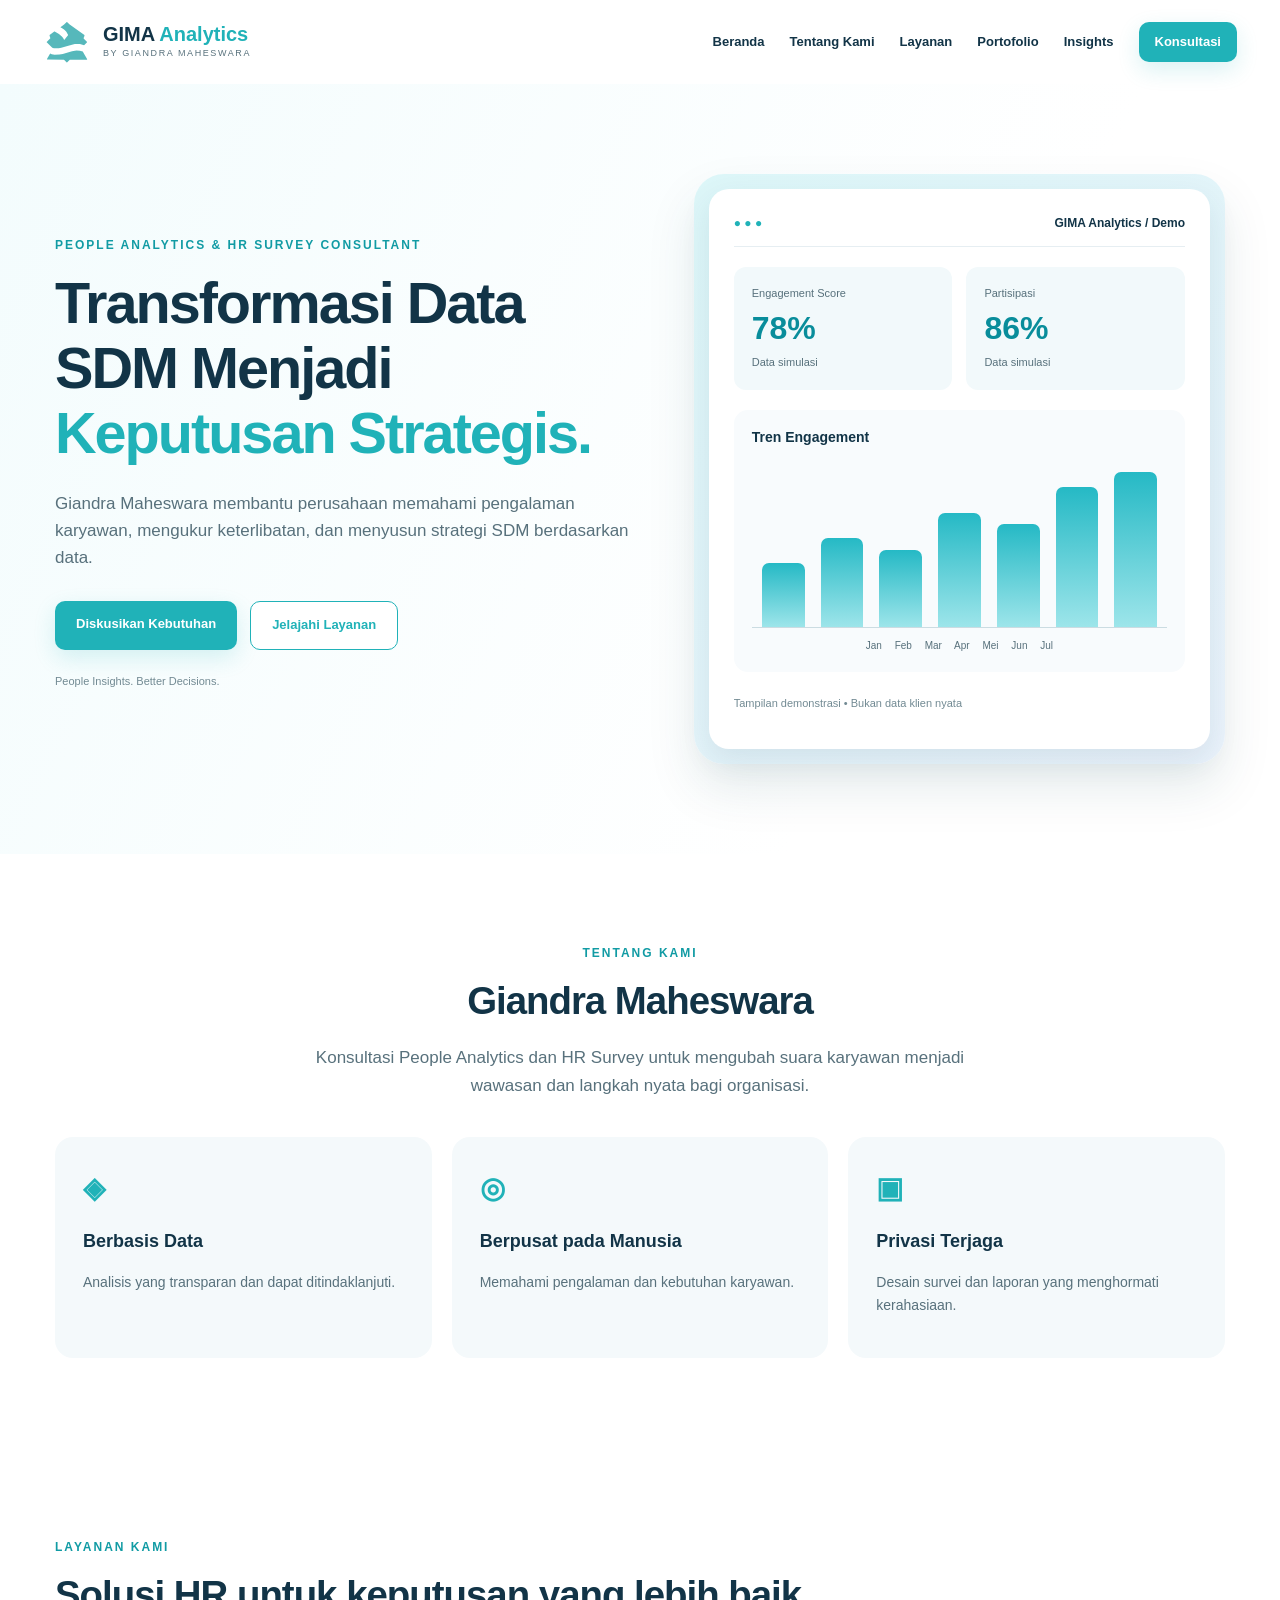
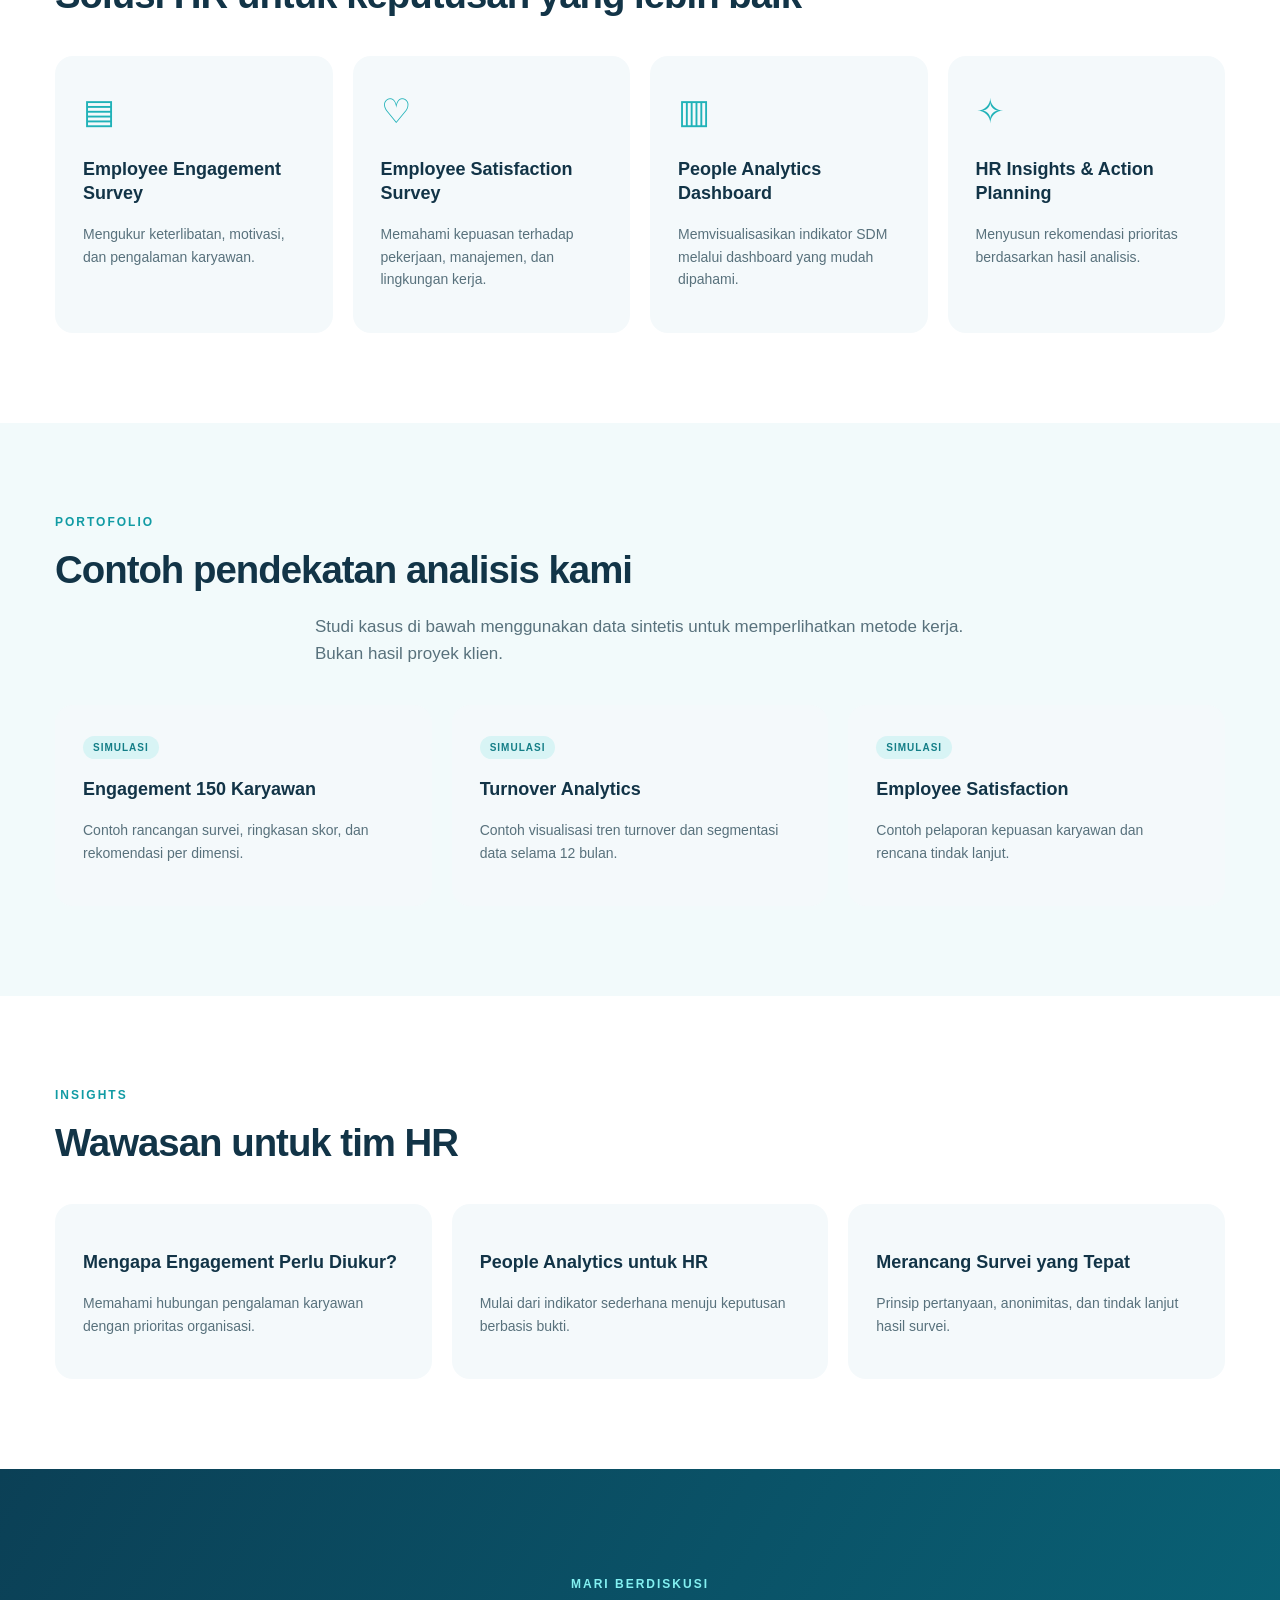
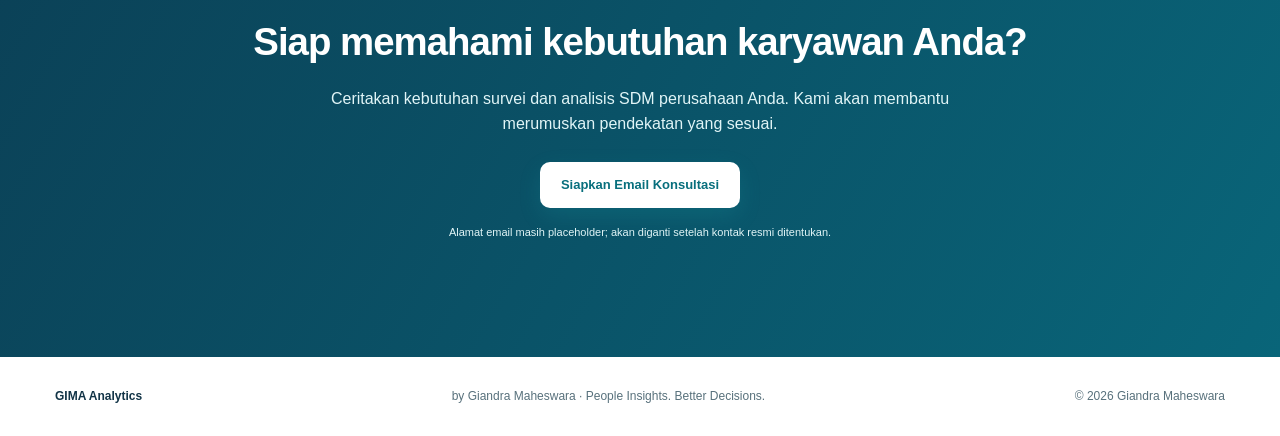
==== index.html @ c10a15b4 "feat: replace GM header placeholder with Giandra Maheswara logo" ====
<!doctype html><html lang="id"><head><meta charset="utf-8"><meta name="viewport" content="width=device-width,initial-scale=1"><meta name="description" content="GIMA Analytics by Giandra Maheswara — People Analytics dan HR Survey Consulting untuk keputusan SDM berbasis data."><title>GIMA Analytics | Giandra Maheswara</title><link rel="stylesheet" href="/styles.css"></head><body><header class="top"><a class="brand" href="#home"><img class="brand-logo" src="/assets/giandra-maheswara-logo.svg" alt="Logo Giandra Maheswara" width="48" height="48"><span><strong>GIMA <em>Analytics</em></strong><small>BY GIANDRA MAHESWARA</small></span></a><button id="menu" aria-label="Buka menu" aria-expanded="false">☰</button><nav id="nav"><a href="#home">Beranda</a><a href="#about">Tentang Kami</a><a href="#services">Layanan</a><a href="#portfolio">Portofolio</a><a href="#insights">Insights</a><a href="#contact" class="btn small">Konsultasi</a></nav></header><main><section class="hero section" id="home"><div><p class="eyebrow">PEOPLE ANALYTICS & HR SURVEY CONSULTANT</p><h1>Transformasi Data SDM Menjadi <span>Keputusan Strategis.</span></h1><p class="lead">Giandra Maheswara membantu perusahaan memahami pengalaman karyawan, mengukur keterlibatan, dan menyusun strategi SDM berdasarkan data.</p><div class="actions"><a class="btn" href="#contact">Diskusikan Kebutuhan</a><a class="btn outline" href="#services">Jelajahi Layanan</a></div><p class="micro">People Insights. Better Decisions.</p></div><div class="visual"><div class="window"><div class="windowtop">● ● ● <span>GIMA Analytics / Demo</span></div><div class="stats"><article><small>Engagement Score</small><strong>78%</strong><span>Data simulasi</span></article><article><small>Partisipasi</small><strong>86%</strong><span>Data simulasi</span></article></div><div class="chart"><h3>Tren Engagement</h3><div class="bars"><i style="height:38%"></i><i style="height:53%"></i><i style="height:46%"></i><i style="height:68%"></i><i style="height:61%"></i><i style="height:83%"></i><i style="height:92%"></i></div><div class="axis">Jan　 Feb　 Mar　 Apr　 Mei　 Jun　 Jul</div></div><p class="micro">Tampilan demonstrasi • Bukan data klien nyata</p></div></div></section><section class="section about" id="about"><p class="eyebrow">TENTANG KAMI</p><h2>Giandra Maheswara</h2><p class="intro">Konsultasi People Analytics dan HR Survey untuk mengubah suara karyawan menjadi wawasan dan langkah nyata bagi organisasi.</p><div class="features"><article><b>◈</b><h3>Berbasis Data</h3><p>Analisis yang transparan dan dapat ditindaklanjuti.</p></article><article><b>◎</b><h3>Berpusat pada Manusia</h3><p>Memahami pengalaman dan kebutuhan karyawan.</p></article><article><b>▣</b><h3>Privasi Terjaga</h3><p>Desain survei dan laporan yang menghormati kerahasiaan.</p></article></div></section><section class="section" id="services"><p class="eyebrow">LAYANAN KAMI</p><h2>Solusi HR untuk keputusan yang lebih baik</h2><div class="cards"><article><div class="glyph">▤</div><h3>Employee Engagement Survey</h3><p>Mengukur keterlibatan, motivasi, dan pengalaman karyawan.</p></article><article><div class="glyph">♡</div><h3>Employee Satisfaction Survey</h3><p>Memahami kepuasan terhadap pekerjaan, manajemen, dan lingkungan kerja.</p></article><article><div class="glyph">▥</div><h3>People Analytics Dashboard</h3><p>Memvisualisasikan indikator SDM melalui dashboard yang mudah dipahami.</p></article><article><div class="glyph">✧</div><h3>HR Insights & Action Planning</h3><p>Menyusun rekomendasi prioritas berdasarkan hasil analisis.</p></article></div></section><section class="section shaded" id="portfolio"><p class="eyebrow">PORTOFOLIO</p><h2>Contoh pendekatan analisis kami</h2><p class="intro">Studi kasus di bawah menggunakan data sintetis untuk memperlihatkan metode kerja. Bukan hasil proyek klien.</p><div class="cards three"><article><span class="pill">SIMULASI</span><h3>Engagement 150 Karyawan</h3><p>Contoh rancangan survei, ringkasan skor, dan rekomendasi per dimensi.</p></article><article><span class="pill">SIMULASI</span><h3>Turnover Analytics</h3><p>Contoh visualisasi tren turnover dan segmentasi data selama 12 bulan.</p></article><article><span class="pill">SIMULASI</span><h3>Employee Satisfaction</h3><p>Contoh pelaporan kepuasan karyawan dan rencana tindak lanjut.</p></article></div></section><section class="section" id="insights"><p class="eyebrow">INSIGHTS</p><h2>Wawasan untuk tim HR</h2><div class="cards three"><article><h3>Mengapa Engagement Perlu Diukur?</h3><p>Memahami hubungan pengalaman karyawan dengan prioritas organisasi.</p></article><article><h3>People Analytics untuk HR</h3><p>Mulai dari indikator sederhana menuju keputusan berbasis bukti.</p></article><article><h3>Merancang Survei yang Tepat</h3><p>Prinsip pertanyaan, anonimitas, dan tindak lanjut hasil survei.</p></article></div></section><section class="section cta" id="contact"><p class="eyebrow">MARI BERDISKUSI</p><h2>Siap memahami kebutuhan karyawan Anda?</h2><p>Ceritakan kebutuhan survei dan analisis SDM perusahaan Anda. Kami akan membantu merumuskan pendekatan yang sesuai.</p><a class="btn light" href="mailto:hello@example.com?subject=Konsultasi%20GIMA%20Analytics">Siapkan Email Konsultasi</a><p class="micro">Alamat email masih placeholder; akan diganti setelah kontak resmi ditentukan.</p></section></main><footer><strong>GIMA Analytics</strong><span>by Giandra Maheswara · People Insights. Better Decisions.</span><span>© <span id="year"></span> Giandra Maheswara</span></footer><script src="/script.js"></script></body></html>
---- styles.css ----
:root{--ink:#123447;--teal:#20b2b8;--dark:#0c3e54;--muted:#58717c;--bg:#f1fafb}*{box-sizing:border-box}html{scroll-behavior:smooth}body{margin:0;font-family:Inter,Arial,sans-serif;color:var(--ink);background:white;line-height:1.6}a{color:inherit;text-decoration:none}.top{height:84px;max-width:1250px;margin:auto;padding:0 28px;display:flex;align-items:center;justify-content:space-between;gap:25px}.brand{display:flex;align-items:center;gap:12px}.mark{width:48px;height:48px;background:var(--teal);color:white;display:grid;place-items:center;border-radius:13px;font-weight:900}.brand strong{display:block;font-size:20px;line-height:1.15}.brand em{color:var(--teal);font-style:normal}.brand small{display:block;font-size:9px;letter-spacing:1.6px;color:var(--muted)}nav{display:flex;align-items:center;gap:25px;font-size:13px;font-weight:600}nav a:hover{color:var(--teal)}#menu{display:none;background:none;border:0;font-size:25px}.btn{display:inline-block;background:var(--teal);color:white;border-radius:10px;padding:13px 21px;font-size:13px;font-weight:700;box-shadow:0 8px 22px #20b2b82a}.btn:hover{background:#138f97;color:white}.btn.small{padding:10px 16px}.btn.outline{background:white;color:var(--teal);border:1px solid var(--teal);box-shadow:none}.section{padding:90px max(28px,calc((100vw - 1170px)/2));scroll-margin-top:35px}.hero{background:linear-gradient(115deg,#f3fcfd,#fff 70%);display:grid;grid-template-columns:1.08fr 1fr;gap:65px;align-items:center;min-height:620px}.eyebrow{font-size:12px;font-weight:800;letter-spacing:2px;color:#119ba4;margin:0 0 15px}h1{font-size:clamp(38px,4.5vw,62px);line-height:1.13;letter-spacing:-2px;margin:0 0 24px}h1 span{color:var(--teal)}.lead,.intro{font-size:17px;color:var(--muted);max-width:650px}.actions{display:flex;gap:13px;flex-wrap:wrap;margin-top:30px}.micro{font-size:11px;color:#728a93;margin-top:23px}.visual{padding:15px;background:linear-gradient(140deg,#dcf6f8,#eaf2fb);border-radius:30px;box-shadow:0 25px 50px #0a42521a}.window{padding:25px;border-radius:20px;background:white;box-shadow:0 12px 30px #16495819}.windowtop{font-size:12px;color:var(--teal);border-bottom:1px solid #e6eef2;padding-bottom:13px}.windowtop span{color:var(--ink);float:right;font-weight:700}.stats{display:grid;grid-template-columns:1fr 1fr;gap:14px;margin:20px 0}.stats article{background:#f2f9fb;border-radius:12px;padding:18px}.stats small,.stats span{display:block;color:var(--muted);font-size:11px}.stats strong{display:block;font-size:32px;color:#098d9b}.chart{background:#f8fbfd;padding:18px;border-radius:14px}.chart h3{font-size:14px;margin:0}.bars{height:170px;display:flex;align-items:end;gap:16px;border-bottom:1px solid #cbdce2;margin-top:12px;padding:0 10px}.bars i{flex:1;background:linear-gradient(#25b9c5,#9de5ea);border-radius:7px 7px 0 0}.axis{font-size:10px;text-align:center;color:var(--muted);margin-top:10px}h2{font-size:clamp(29px,3vw,40px);line-height:1.2;letter-spacing:-1px;margin:0 0 20px}.about{text-align:center}.about .intro,.shaded .intro{margin:0 auto 35px}.features,.cards{display:grid;grid-template-columns:repeat(4,1fr);gap:20px;margin-top:38px}.features{grid-template-columns:repeat(3,1fr)}.features article,.cards article{background:#f4f9fb;padding:28px;border-radius:18px;text-align:left}.features b{font-size:29px;color:var(--teal)}h3{font-size:18px;line-height:1.35}.features p,.cards p{color:var(--muted);font-size:14px}.glyph{font-size:34px;color:var(--teal)}.shaded{background:#f2fafb}.three{grid-template-columns:repeat(3,1fr)}.pill{font-size:10px;letter-spacing:1px;font-weight:800;background:#d8f4f5;color:#147e87;border-radius:20px;padding:6px 10px}.cta{background:linear-gradient(120deg,#0b4056,#096579);color:white;text-align:center}.cta .eyebrow{color:#83f1f2}.cta p{max-width:640px;margin:16px auto 25px;color:#e1f5f7}.cta .btn.light{background:white;color:#086f7d}.cta .micro{font-size:11px}footer{display:flex;justify-content:space-between;gap:20px;flex-wrap:wrap;padding:30px max(28px,calc((100vw - 1170px)/2));font-size:12px;color:var(--muted)}footer strong{color:var(--ink)}@media(max-width:950px){.hero{grid-template-columns:1fr;gap:35px}.cards{grid-template-columns:repeat(2,1fr)}nav{gap:12px}.section{padding:65px 28px}}@media(max-width:700px){.top{height:72px;padding:0 18px}#menu{display:block}nav{display:none;position:absolute;z-index:10;top:72px;left:0;right:0;background:white;box-shadow:0 20px 30px #12344722;padding:25px;flex-direction:column;align-items:stretch}nav.open{display:flex}.hero{padding-top:50px}.features,.cards,.three{grid-template-columns:1fr}.section{padding:58px 22px}.window{padding:15px}.bars{gap:7px}h1{letter-spacing:-1px}.brand strong{font-size:17px}footer{padding:25px}}
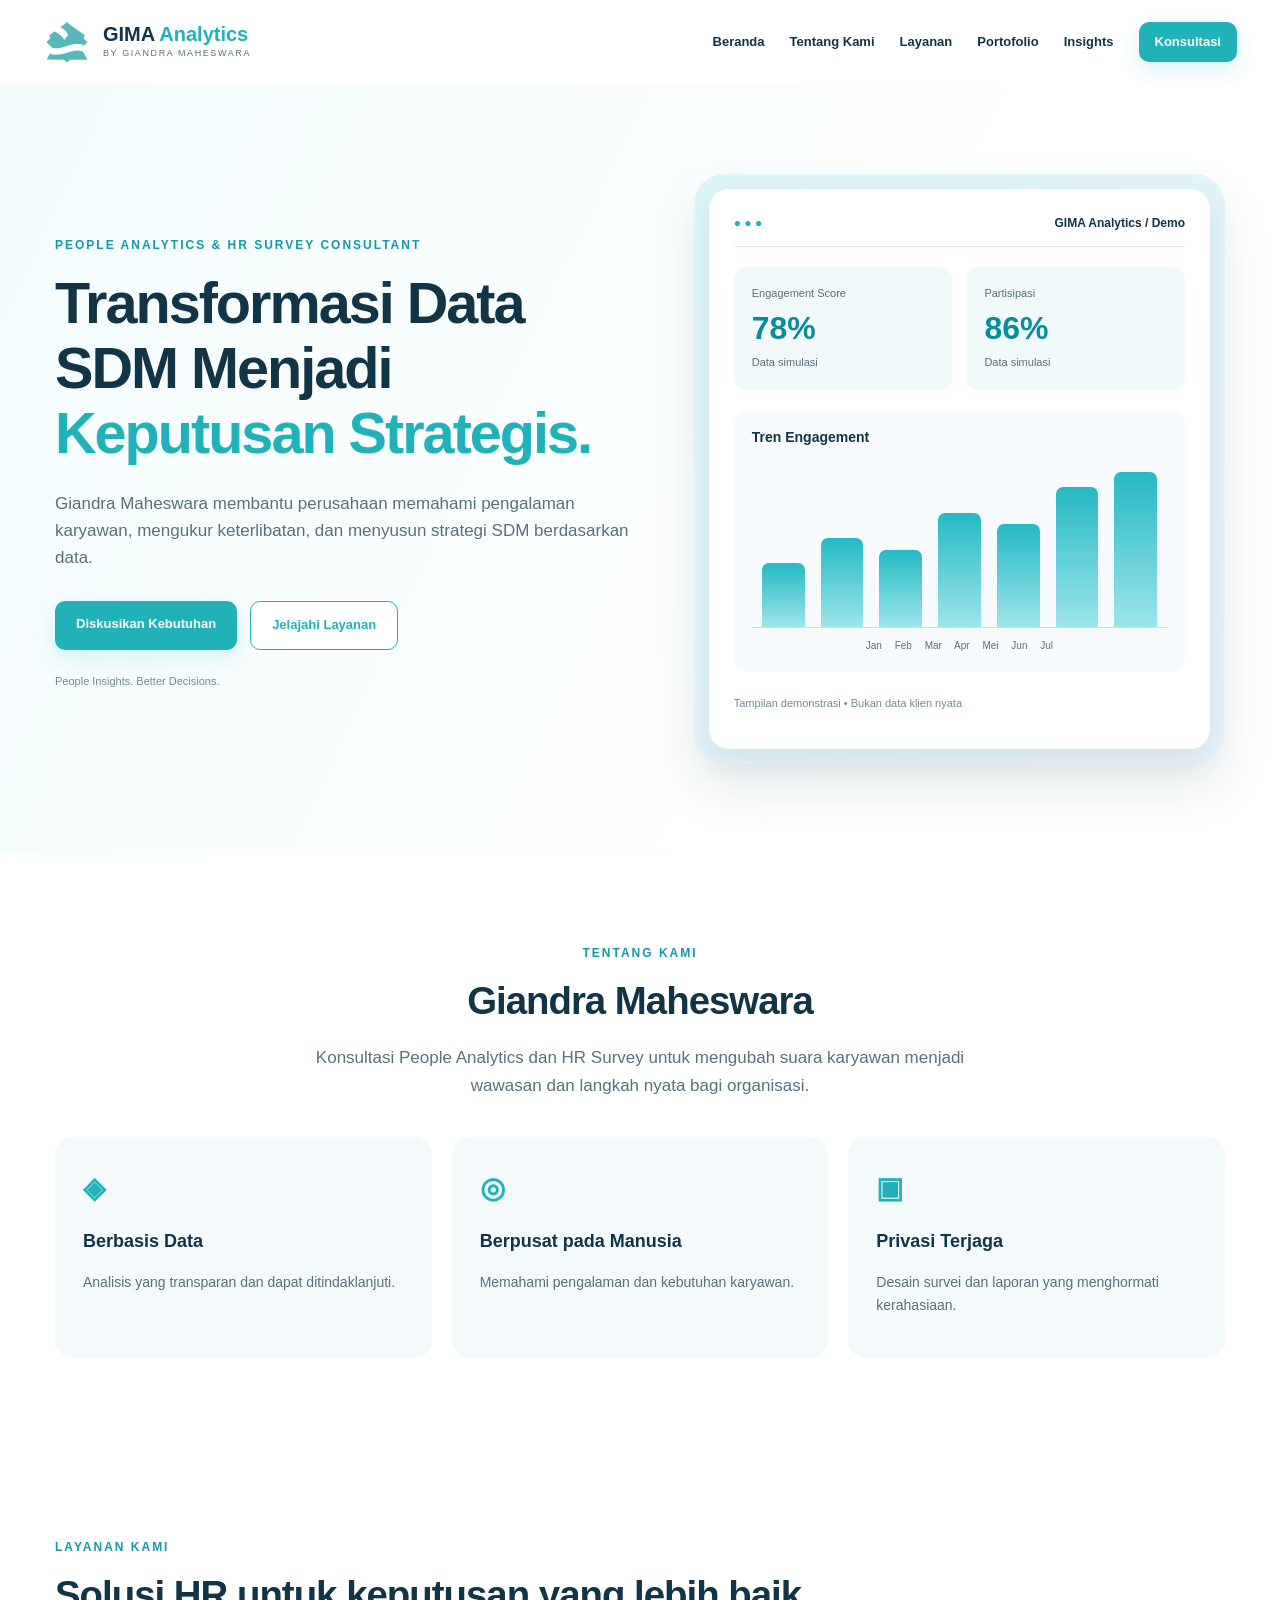
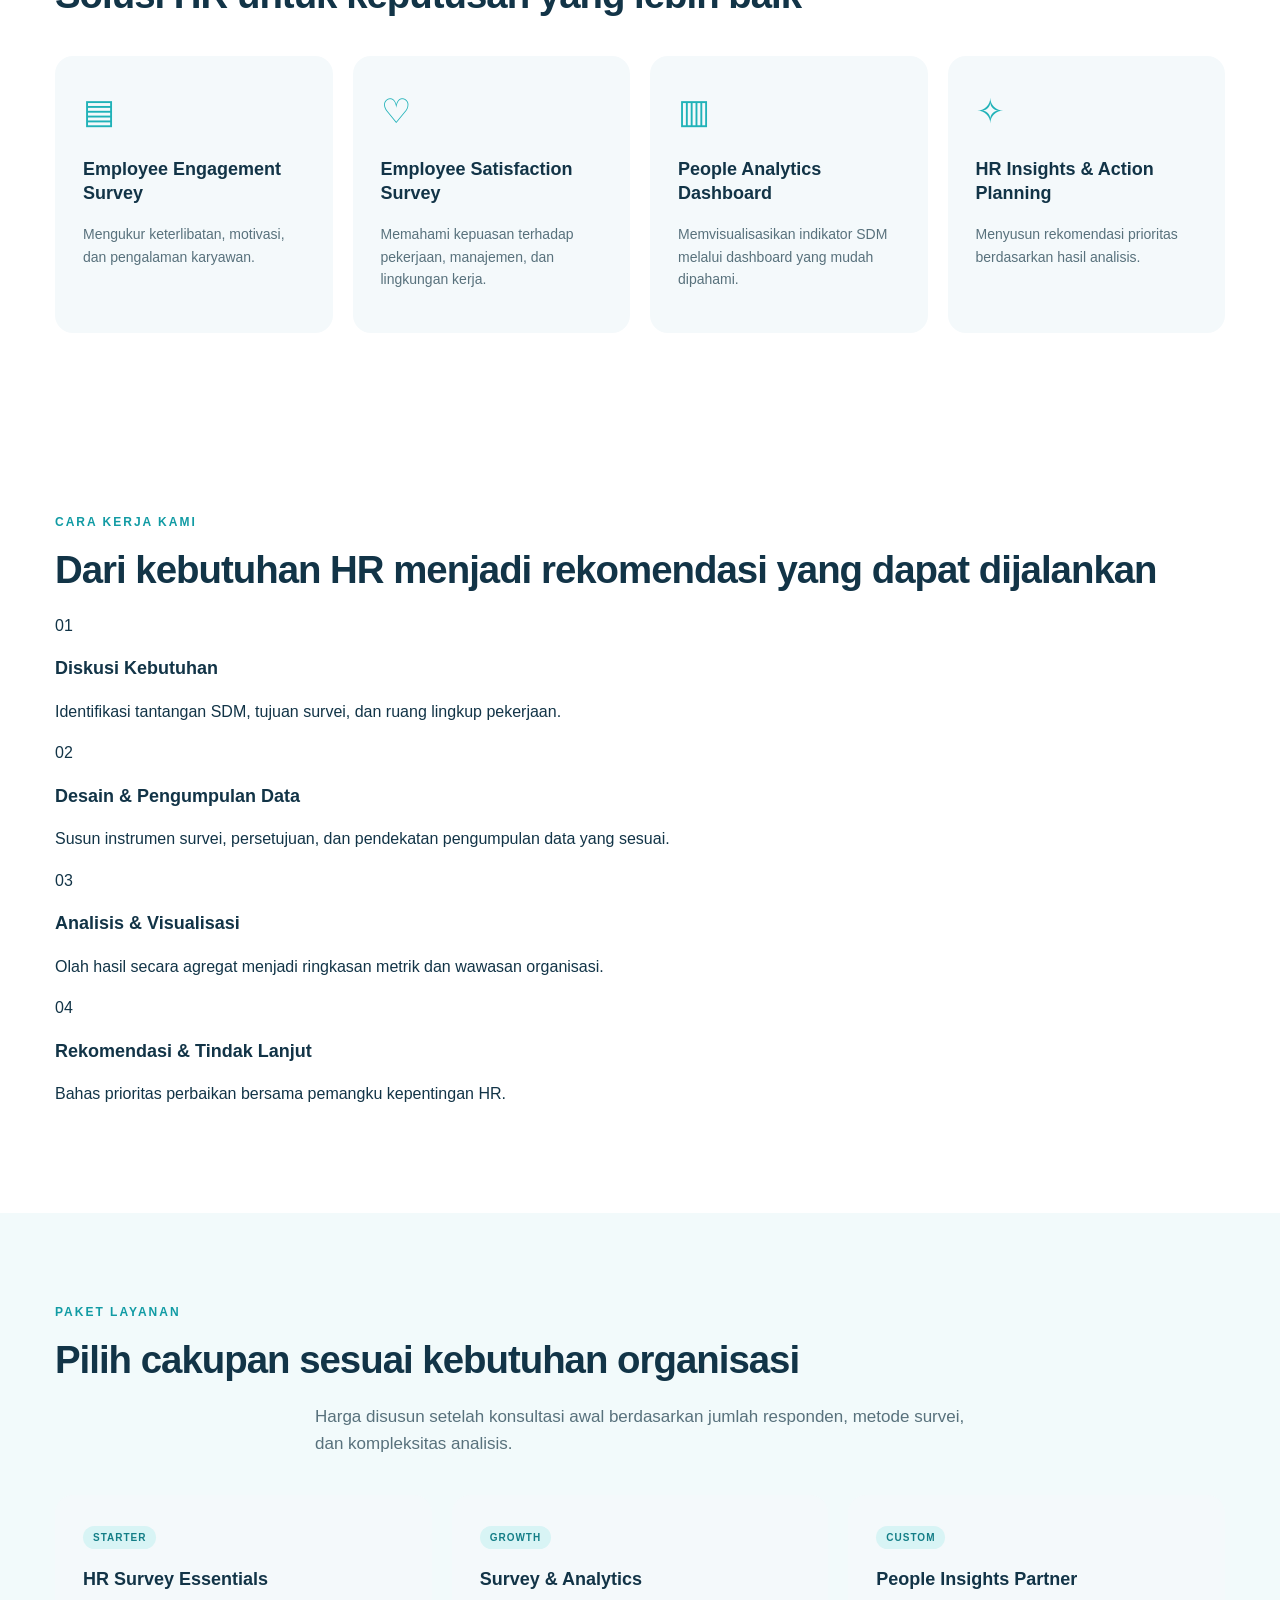
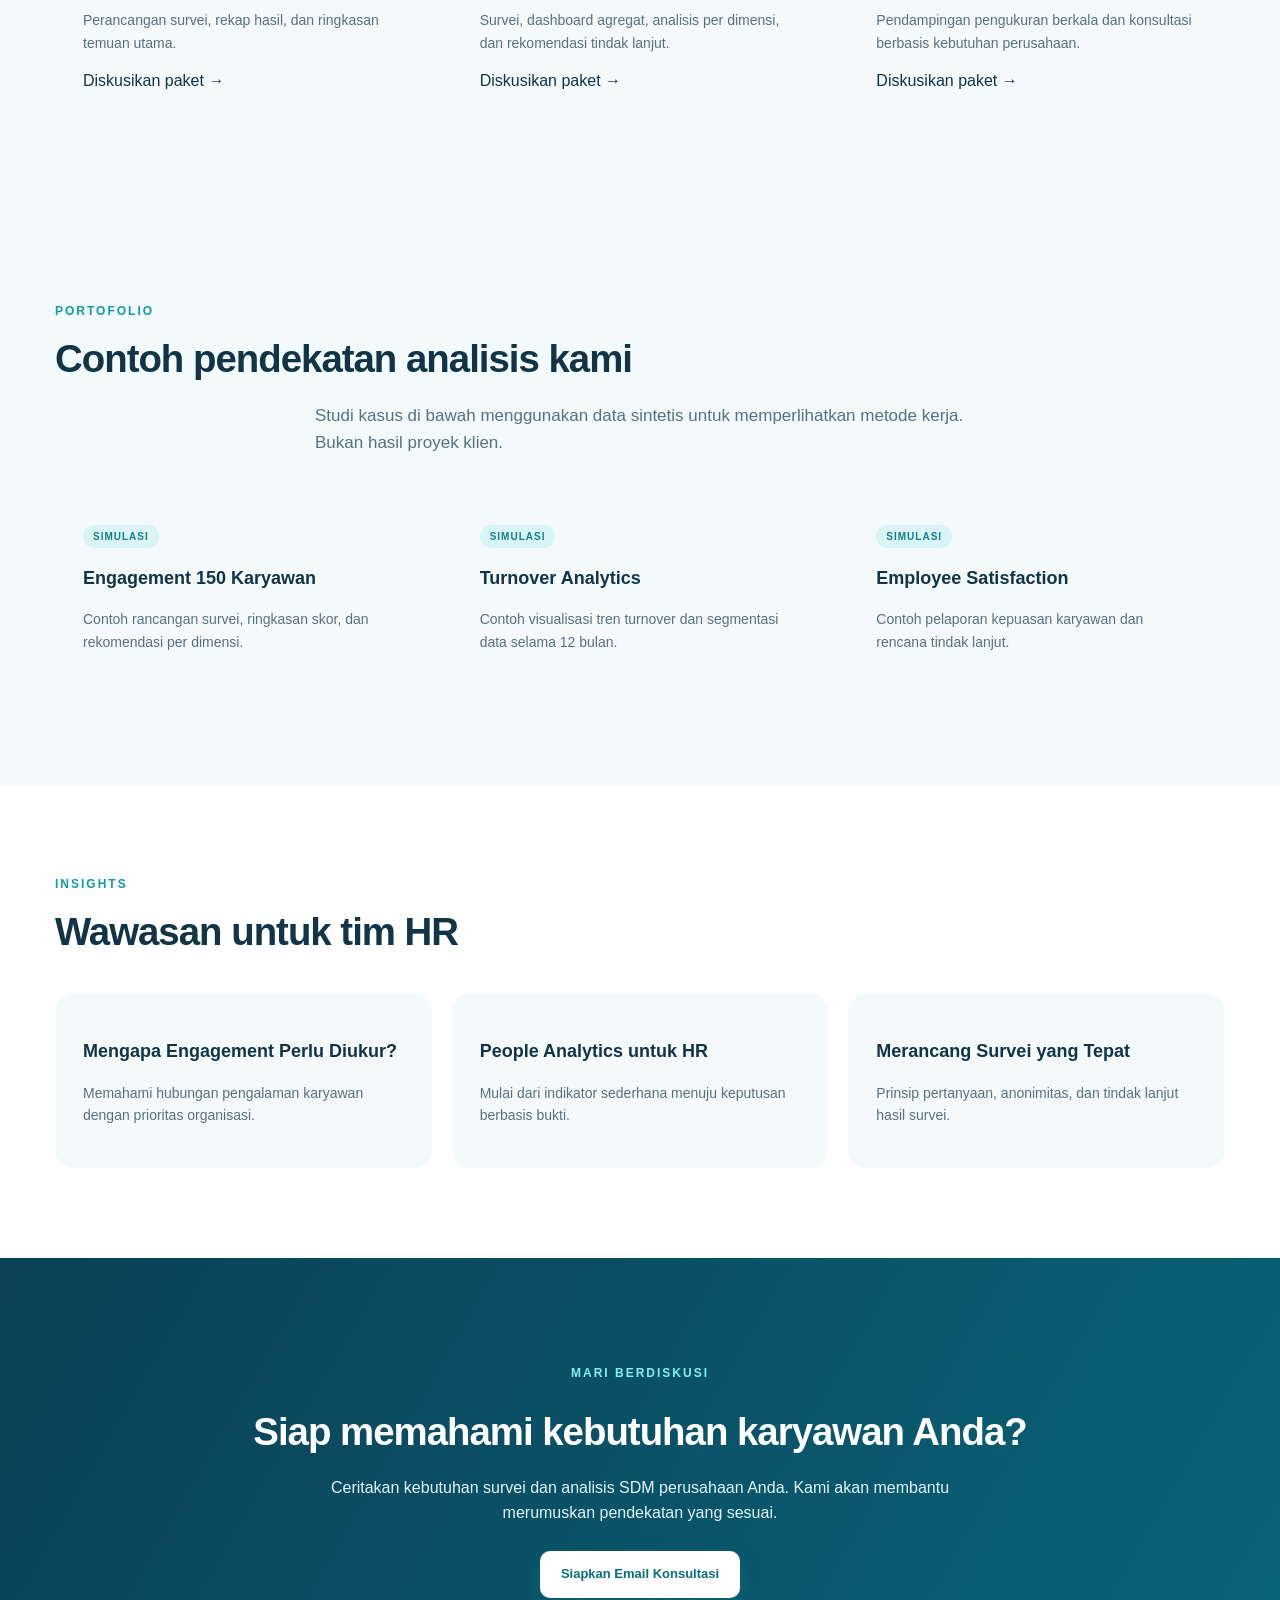
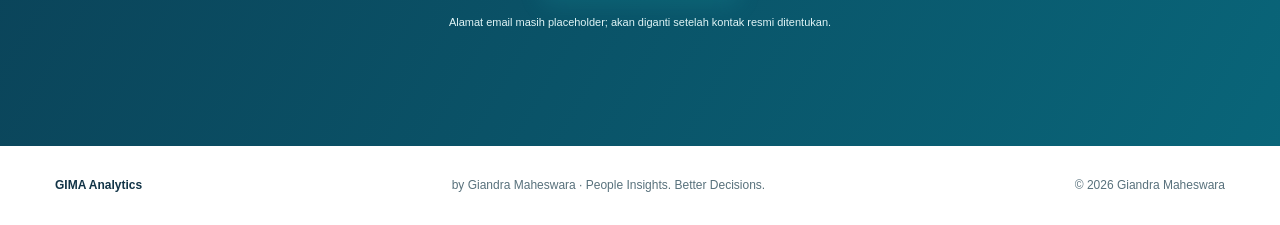
==== commit c023b935: "feat: add consulting workflow and service packages for phase 2 preview" ====
--- a/index.html
+++ b/index.html
@@ -1 +1 @@
-<!doctype html><html lang="id"><head><meta charset="utf-8"><meta name="viewport" content="width=device-width,initial-scale=1"><meta name="description" content="GIMA Analytics by Giandra Maheswara — People Analytics dan HR Survey Consulting untuk keputusan SDM berbasis data."><title>GIMA Analytics | Giandra Maheswara</title><link rel="stylesheet" href="/styles.css"></head><body><header class="top"><a class="brand" href="#home"><img class="brand-logo" src="/assets/giandra-maheswara-logo.svg" alt="Logo Giandra Maheswara" width="48" height="48"><span><strong>GIMA <em>Analytics</em></strong><small>BY GIANDRA MAHESWARA</small></span></a><button id="menu" aria-label="Buka menu" aria-expanded="false">☰</button><nav id="nav"><a href="#home">Beranda</a><a href="#about">Tentang Kami</a><a href="#services">Layanan</a><a href="#portfolio">Portofolio</a><a href="#insights">Insights</a><a href="#contact" class="btn small">Konsultasi</a></nav></header><main><section class="hero section" id="home"><div><p class="eyebrow">PEOPLE ANALYTICS & HR SURVEY CONSULTANT</p><h1>Transformasi Data SDM Menjadi <span>Keputusan Strategis.</span></h1><p class="lead">Giandra Maheswara membantu perusahaan memahami pengalaman karyawan, mengukur keterlibatan, dan menyusun strategi SDM berdasarkan data.</p><div class="actions"><a class="btn" href="#contact">Diskusikan Kebutuhan</a><a class="btn outline" href="#services">Jelajahi Layanan</a></div><p class="micro">People Insights. Better Decisions.</p></div><div class="visual"><div class="window"><div class="windowtop">● ● ● <span>GIMA Analytics / Demo</span></div><div class="stats"><article><small>Engagement Score</small><strong>78%</strong><span>Data simulasi</span></article><article><small>Partisipasi</small><strong>86%</strong><span>Data simulasi</span></article></div><div class="chart"><h3>Tren Engagement</h3><div class="bars"><i style="height:38%"></i><i style="height:53%"></i><i style="height:46%"></i><i style="height:68%"></i><i style="height:61%"></i><i style="height:83%"></i><i style="height:92%"></i></div><div class="axis">Jan　 Feb　 Mar　 Apr　 Mei　 Jun　 Jul</div></div><p class="micro">Tampilan demonstrasi • Bukan data klien nyata</p></div></div></section><section class="section about" id="about"><p class="eyebrow">TENTANG KAMI</p><h2>Giandra Maheswara</h2><p class="intro">Konsultasi People Analytics dan HR Survey untuk mengubah suara karyawan menjadi wawasan dan langkah nyata bagi organisasi.</p><div class="features"><article><b>◈</b><h3>Berbasis Data</h3><p>Analisis yang transparan dan dapat ditindaklanjuti.</p></article><article><b>◎</b><h3>Berpusat pada Manusia</h3><p>Memahami pengalaman dan kebutuhan karyawan.</p></article><article><b>▣</b><h3>Privasi Terjaga</h3><p>Desain survei dan laporan yang menghormati kerahasiaan.</p></article></div></section><section class="section" id="services"><p class="eyebrow">LAYANAN KAMI</p><h2>Solusi HR untuk keputusan yang lebih baik</h2><div class="cards"><article><div class="glyph">▤</div><h3>Employee Engagement Survey</h3><p>Mengukur keterlibatan, motivasi, dan pengalaman karyawan.</p></article><article><div class="glyph">♡</div><h3>Employee Satisfaction Survey</h3><p>Memahami kepuasan terhadap pekerjaan, manajemen, dan lingkungan kerja.</p></article><article><div class="glyph">▥</div><h3>People Analytics Dashboard</h3><p>Memvisualisasikan indikator SDM melalui dashboard yang mudah dipahami.</p></article><article><div class="glyph">✧</div><h3>HR Insights & Action Planning</h3><p>Menyusun rekomendasi prioritas berdasarkan hasil analisis.</p></article></div></section><section class="section shaded" id="portfolio"><p class="eyebrow">PORTOFOLIO</p><h2>Contoh pendekatan analisis kami</h2><p class="intro">Studi kasus di bawah menggunakan data sintetis untuk memperlihatkan metode kerja. Bukan hasil proyek klien.</p><div class="cards three"><article><span class="pill">SIMULASI</span><h3>Engagement 150 Karyawan</h3><p>Contoh rancangan survei, ringkasan skor, dan rekomendasi per dimensi.</p></article><article><span class="pill">SIMULASI</span><h3>Turnover Analytics</h3><p>Contoh visualisasi tren turnover dan segmentasi data selama 12 bulan.</p></article><article><span class="pill">SIMULASI</span><h3>Employee Satisfaction</h3><p>Contoh pelaporan kepuasan karyawan dan rencana tindak lanjut.</p></article></div></section><section class="section" id="insights"><p class="eyebrow">INSIGHTS</p><h2>Wawasan untuk tim HR</h2><div class="cards three"><article><h3>Mengapa Engagement Perlu Diukur?</h3><p>Memahami hubungan pengalaman karyawan dengan prioritas organisasi.</p></article><article><h3>People Analytics untuk HR</h3><p>Mulai dari indikator sederhana menuju keputusan berbasis bukti.</p></article><article><h3>Merancang Survei yang Tepat</h3><p>Prinsip pertanyaan, anonimitas, dan tindak lanjut hasil survei.</p></article></div></section><section class="section cta" id="contact"><p class="eyebrow">MARI BERDISKUSI</p><h2>Siap memahami kebutuhan karyawan Anda?</h2><p>Ceritakan kebutuhan survei dan analisis SDM perusahaan Anda. Kami akan membantu merumuskan pendekatan yang sesuai.</p><a class="btn light" href="mailto:hello@example.com?subject=Konsultasi%20GIMA%20Analytics">Siapkan Email Konsultasi</a><p class="micro">Alamat email masih placeholder; akan diganti setelah kontak resmi ditentukan.</p></section></main><footer><strong>GIMA Analytics</strong><span>by Giandra Maheswara · People Insights. Better Decisions.</span><span>© <span id="year"></span> Giandra Maheswara</span></footer><script src="/script.js"></script></body></html>+<!doctype html><html lang="id"><head><meta charset="utf-8"><meta name="viewport" content="width=device-width,initial-scale=1"><meta name="description" content="GIMA Analytics by Giandra Maheswara — People Analytics dan HR Survey Consulting untuk keputusan SDM berbasis data."><title>GIMA Analytics | Giandra Maheswara</title><link rel="stylesheet" href="/styles.css"></head><body><header class="top"><a class="brand" href="#home"><img class="brand-logo" src="/assets/giandra-maheswara-logo.svg" alt="Logo Giandra Maheswara" width="48" height="48"><span><strong>GIMA <em>Analytics</em></strong><small>BY GIANDRA MAHESWARA</small></span></a><button id="menu" aria-label="Buka menu" aria-expanded="false">☰</button><nav id="nav"><a href="#home">Beranda</a><a href="#about">Tentang Kami</a><a href="#services">Layanan</a><a href="#portfolio">Portofolio</a><a href="#insights">Insights</a><a href="#contact" class="btn small">Konsultasi</a></nav></header><main><section class="hero section" id="home"><div><p class="eyebrow">PEOPLE ANALYTICS & HR SURVEY CONSULTANT</p><h1>Transformasi Data SDM Menjadi <span>Keputusan Strategis.</span></h1><p class="lead">Giandra Maheswara membantu perusahaan memahami pengalaman karyawan, mengukur keterlibatan, dan menyusun strategi SDM berdasarkan data.</p><div class="actions"><a class="btn" href="#contact">Diskusikan Kebutuhan</a><a class="btn outline" href="#services">Jelajahi Layanan</a></div><p class="micro">People Insights. Better Decisions.</p></div><div class="visual"><div class="window"><div class="windowtop">● ● ● <span>GIMA Analytics / Demo</span></div><div class="stats"><article><small>Engagement Score</small><strong>78%</strong><span>Data simulasi</span></article><article><small>Partisipasi</small><strong>86%</strong><span>Data simulasi</span></article></div><div class="chart"><h3>Tren Engagement</h3><div class="bars"><i style="height:38%"></i><i style="height:53%"></i><i style="height:46%"></i><i style="height:68%"></i><i style="height:61%"></i><i style="height:83%"></i><i style="height:92%"></i></div><div class="axis">Jan　 Feb　 Mar　 Apr　 Mei　 Jun　 Jul</div></div><p class="micro">Tampilan demonstrasi • Bukan data klien nyata</p></div></div></section><section class="section about" id="about"><p class="eyebrow">TENTANG KAMI</p><h2>Giandra Maheswara</h2><p class="intro">Konsultasi People Analytics dan HR Survey untuk mengubah suara karyawan menjadi wawasan dan langkah nyata bagi organisasi.</p><div class="features"><article><b>◈</b><h3>Berbasis Data</h3><p>Analisis yang transparan dan dapat ditindaklanjuti.</p></article><article><b>◎</b><h3>Berpusat pada Manusia</h3><p>Memahami pengalaman dan kebutuhan karyawan.</p></article><article><b>▣</b><h3>Privasi Terjaga</h3><p>Desain survei dan laporan yang menghormati kerahasiaan.</p></article></div></section><section class="section" id="services"><p class="eyebrow">LAYANAN KAMI</p><h2>Solusi HR untuk keputusan yang lebih baik</h2><div class="cards"><article><div class="glyph">▤</div><h3>Employee Engagement Survey</h3><p>Mengukur keterlibatan, motivasi, dan pengalaman karyawan.</p></article><article><div class="glyph">♡</div><h3>Employee Satisfaction Survey</h3><p>Memahami kepuasan terhadap pekerjaan, manajemen, dan lingkungan kerja.</p></article><article><div class="glyph">▥</div><h3>People Analytics Dashboard</h3><p>Memvisualisasikan indikator SDM melalui dashboard yang mudah dipahami.</p></article><article><div class="glyph">✧</div><h3>HR Insights & Action Planning</h3><p>Menyusun rekomendasi prioritas berdasarkan hasil analisis.</p></article></div></section><section class="section process" id="process"><p class="eyebrow">CARA KERJA KAMI</p><h2>Dari kebutuhan HR menjadi rekomendasi yang dapat dijalankan</h2><div class="process-grid"><article><span>01</span><h3>Diskusi Kebutuhan</h3><p>Identifikasi tantangan SDM, tujuan survei, dan ruang lingkup pekerjaan.</p></article><article><span>02</span><h3>Desain & Pengumpulan Data</h3><p>Susun instrumen survei, persetujuan, dan pendekatan pengumpulan data yang sesuai.</p></article><article><span>03</span><h3>Analisis & Visualisasi</h3><p>Olah hasil secara agregat menjadi ringkasan metrik dan wawasan organisasi.</p></article><article><span>04</span><h3>Rekomendasi & Tindak Lanjut</h3><p>Bahas prioritas perbaikan bersama pemangku kepentingan HR.</p></article></div></section><section class="section shaded" id="packages"><p class="eyebrow">PAKET LAYANAN</p><h2>Pilih cakupan sesuai kebutuhan organisasi</h2><p class="intro">Harga disusun setelah konsultasi awal berdasarkan jumlah responden, metode survei, dan kompleksitas analisis.</p><div class="cards three"><article><span class="pill">STARTER</span><h3>HR Survey Essentials</h3><p>Perancangan survei, rekap hasil, dan ringkasan temuan utama.</p><a class="text-link" href="#contact">Diskusikan paket →</a></article><article><span class="pill">GROWTH</span><h3>Survey & Analytics</h3><p>Survei, dashboard agregat, analisis per dimensi, dan rekomendasi tindak lanjut.</p><a class="text-link" href="#contact">Diskusikan paket →</a></article><article><span class="pill">CUSTOM</span><h3>People Insights Partner</h3><p>Pendampingan pengukuran berkala dan konsultasi berbasis kebutuhan perusahaan.</p><a class="text-link" href="#contact">Diskusikan paket →</a></article></div></section><section class="section shaded" id="portfolio"><p class="eyebrow">PORTOFOLIO</p><h2>Contoh pendekatan analisis kami</h2><p class="intro">Studi kasus di bawah menggunakan data sintetis untuk memperlihatkan metode kerja. Bukan hasil proyek klien.</p><div class="cards three"><article><span class="pill">SIMULASI</span><h3>Engagement 150 Karyawan</h3><p>Contoh rancangan survei, ringkasan skor, dan rekomendasi per dimensi.</p></article><article><span class="pill">SIMULASI</span><h3>Turnover Analytics</h3><p>Contoh visualisasi tren turnover dan segmentasi data selama 12 bulan.</p></article><article><span class="pill">SIMULASI</span><h3>Employee Satisfaction</h3><p>Contoh pelaporan kepuasan karyawan dan rencana tindak lanjut.</p></article></div></section><section class="section" id="insights"><p class="eyebrow">INSIGHTS</p><h2>Wawasan untuk tim HR</h2><div class="cards three"><article><h3>Mengapa Engagement Perlu Diukur?</h3><p>Memahami hubungan pengalaman karyawan dengan prioritas organisasi.</p></article><article><h3>People Analytics untuk HR</h3><p>Mulai dari indikator sederhana menuju keputusan berbasis bukti.</p></article><article><h3>Merancang Survei yang Tepat</h3><p>Prinsip pertanyaan, anonimitas, dan tindak lanjut hasil survei.</p></article></div></section><section class="section cta" id="contact"><p class="eyebrow">MARI BERDISKUSI</p><h2>Siap memahami kebutuhan karyawan Anda?</h2><p>Ceritakan kebutuhan survei dan analisis SDM perusahaan Anda. Kami akan membantu merumuskan pendekatan yang sesuai.</p><a class="btn light" href="mailto:hello@example.com?subject=Konsultasi%20GIMA%20Analytics">Siapkan Email Konsultasi</a><p class="micro">Alamat email masih placeholder; akan diganti setelah kontak resmi ditentukan.</p></section></main><footer><strong>GIMA Analytics</strong><span>by Giandra Maheswara · People Insights. Better Decisions.</span><span>© <span id="year"></span> Giandra Maheswara</span></footer><script src="/script.js"></script></body></html>
--- a/styles.css
+++ b/styles.css
@@ -1 +1,4 @@
-:root{--ink:#123447;--teal:#20b2b8;--dark:#0c3e54;--muted:#58717c;--bg:#f1fafb}*{box-sizing:border-box}html{scroll-behavior:smooth}body{margin:0;font-family:Inter,Arial,sans-serif;color:var(--ink);background:white;line-height:1.6}a{color:inherit;text-decoration:none}.top{height:84px;max-width:1250px;margin:auto;padding:0 28px;display:flex;align-items:center;justify-content:space-between;gap:25px}.brand{display:flex;align-items:center;gap:12px}.mark{width:48px;height:48px;background:var(--teal);color:white;display:grid;place-items:center;border-radius:13px;font-weight:900}.brand strong{display:block;font-size:20px;line-height:1.15}.brand em{color:var(--teal);font-style:normal}.brand small{display:block;font-size:9px;letter-spacing:1.6px;color:var(--muted)}nav{display:flex;align-items:center;gap:25px;font-size:13px;font-weight:600}nav a:hover{color:var(--teal)}#menu{display:none;background:none;border:0;font-size:25px}.btn{display:inline-block;background:var(--teal);color:white;border-radius:10px;padding:13px 21px;font-size:13px;font-weight:700;box-shadow:0 8px 22px #20b2b82a}.btn:hover{background:#138f97;color:white}.btn.small{padding:10px 16px}.btn.outline{background:white;color:var(--teal);border:1px solid var(--teal);box-shadow:none}.section{padding:90px max(28px,calc((100vw - 1170px)/2));scroll-margin-top:35px}.hero{background:linear-gradient(115deg,#f3fcfd,#fff 70%);display:grid;grid-template-columns:1.08fr 1fr;gap:65px;align-items:center;min-height:620px}.eyebrow{font-size:12px;font-weight:800;letter-spacing:2px;color:#119ba4;margin:0 0 15px}h1{font-size:clamp(38px,4.5vw,62px);line-height:1.13;letter-spacing:-2px;margin:0 0 24px}h1 span{color:var(--teal)}.lead,.intro{font-size:17px;color:var(--muted);max-width:650px}.actions{display:flex;gap:13px;flex-wrap:wrap;margin-top:30px}.micro{font-size:11px;color:#728a93;margin-top:23px}.visual{padding:15px;background:linear-gradient(140deg,#dcf6f8,#eaf2fb);border-radius:30px;box-shadow:0 25px 50px #0a42521a}.window{padding:25px;border-radius:20px;background:white;box-shadow:0 12px 30px #16495819}.windowtop{font-size:12px;color:var(--teal);border-bottom:1px solid #e6eef2;padding-bottom:13px}.windowtop span{color:var(--ink);float:right;font-weight:700}.stats{display:grid;grid-template-columns:1fr 1fr;gap:14px;margin:20px 0}.stats article{background:#f2f9fb;border-radius:12px;padding:18px}.stats small,.stats span{display:block;color:var(--muted);font-size:11px}.stats strong{display:block;font-size:32px;color:#098d9b}.chart{background:#f8fbfd;padding:18px;border-radius:14px}.chart h3{font-size:14px;margin:0}.bars{height:170px;display:flex;align-items:end;gap:16px;border-bottom:1px solid #cbdce2;margin-top:12px;padding:0 10px}.bars i{flex:1;background:linear-gradient(#25b9c5,#9de5ea);border-radius:7px 7px 0 0}.axis{font-size:10px;text-align:center;color:var(--muted);margin-top:10px}h2{font-size:clamp(29px,3vw,40px);line-height:1.2;letter-spacing:-1px;margin:0 0 20px}.about{text-align:center}.about .intro,.shaded .intro{margin:0 auto 35px}.features,.cards{display:grid;grid-template-columns:repeat(4,1fr);gap:20px;margin-top:38px}.features{grid-template-columns:repeat(3,1fr)}.features article,.cards article{background:#f4f9fb;padding:28px;border-radius:18px;text-align:left}.features b{font-size:29px;color:var(--teal)}h3{font-size:18px;line-height:1.35}.features p,.cards p{color:var(--muted);font-size:14px}.glyph{font-size:34px;color:var(--teal)}.shaded{background:#f2fafb}.three{grid-template-columns:repeat(3,1fr)}.pill{font-size:10px;letter-spacing:1px;font-weight:800;background:#d8f4f5;color:#147e87;border-radius:20px;padding:6px 10px}.cta{background:linear-gradient(120deg,#0b4056,#096579);color:white;text-align:center}.cta .eyebrow{color:#83f1f2}.cta p{max-width:640px;margin:16px auto 25px;color:#e1f5f7}.cta .btn.light{background:white;color:#086f7d}.cta .micro{font-size:11px}footer{display:flex;justify-content:space-between;gap:20px;flex-wrap:wrap;padding:30px max(28px,calc((100vw - 1170px)/2));font-size:12px;color:var(--muted)}footer strong{color:var(--ink)}@media(max-width:950px){.hero{grid-template-columns:1fr;gap:35px}.cards{grid-template-columns:repeat(2,1fr)}nav{gap:12px}.section{padding:65px 28px}}@media(max-width:700px){.top{height:72px;padding:0 18px}#menu{display:block}nav{display:none;position:absolute;z-index:10;top:72px;left:0;right:0;background:white;box-shadow:0 20px 30px #12344722;padding:25px;flex-direction:column;align-items:stretch}nav.open{display:flex}.hero{padding-top:50px}.features,.cards,.three{grid-template-columns:1fr}.section{padding:58px 22px}.window{padding:15px}.bars{gap:7px}h1{letter-spacing:-1px}.brand strong{font-size:17px}footer{padding:25px}}+:root{--ink:#123447;--teal:#20b2b8;--dark:#0c3e54;--muted:#58717c;--bg:#f1fafb}*{box-sizing:border-box}html{scroll-behavior:smooth}body{margin:0;font-family:Inter,Arial,sans-serif;color:var(--ink);background:white;line-height:1.6}a{color:inherit;text-decoration:none}.top{height:84px;max-width:1250px;margin:auto;padding:0 28px;display:flex;align-items:center;justify-content:space-between;gap:25px}.brand{display:flex;align-items:center;gap:12px}.mark{width:48px;height:48px;background:var(--teal);color:white;display:grid;place-items:center;border-radius:13px;font-weight:900}.brand strong{display:block;font-size:20px;line-height:1.15}.brand em{color:var(--teal);font-style:normal}.brand small{display:block;font-size:9px;letter-spacing:1.6px;color:var(--muted)}nav{display:flex;align-items:center;gap:25px;font-size:13px;font-weight:600}nav a:hover{color:var(--teal)}#menu{display:none;background:none;border:0;font-size:25px}.btn{display:inline-block;background:var(--teal);color:white;border-radius:10px;padding:13px 21px;font-size:13px;font-weight:700;box-shadow:0 8px 22px #20b2b82a}.btn:hover{background:#138f97;color:white}.btn.small{padding:10px 16px}.btn.outline{background:white;color:var(--teal);border:1px solid var(--teal);box-shadow:none}.section{padding:90px max(28px,calc((100vw - 1170px)/2));scroll-margin-top:35px}.hero{background:linear-gradient(115deg,#f3fcfd,#fff 70%);display:grid;grid-template-columns:1.08fr 1fr;gap:65px;align-items:center;min-height:620px}.eyebrow{font-size:12px;font-weight:800;letter-spacing:2px;color:#119ba4;margin:0 0 15px}h1{font-size:clamp(38px,4.5vw,62px);line-height:1.13;letter-spacing:-2px;margin:0 0 24px}h1 span{color:var(--teal)}.lead,.intro{font-size:17px;color:var(--muted);max-width:650px}.actions{display:flex;gap:13px;flex-wrap:wrap;margin-top:30px}.micro{font-size:11px;color:#728a93;margin-top:23px}.visual{padding:15px;background:linear-gradient(140deg,#dcf6f8,#eaf2fb);border-radius:30px;box-shadow:0 25px 50px #0a42521a}.window{padding:25px;border-radius:20px;background:white;box-shadow:0 12px 30px #16495819}.windowtop{font-size:12px;color:var(--teal);border-bottom:1px solid #e6eef2;padding-bottom:13px}.windowtop span{color:var(--ink);float:right;font-weight:700}.stats{display:grid;grid-template-columns:1fr 1fr;gap:14px;margin:20px 0}.stats article{background:#f2f9fb;border-radius:12px;padding:18px}.stats small,.stats span{display:block;color:var(--muted);font-size:11px}.stats strong{display:block;font-size:32px;color:#098d9b}.chart{background:#f8fbfd;padding:18px;border-radius:14px}.chart h3{font-size:14px;margin:0}.bars{height:170px;display:flex;align-items:end;gap:16px;border-bottom:1px solid #cbdce2;margin-top:12px;padding:0 10px}.bars i{flex:1;background:linear-gradient(#25b9c5,#9de5ea);border-radius:7px 7px 0 0}.axis{font-size:10px;text-align:center;color:var(--muted);margin-top:10px}h2{font-size:clamp(29px,3vw,40px);line-height:1.2;letter-spacing:-1px;margin:0 0 20px}.about{text-align:center}.about .intro,.shaded .intro{margin:0 auto 35px}.features,.cards{display:grid;grid-template-columns:repeat(4,1fr);gap:20px;margin-top:38px}.features{grid-template-columns:repeat(3,1fr)}.features article,.cards article{background:#f4f9fb;padding:28px;border-radius:18px;text-align:left}.features b{font-size:29px;color:var(--teal)}h3{font-size:18px;line-height:1.35}.features p,.cards p{color:var(--muted);font-size:14px}.glyph{font-size:34px;color:var(--teal)}.shaded{background:#f2fafb}.three{grid-template-columns:repeat(3,1fr)}.pill{font-size:10px;letter-spacing:1px;font-weight:800;background:#d8f4f5;color:#147e87;border-radius:20px;padding:6px 10px}.cta{background:linear-gradient(120deg,#0b4056,#096579);color:white;text-align:center}.cta .eyebrow{color:#83f1f2}.cta p{max-width:640px;margin:16px auto 25px;color:#e1f5f7}.cta .btn.light{background:white;color:#086f7d}.cta .micro{font-size:11px}footer{display:flex;justify-content:space-between;gap:20px;flex-wrap:wrap;padding:30px max(28px,calc((100vw - 1170px)/2));font-size:12px;color:var(--muted)}footer strong{color:var(--ink)}@media(max-width:950px){.hero{grid-template-columns:1fr;gap:35px}.cards{grid-template-columns:repeat(2,1fr)}nav{gap:12px}.section{padding:65px 28px}}@media(max-width:700px){.top{height:72px;padding:0 18px}#menu{display:block}nav{display:none;position:absolute;z-index:10;top:72px;left:0;right:0;background:white;box-shadow:0 20px 30px #12344722;padding:25px;flex-direction:column;align-items:stretch}nav.open{display:flex}.hero{padding-top:50px}.features,.cards,.three{grid-template-columns:1fr}.section{padding:58px 22px}.window{padding:15px}.bars{gap:7px}h1{letter-spacing:-1px}.brand strong{font-size:17px}footer{padding:25px}}
+/* Brand symbol from the supplied Giandra Maheswara logo */
+.brand-logo{display:block;width:48px;height:48px;object-fit:contain;flex-shrink:0}
+@media(max-width:700px){.brand-logo{width:43px;height:43px}}
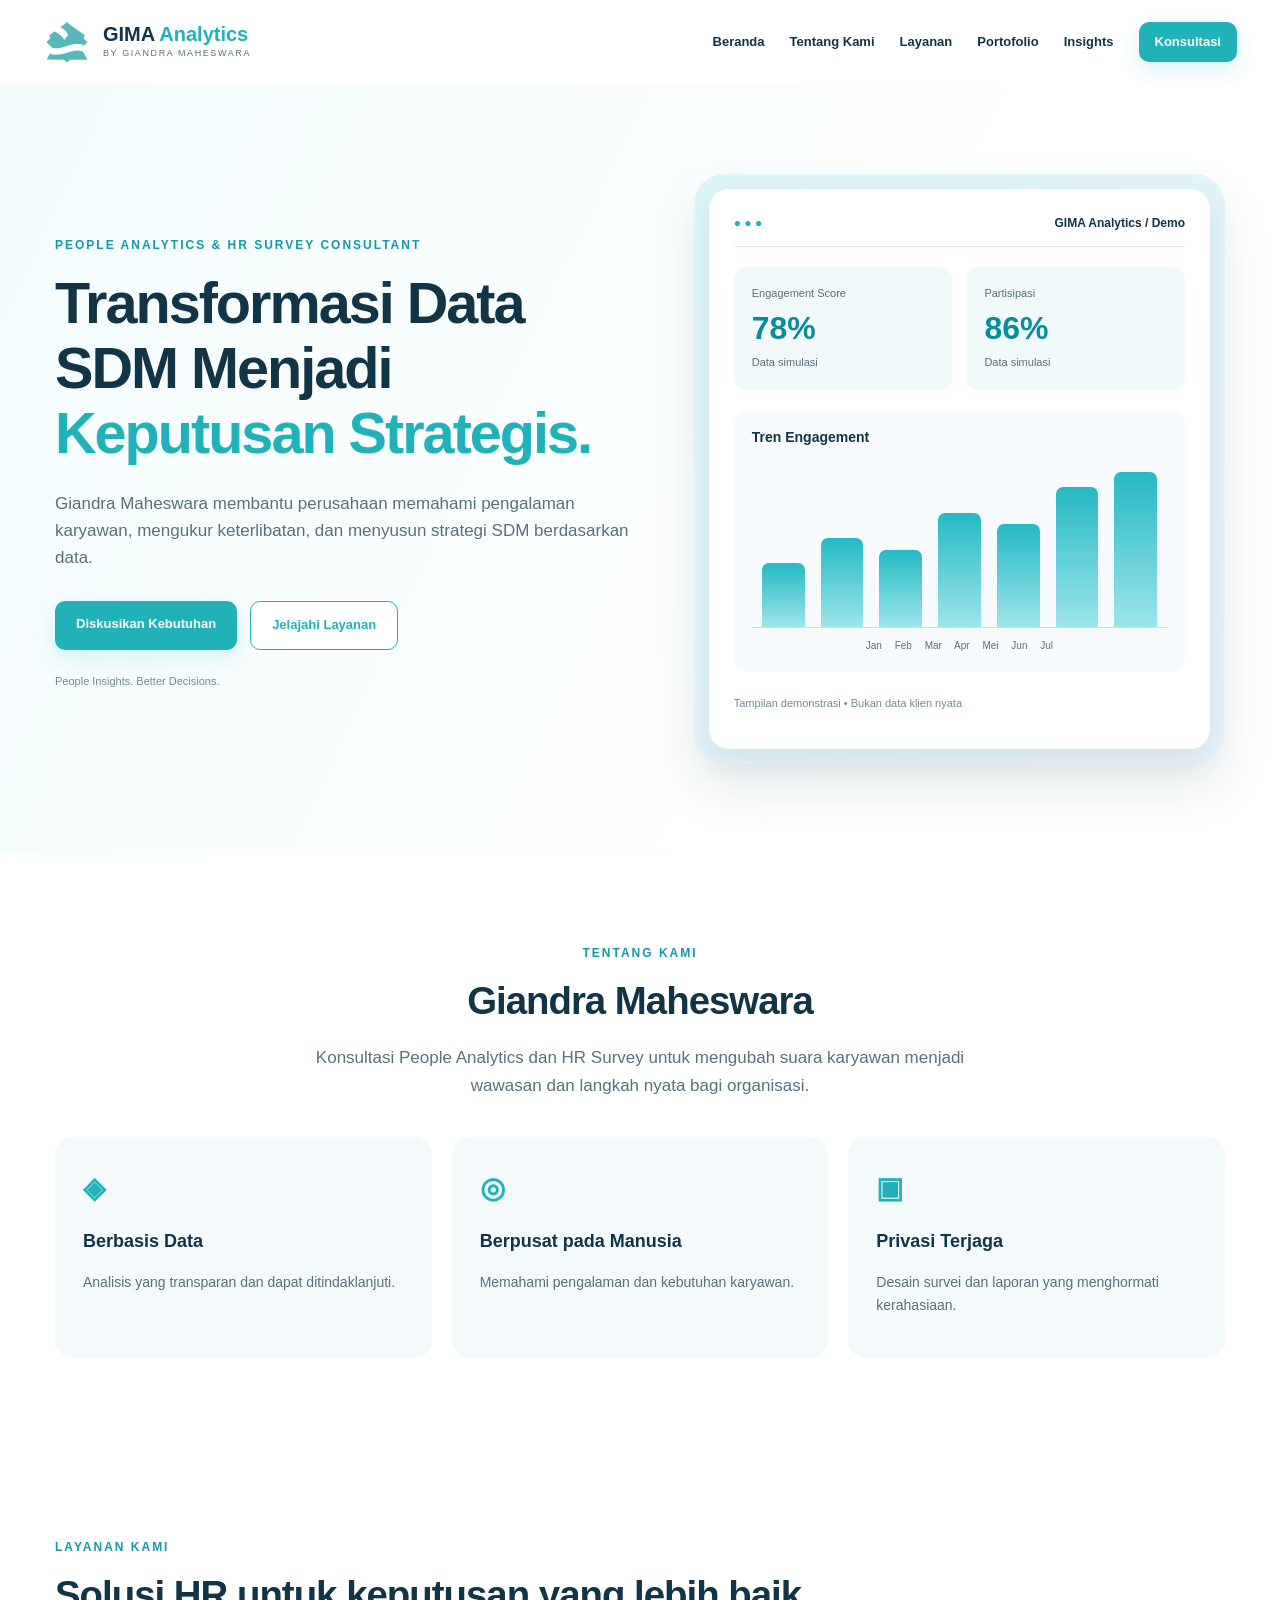
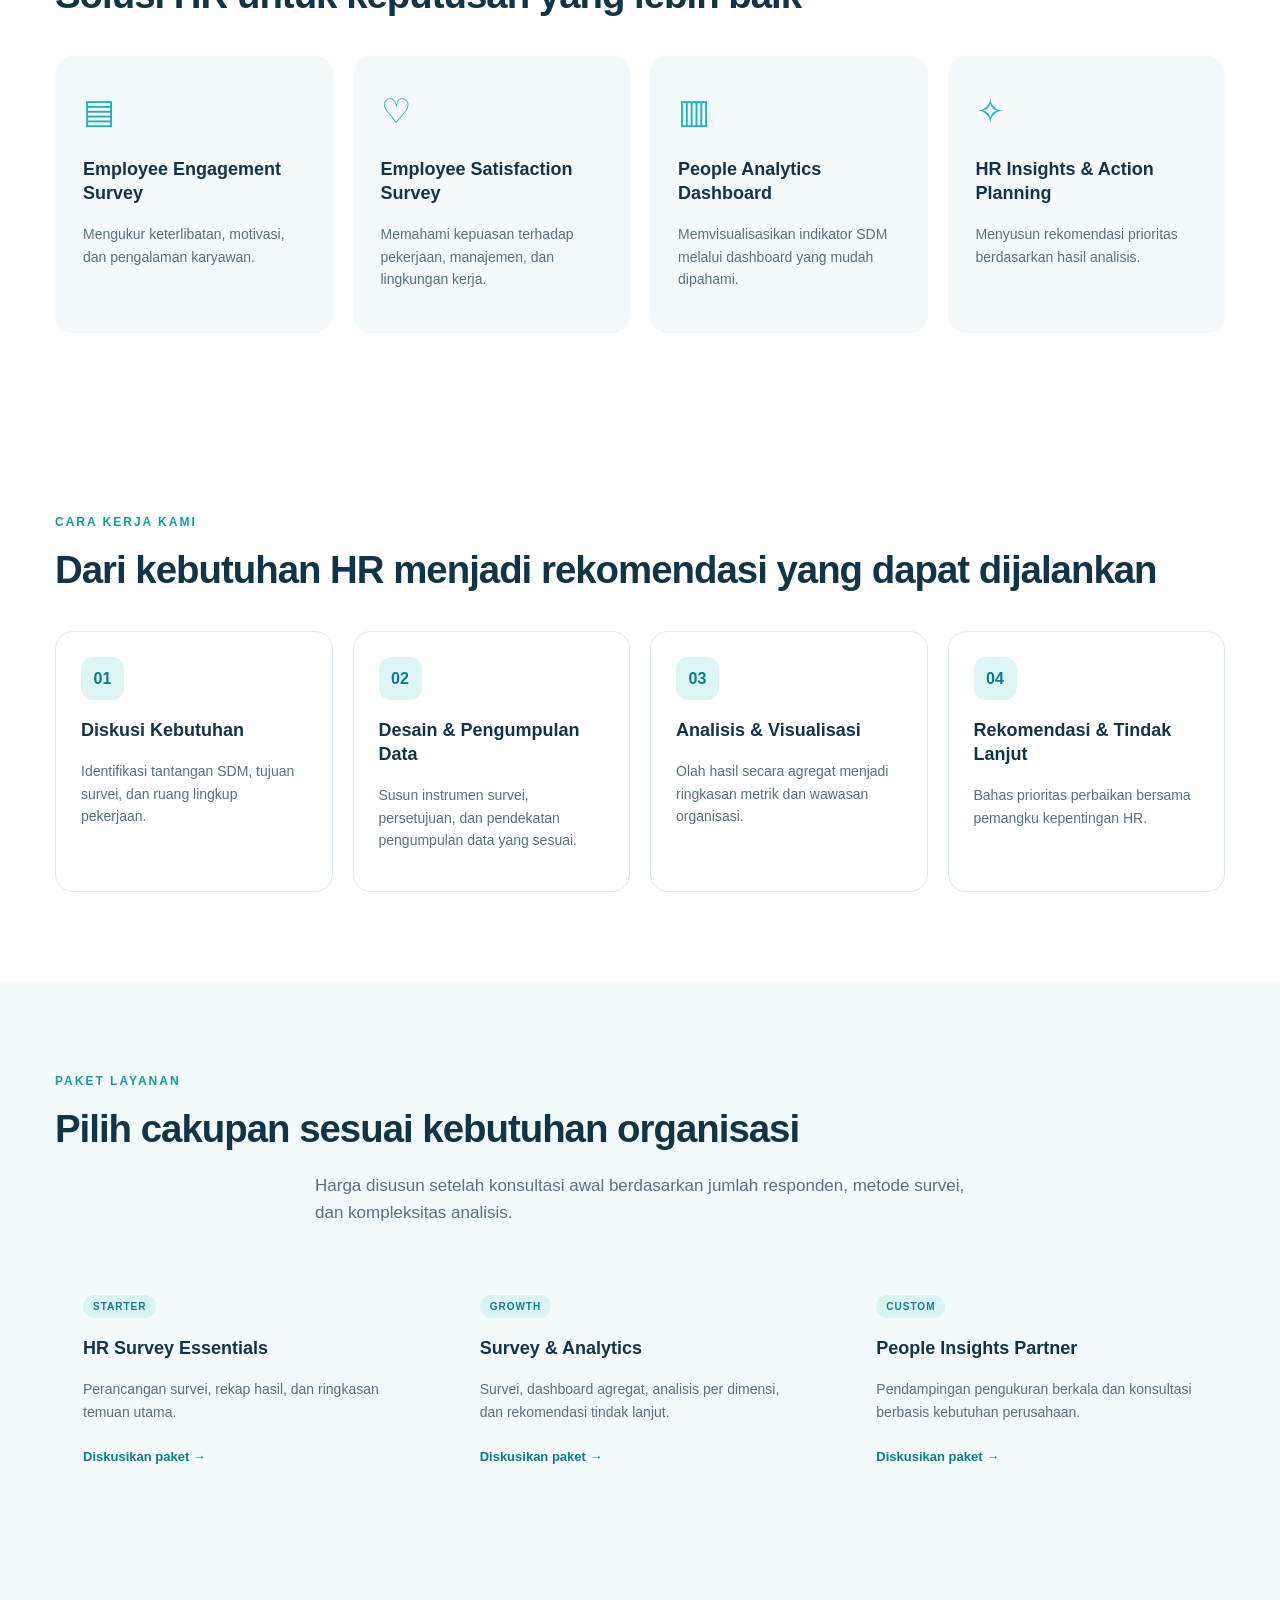
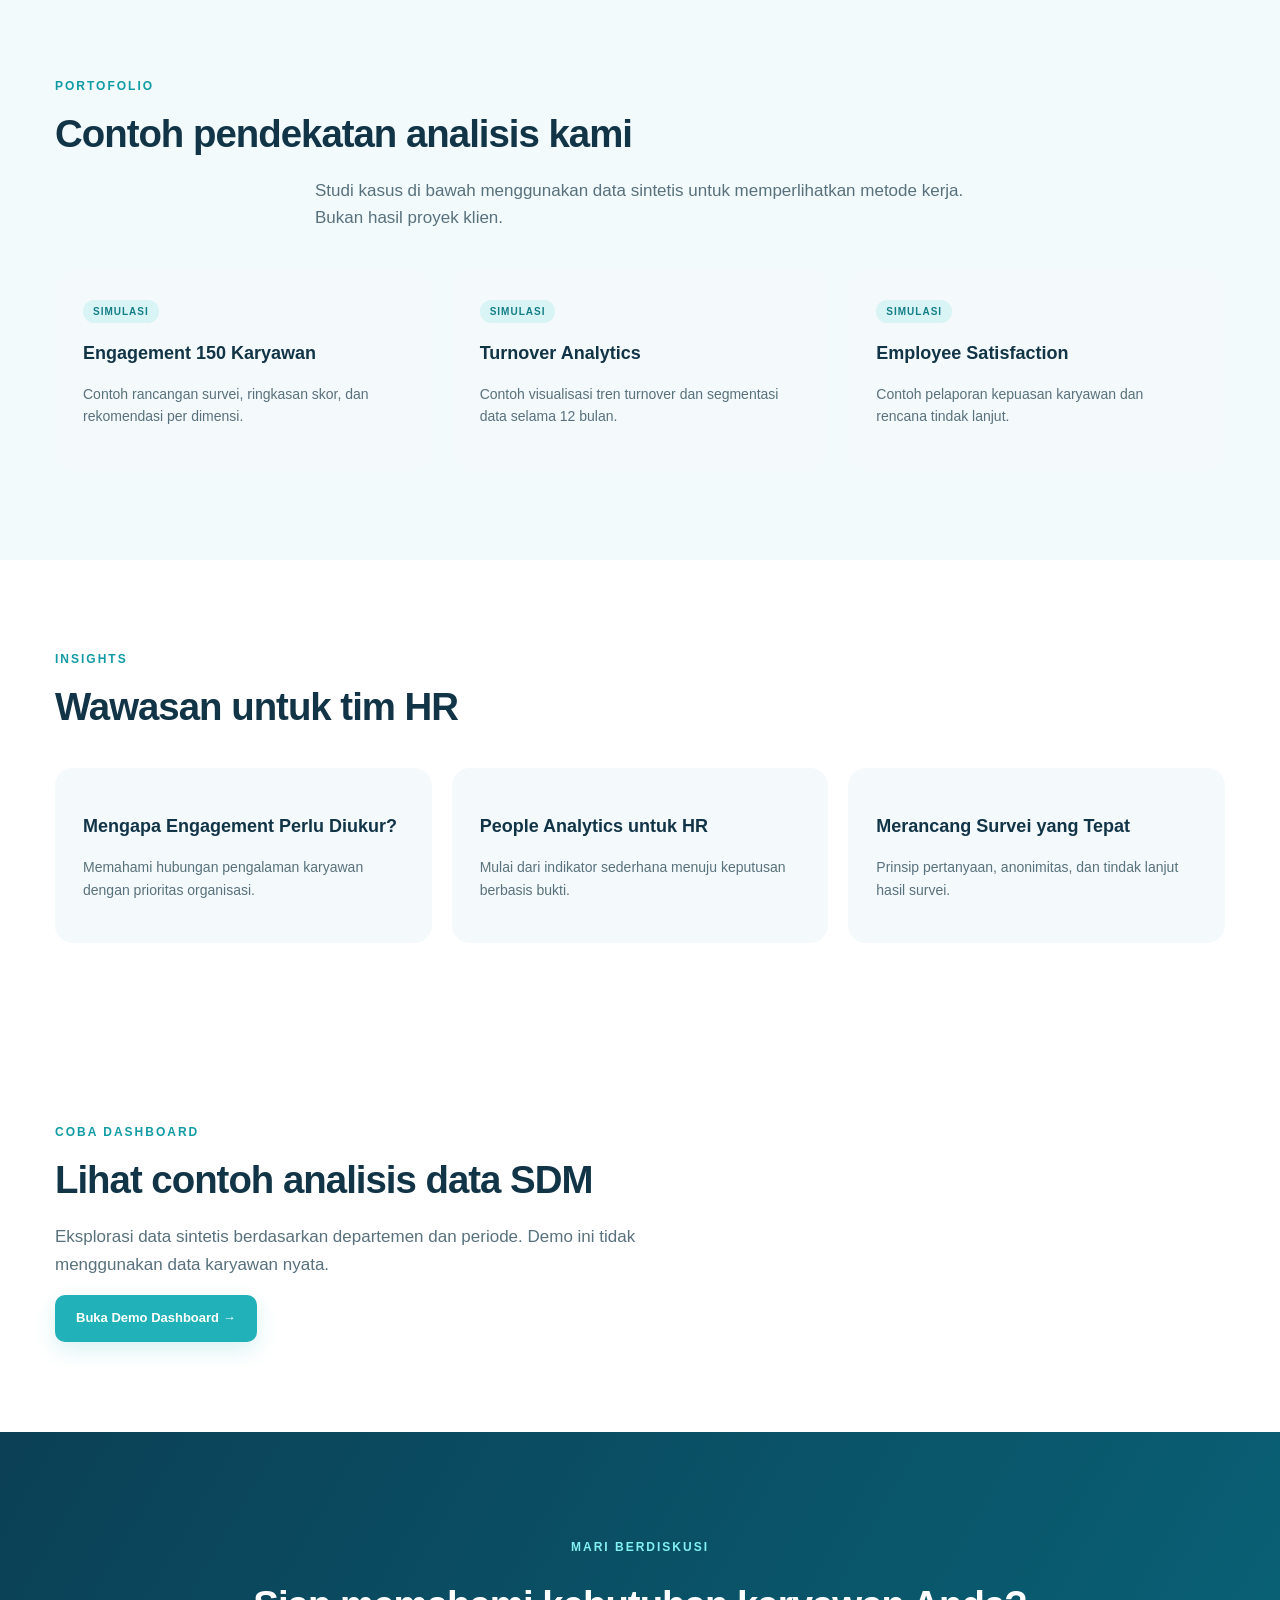
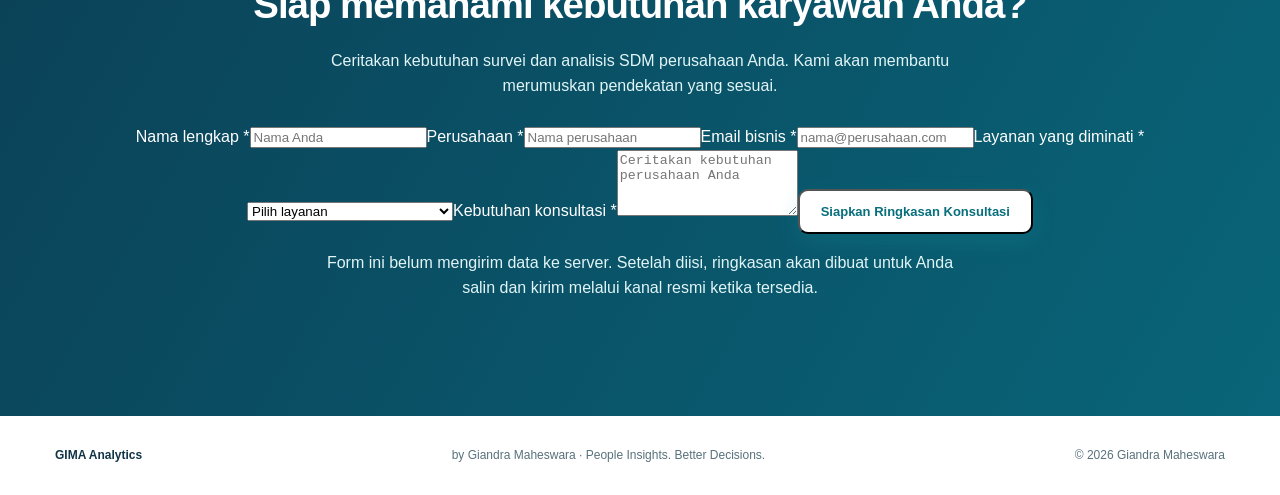
==== commit b30b8833: "feat: add consultation intake draft and dashboard demo entry" ====
--- a/index.html
+++ b/index.html
@@ -1 +1 @@
-<!doctype html><html lang="id"><head><meta charset="utf-8"><meta name="viewport" content="width=device-width,initial-scale=1"><meta name="description" content="GIMA Analytics by Giandra Maheswara — People Analytics dan HR Survey Consulting untuk keputusan SDM berbasis data."><title>GIMA Analytics | Giandra Maheswara</title><link rel="stylesheet" href="/styles.css"></head><body><header class="top"><a class="brand" href="#home"><img class="brand-logo" src="/assets/giandra-maheswara-logo.svg" alt="Logo Giandra Maheswara" width="48" height="48"><span><strong>GIMA <em>Analytics</em></strong><small>BY GIANDRA MAHESWARA</small></span></a><button id="menu" aria-label="Buka menu" aria-expanded="false">☰</button><nav id="nav"><a href="#home">Beranda</a><a href="#about">Tentang Kami</a><a href="#services">Layanan</a><a href="#portfolio">Portofolio</a><a href="#insights">Insights</a><a href="#contact" class="btn small">Konsultasi</a></nav></header><main><section class="hero section" id="home"><div><p class="eyebrow">PEOPLE ANALYTICS & HR SURVEY CONSULTANT</p><h1>Transformasi Data SDM Menjadi <span>Keputusan Strategis.</span></h1><p class="lead">Giandra Maheswara membantu perusahaan memahami pengalaman karyawan, mengukur keterlibatan, dan menyusun strategi SDM berdasarkan data.</p><div class="actions"><a class="btn" href="#contact">Diskusikan Kebutuhan</a><a class="btn outline" href="#services">Jelajahi Layanan</a></div><p class="micro">People Insights. Better Decisions.</p></div><div class="visual"><div class="window"><div class="windowtop">● ● ● <span>GIMA Analytics / Demo</span></div><div class="stats"><article><small>Engagement Score</small><strong>78%</strong><span>Data simulasi</span></article><article><small>Partisipasi</small><strong>86%</strong><span>Data simulasi</span></article></div><div class="chart"><h3>Tren Engagement</h3><div class="bars"><i style="height:38%"></i><i style="height:53%"></i><i style="height:46%"></i><i style="height:68%"></i><i style="height:61%"></i><i style="height:83%"></i><i style="height:92%"></i></div><div class="axis">Jan　 Feb　 Mar　 Apr　 Mei　 Jun　 Jul</div></div><p class="micro">Tampilan demonstrasi • Bukan data klien nyata</p></div></div></section><section class="section about" id="about"><p class="eyebrow">TENTANG KAMI</p><h2>Giandra Maheswara</h2><p class="intro">Konsultasi People Analytics dan HR Survey untuk mengubah suara karyawan menjadi wawasan dan langkah nyata bagi organisasi.</p><div class="features"><article><b>◈</b><h3>Berbasis Data</h3><p>Analisis yang transparan dan dapat ditindaklanjuti.</p></article><article><b>◎</b><h3>Berpusat pada Manusia</h3><p>Memahami pengalaman dan kebutuhan karyawan.</p></article><article><b>▣</b><h3>Privasi Terjaga</h3><p>Desain survei dan laporan yang menghormati kerahasiaan.</p></article></div></section><section class="section" id="services"><p class="eyebrow">LAYANAN KAMI</p><h2>Solusi HR untuk keputusan yang lebih baik</h2><div class="cards"><article><div class="glyph">▤</div><h3>Employee Engagement Survey</h3><p>Mengukur keterlibatan, motivasi, dan pengalaman karyawan.</p></article><article><div class="glyph">♡</div><h3>Employee Satisfaction Survey</h3><p>Memahami kepuasan terhadap pekerjaan, manajemen, dan lingkungan kerja.</p></article><article><div class="glyph">▥</div><h3>People Analytics Dashboard</h3><p>Memvisualisasikan indikator SDM melalui dashboard yang mudah dipahami.</p></article><article><div class="glyph">✧</div><h3>HR Insights & Action Planning</h3><p>Menyusun rekomendasi prioritas berdasarkan hasil analisis.</p></article></div></section><section class="section process" id="process"><p class="eyebrow">CARA KERJA KAMI</p><h2>Dari kebutuhan HR menjadi rekomendasi yang dapat dijalankan</h2><div class="process-grid"><article><span>01</span><h3>Diskusi Kebutuhan</h3><p>Identifikasi tantangan SDM, tujuan survei, dan ruang lingkup pekerjaan.</p></article><article><span>02</span><h3>Desain & Pengumpulan Data</h3><p>Susun instrumen survei, persetujuan, dan pendekatan pengumpulan data yang sesuai.</p></article><article><span>03</span><h3>Analisis & Visualisasi</h3><p>Olah hasil secara agregat menjadi ringkasan metrik dan wawasan organisasi.</p></article><article><span>04</span><h3>Rekomendasi & Tindak Lanjut</h3><p>Bahas prioritas perbaikan bersama pemangku kepentingan HR.</p></article></div></section><section class="section shaded" id="packages"><p class="eyebrow">PAKET LAYANAN</p><h2>Pilih cakupan sesuai kebutuhan organisasi</h2><p class="intro">Harga disusun setelah konsultasi awal berdasarkan jumlah responden, metode survei, dan kompleksitas analisis.</p><div class="cards three"><article><span class="pill">STARTER</span><h3>HR Survey Essentials</h3><p>Perancangan survei, rekap hasil, dan ringkasan temuan utama.</p><a class="text-link" href="#contact">Diskusikan paket →</a></article><article><span class="pill">GROWTH</span><h3>Survey & Analytics</h3><p>Survei, dashboard agregat, analisis per dimensi, dan rekomendasi tindak lanjut.</p><a class="text-link" href="#contact">Diskusikan paket →</a></article><article><span class="pill">CUSTOM</span><h3>People Insights Partner</h3><p>Pendampingan pengukuran berkala dan konsultasi berbasis kebutuhan perusahaan.</p><a class="text-link" href="#contact">Diskusikan paket →</a></article></div></section><section class="section shaded" id="portfolio"><p class="eyebrow">PORTOFOLIO</p><h2>Contoh pendekatan analisis kami</h2><p class="intro">Studi kasus di bawah menggunakan data sintetis untuk memperlihatkan metode kerja. Bukan hasil proyek klien.</p><div class="cards three"><article><span class="pill">SIMULASI</span><h3>Engagement 150 Karyawan</h3><p>Contoh rancangan survei, ringkasan skor, dan rekomendasi per dimensi.</p></article><article><span class="pill">SIMULASI</span><h3>Turnover Analytics</h3><p>Contoh visualisasi tren turnover dan segmentasi data selama 12 bulan.</p></article><article><span class="pill">SIMULASI</span><h3>Employee Satisfaction</h3><p>Contoh pelaporan kepuasan karyawan dan rencana tindak lanjut.</p></article></div></section><section class="section" id="insights"><p class="eyebrow">INSIGHTS</p><h2>Wawasan untuk tim HR</h2><div class="cards three"><article><h3>Mengapa Engagement Perlu Diukur?</h3><p>Memahami hubungan pengalaman karyawan dengan prioritas organisasi.</p></article><article><h3>People Analytics untuk HR</h3><p>Mulai dari indikator sederhana menuju keputusan berbasis bukti.</p></article><article><h3>Merancang Survei yang Tepat</h3><p>Prinsip pertanyaan, anonimitas, dan tindak lanjut hasil survei.</p></article></div></section><section class="section cta" id="contact"><p class="eyebrow">MARI BERDISKUSI</p><h2>Siap memahami kebutuhan karyawan Anda?</h2><p>Ceritakan kebutuhan survei dan analisis SDM perusahaan Anda. Kami akan membantu merumuskan pendekatan yang sesuai.</p><a class="btn light" href="mailto:hello@example.com?subject=Konsultasi%20GIMA%20Analytics">Siapkan Email Konsultasi</a><p class="micro">Alamat email masih placeholder; akan diganti setelah kontak resmi ditentukan.</p></section></main><footer><strong>GIMA Analytics</strong><span>by Giandra Maheswara · People Insights. Better Decisions.</span><span>© <span id="year"></span> Giandra Maheswara</span></footer><script src="/script.js"></script></body></html>+<!doctype html><html lang="id"><head><meta charset="utf-8"><meta name="viewport" content="width=device-width,initial-scale=1"><meta name="description" content="GIMA Analytics by Giandra Maheswara — People Analytics dan HR Survey Consulting untuk keputusan SDM berbasis data."><title>GIMA Analytics | Giandra Maheswara</title><link rel="stylesheet" href="/styles.css"></head><body><header class="top"><a class="brand" href="#home"><img class="brand-logo" src="/assets/giandra-maheswara-logo.svg" alt="Logo Giandra Maheswara" width="48" height="48"><span><strong>GIMA <em>Analytics</em></strong><small>BY GIANDRA MAHESWARA</small></span></a><button id="menu" aria-label="Buka menu" aria-expanded="false">☰</button><nav id="nav"><a href="#home">Beranda</a><a href="#about">Tentang Kami</a><a href="#services">Layanan</a><a href="#portfolio">Portofolio</a><a href="#insights">Insights</a><a href="#contact" class="btn small">Konsultasi</a></nav></header><main><section class="hero section" id="home"><div><p class="eyebrow">PEOPLE ANALYTICS & HR SURVEY CONSULTANT</p><h1>Transformasi Data SDM Menjadi <span>Keputusan Strategis.</span></h1><p class="lead">Giandra Maheswara membantu perusahaan memahami pengalaman karyawan, mengukur keterlibatan, dan menyusun strategi SDM berdasarkan data.</p><div class="actions"><a class="btn" href="#contact">Diskusikan Kebutuhan</a><a class="btn outline" href="#services">Jelajahi Layanan</a></div><p class="micro">People Insights. Better Decisions.</p></div><div class="visual"><div class="window"><div class="windowtop">● ● ● <span>GIMA Analytics / Demo</span></div><div class="stats"><article><small>Engagement Score</small><strong>78%</strong><span>Data simulasi</span></article><article><small>Partisipasi</small><strong>86%</strong><span>Data simulasi</span></article></div><div class="chart"><h3>Tren Engagement</h3><div class="bars"><i style="height:38%"></i><i style="height:53%"></i><i style="height:46%"></i><i style="height:68%"></i><i style="height:61%"></i><i style="height:83%"></i><i style="height:92%"></i></div><div class="axis">Jan　 Feb　 Mar　 Apr　 Mei　 Jun　 Jul</div></div><p class="micro">Tampilan demonstrasi • Bukan data klien nyata</p></div></div></section><section class="section about" id="about"><p class="eyebrow">TENTANG KAMI</p><h2>Giandra Maheswara</h2><p class="intro">Konsultasi People Analytics dan HR Survey untuk mengubah suara karyawan menjadi wawasan dan langkah nyata bagi organisasi.</p><div class="features"><article><b>◈</b><h3>Berbasis Data</h3><p>Analisis yang transparan dan dapat ditindaklanjuti.</p></article><article><b>◎</b><h3>Berpusat pada Manusia</h3><p>Memahami pengalaman dan kebutuhan karyawan.</p></article><article><b>▣</b><h3>Privasi Terjaga</h3><p>Desain survei dan laporan yang menghormati kerahasiaan.</p></article></div></section><section class="section" id="services"><p class="eyebrow">LAYANAN KAMI</p><h2>Solusi HR untuk keputusan yang lebih baik</h2><div class="cards"><article><div class="glyph">▤</div><h3>Employee Engagement Survey</h3><p>Mengukur keterlibatan, motivasi, dan pengalaman karyawan.</p></article><article><div class="glyph">♡</div><h3>Employee Satisfaction Survey</h3><p>Memahami kepuasan terhadap pekerjaan, manajemen, dan lingkungan kerja.</p></article><article><div class="glyph">▥</div><h3>People Analytics Dashboard</h3><p>Memvisualisasikan indikator SDM melalui dashboard yang mudah dipahami.</p></article><article><div class="glyph">✧</div><h3>HR Insights & Action Planning</h3><p>Menyusun rekomendasi prioritas berdasarkan hasil analisis.</p></article></div></section><section class="section process" id="process"><p class="eyebrow">CARA KERJA KAMI</p><h2>Dari kebutuhan HR menjadi rekomendasi yang dapat dijalankan</h2><div class="process-grid"><article><span>01</span><h3>Diskusi Kebutuhan</h3><p>Identifikasi tantangan SDM, tujuan survei, dan ruang lingkup pekerjaan.</p></article><article><span>02</span><h3>Desain & Pengumpulan Data</h3><p>Susun instrumen survei, persetujuan, dan pendekatan pengumpulan data yang sesuai.</p></article><article><span>03</span><h3>Analisis & Visualisasi</h3><p>Olah hasil secara agregat menjadi ringkasan metrik dan wawasan organisasi.</p></article><article><span>04</span><h3>Rekomendasi & Tindak Lanjut</h3><p>Bahas prioritas perbaikan bersama pemangku kepentingan HR.</p></article></div></section><section class="section shaded" id="packages"><p class="eyebrow">PAKET LAYANAN</p><h2>Pilih cakupan sesuai kebutuhan organisasi</h2><p class="intro">Harga disusun setelah konsultasi awal berdasarkan jumlah responden, metode survei, dan kompleksitas analisis.</p><div class="cards three"><article><span class="pill">STARTER</span><h3>HR Survey Essentials</h3><p>Perancangan survei, rekap hasil, dan ringkasan temuan utama.</p><a class="text-link" href="#contact">Diskusikan paket →</a></article><article><span class="pill">GROWTH</span><h3>Survey & Analytics</h3><p>Survei, dashboard agregat, analisis per dimensi, dan rekomendasi tindak lanjut.</p><a class="text-link" href="#contact">Diskusikan paket →</a></article><article><span class="pill">CUSTOM</span><h3>People Insights Partner</h3><p>Pendampingan pengukuran berkala dan konsultasi berbasis kebutuhan perusahaan.</p><a class="text-link" href="#contact">Diskusikan paket →</a></article></div></section><section class="section shaded" id="portfolio"><p class="eyebrow">PORTOFOLIO</p><h2>Contoh pendekatan analisis kami</h2><p class="intro">Studi kasus di bawah menggunakan data sintetis untuk memperlihatkan metode kerja. Bukan hasil proyek klien.</p><div class="cards three"><article><span class="pill">SIMULASI</span><h3>Engagement 150 Karyawan</h3><p>Contoh rancangan survei, ringkasan skor, dan rekomendasi per dimensi.</p></article><article><span class="pill">SIMULASI</span><h3>Turnover Analytics</h3><p>Contoh visualisasi tren turnover dan segmentasi data selama 12 bulan.</p></article><article><span class="pill">SIMULASI</span><h3>Employee Satisfaction</h3><p>Contoh pelaporan kepuasan karyawan dan rencana tindak lanjut.</p></article></div></section><section class="section" id="insights"><p class="eyebrow">INSIGHTS</p><h2>Wawasan untuk tim HR</h2><div class="cards three"><article><h3>Mengapa Engagement Perlu Diukur?</h3><p>Memahami hubungan pengalaman karyawan dengan prioritas organisasi.</p></article><article><h3>People Analytics untuk HR</h3><p>Mulai dari indikator sederhana menuju keputusan berbasis bukti.</p></article><article><h3>Merancang Survei yang Tepat</h3><p>Prinsip pertanyaan, anonimitas, dan tindak lanjut hasil survei.</p></article></div></section><section class="section demo-teaser"><p class="eyebrow">COBA DASHBOARD</p><h2>Lihat contoh analisis data SDM</h2><p class="intro">Eksplorasi data sintetis berdasarkan departemen dan periode. Demo ini tidak menggunakan data karyawan nyata.</p><a class="btn" href="/dashboard">Buka Demo Dashboard →</a></section><section class="section cta" id="contact"><p class="eyebrow">MARI BERDISKUSI</p><h2>Siap memahami kebutuhan karyawan Anda?</h2><p>Ceritakan kebutuhan survei dan analisis SDM perusahaan Anda. Kami akan membantu merumuskan pendekatan yang sesuai.</p><form id="consultation-form" class="consultation-form"><label for="contact-name">Nama lengkap *</label><input id="contact-name" name="name" autocomplete="name" required maxlength="100" placeholder="Nama Anda"><label for="contact-company">Perusahaan *</label><input id="contact-company" name="company" required maxlength="120" placeholder="Nama perusahaan"><label for="contact-email">Email bisnis *</label><input id="contact-email" name="email" type="email" autocomplete="email" required maxlength="180" placeholder="nama@perusahaan.com"><label for="contact-service">Layanan yang diminati *</label><select id="contact-service" name="service" required><option value="">Pilih layanan</option><option>Employee Engagement Survey</option><option>Employee Satisfaction Survey</option><option>People Analytics Dashboard</option><option>HR Insights & Action Planning</option></select><label for="contact-message">Kebutuhan konsultasi *</label><textarea id="contact-message" name="message" required maxlength="2000" rows="4" placeholder="Ceritakan kebutuhan perusahaan Anda"></textarea><button class="btn light" type="submit">Siapkan Ringkasan Konsultasi</button><p class="form-note" id="form-status" role="status" aria-live="polite">Form ini belum mengirim data ke server. Setelah diisi, ringkasan akan dibuat untuk Anda salin dan kirim melalui kanal resmi ketika tersedia.</p><div id="form-result" hidden><label for="consultation-summary">Ringkasan siap disalin</label><textarea id="consultation-summary" rows="8" readonly></textarea><button class="btn outline" id="copy-summary" type="button">Salin Ringkasan</button></div></form></section></main><footer><strong>GIMA Analytics</strong><span>by Giandra Maheswara · People Insights. Better Decisions.</span><span>© <span id="year"></span> Giandra Maheswara</span></footer><script src="/script.js"></script></body></html>
--- a/styles.css
+++ b/styles.css
@@ -2,3 +2,6 @@
 /* Brand symbol from the supplied Giandra Maheswara logo */
 .brand-logo{display:block;width:48px;height:48px;object-fit:contain;flex-shrink:0}
 @media(max-width:700px){.brand-logo{width:43px;height:43px}}
+
+/* Phase 2: consulting process and packages */
+.process{background:#fff}.process-grid{display:grid;grid-template-columns:repeat(4,minmax(0,1fr));gap:20px;margin-top:38px}.process-grid article{padding:25px;border:1px solid #dcebef;border-radius:18px;background:#fff}.process-grid span{display:inline-grid;place-items:center;width:43px;height:43px;border-radius:12px;background:#def5f6;color:#087d87;font-weight:800}.process-grid p{font-size:14px;color:var(--muted)}.text-link{display:inline-block;margin-top:10px;color:#087f88;font-weight:700;font-size:13px}.text-link:hover{text-decoration:underline}@media(max-width:950px){.process-grid{grid-template-columns:repeat(2,minmax(0,1fr))}}@media(max-width:700px){.process-grid{grid-template-columns:1fr}}
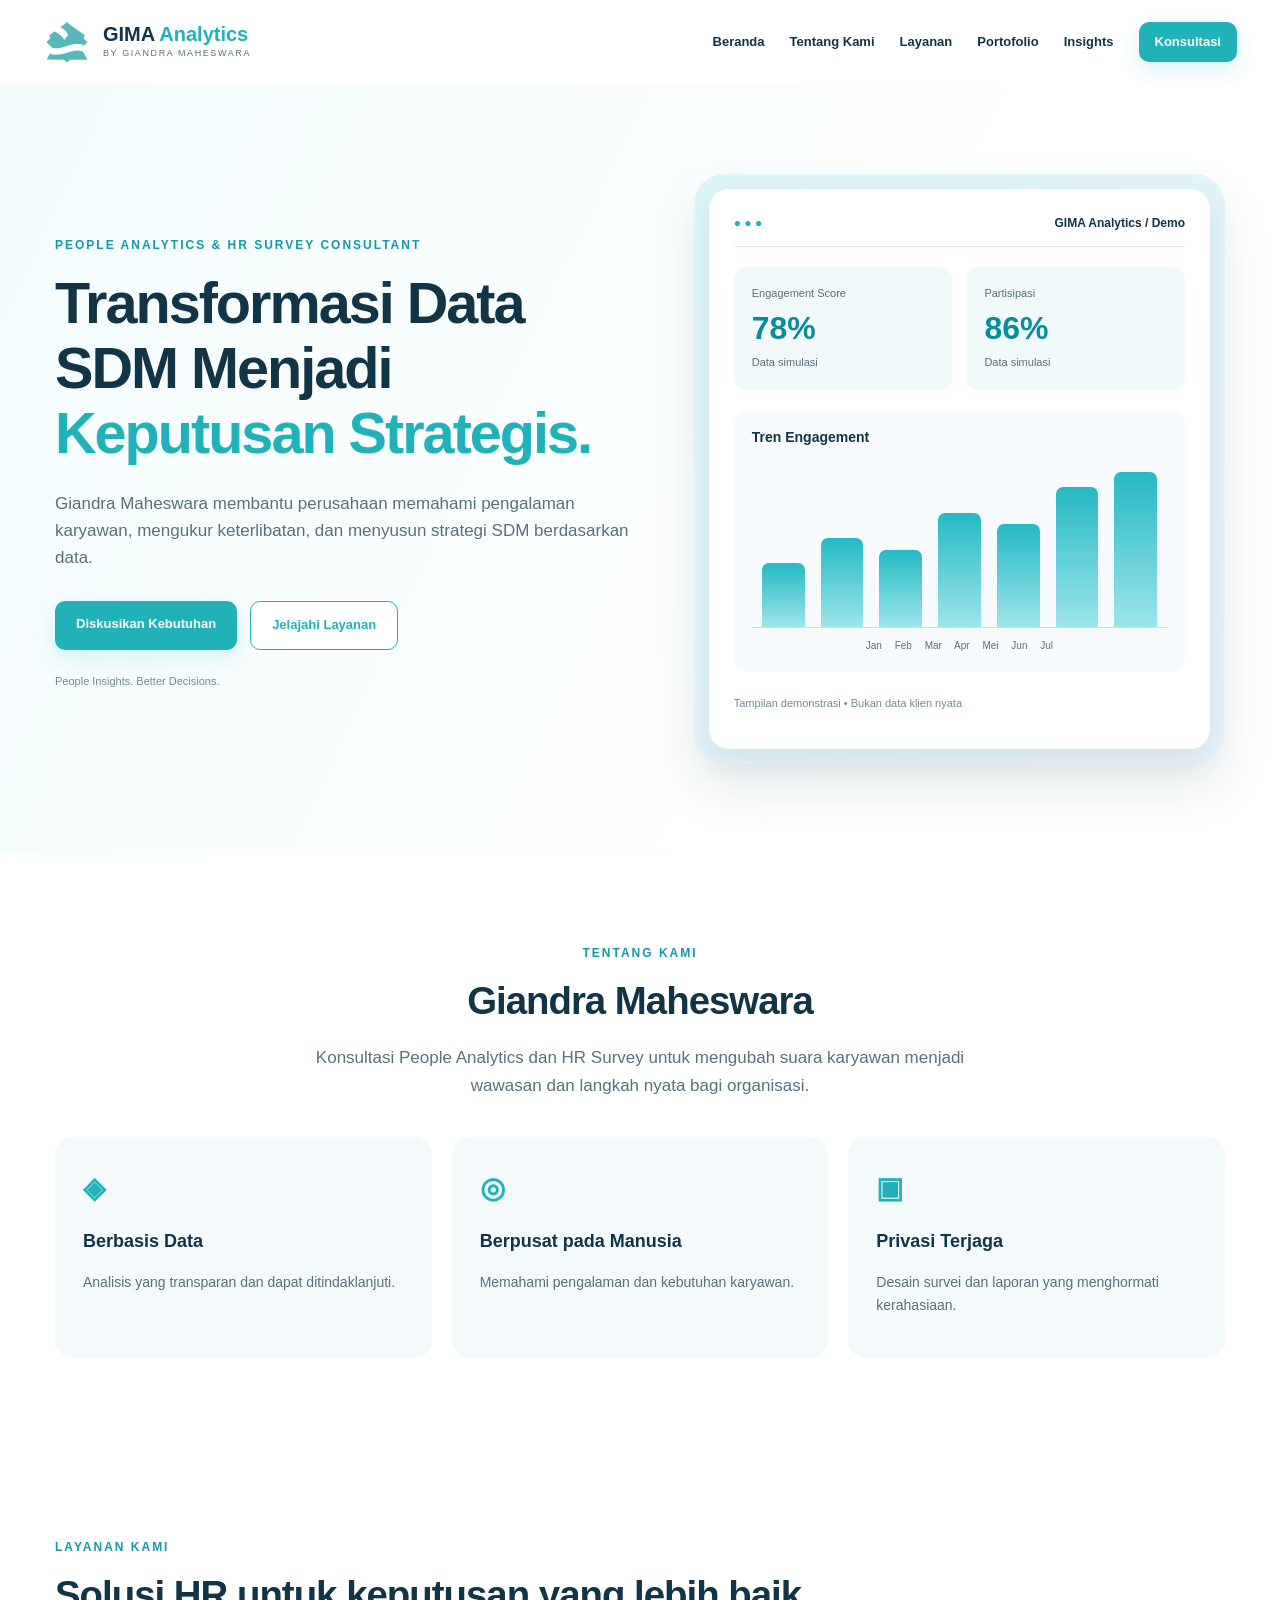
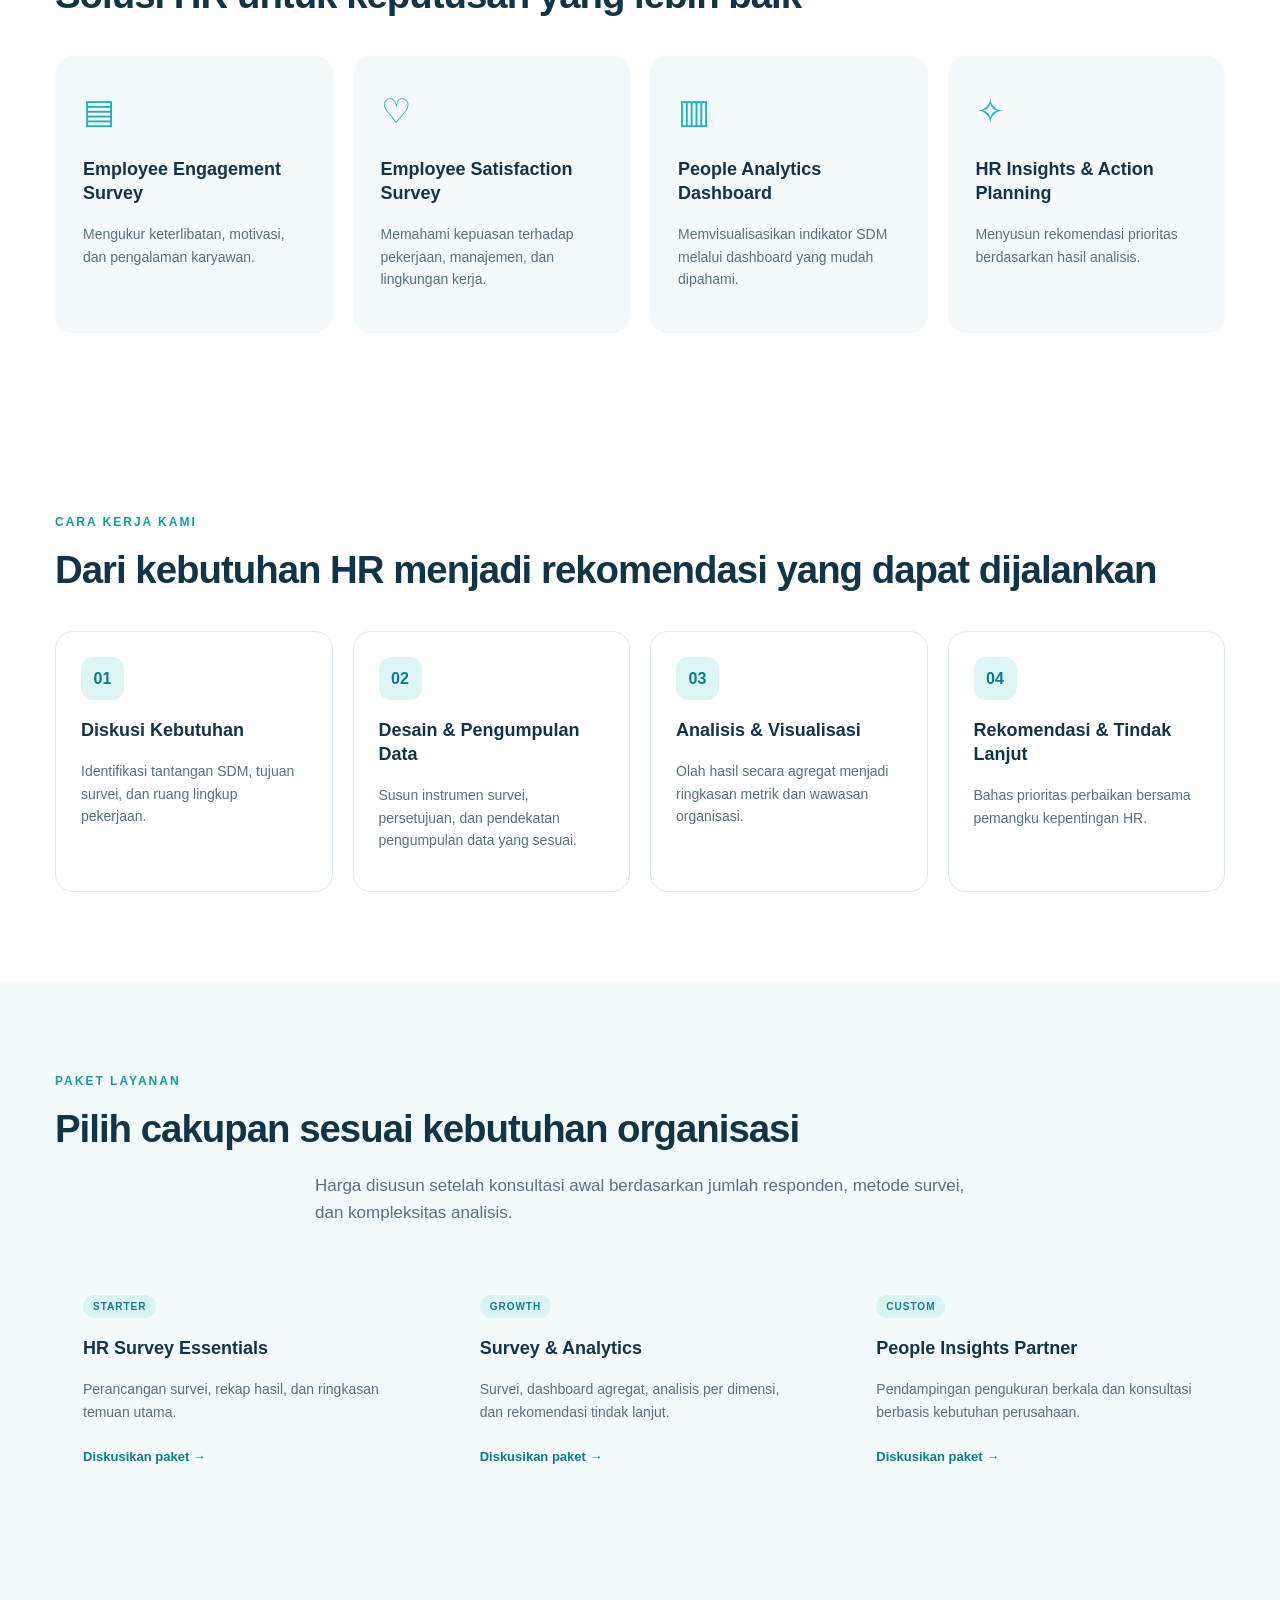
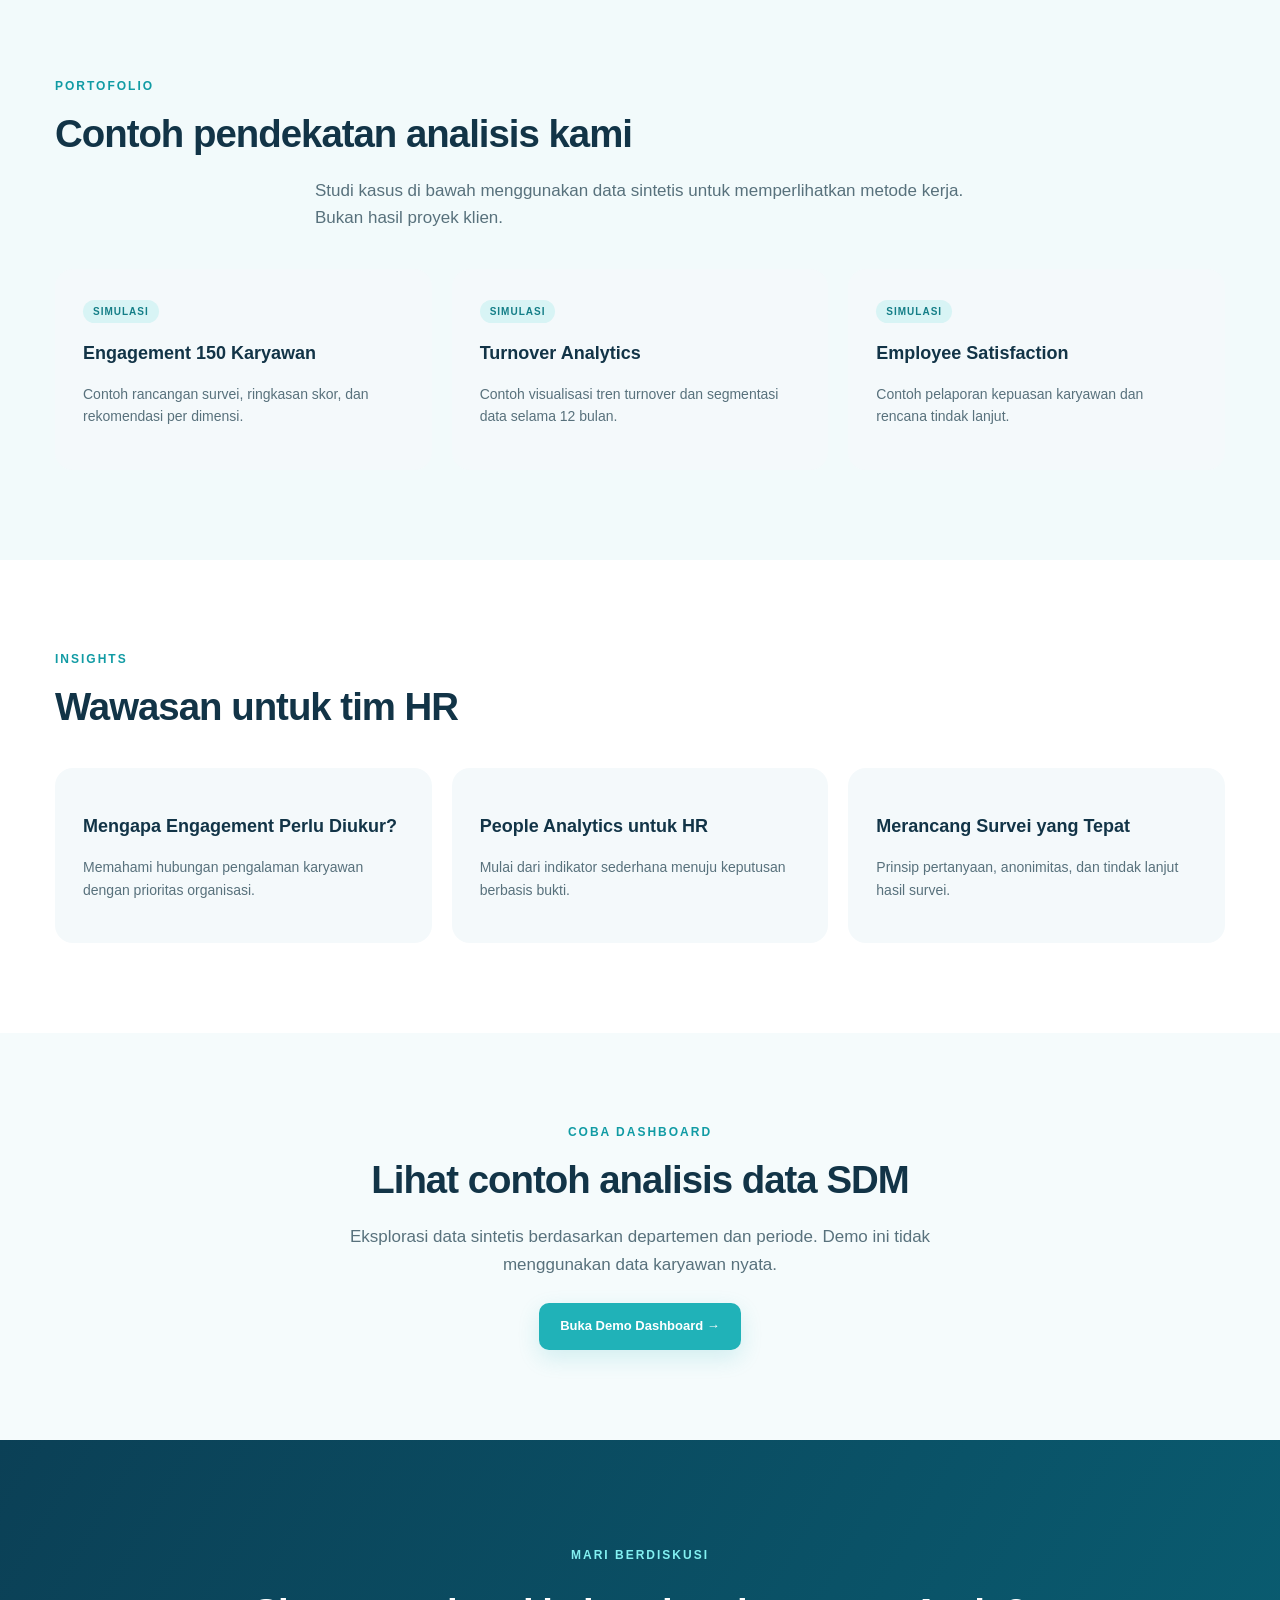
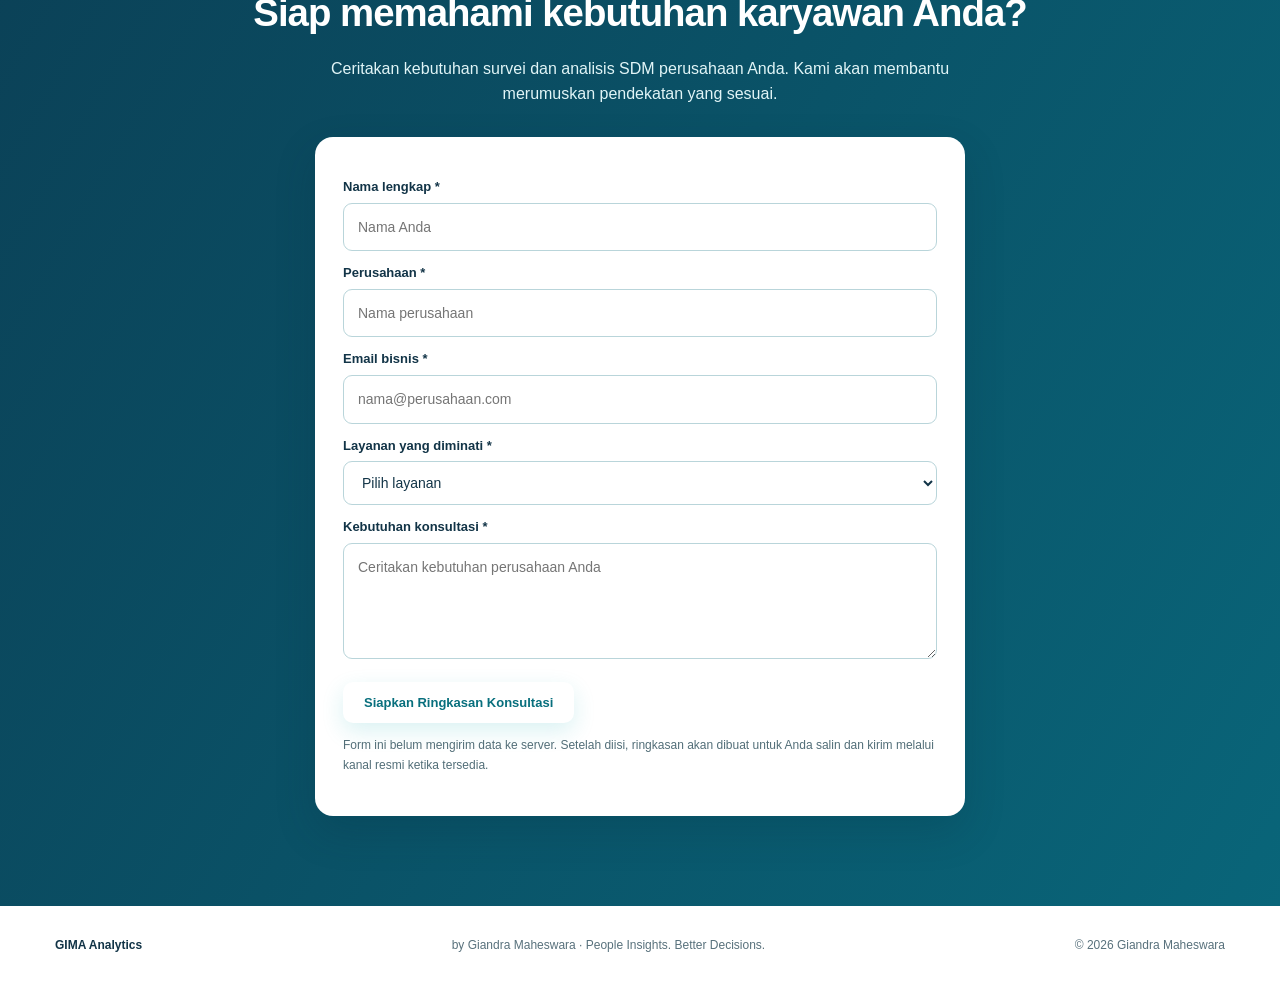
==== commit e01a5f0c: "refactor: load organized CSS and JavaScript assets" ====
--- a/index.html
+++ b/index.html
@@ -1 +1 @@
-<!doctype html><html lang="id"><head><meta charset="utf-8"><meta name="viewport" content="width=device-width,initial-scale=1"><meta name="description" content="GIMA Analytics by Giandra Maheswara — People Analytics dan HR Survey Consulting untuk keputusan SDM berbasis data."><title>GIMA Analytics | Giandra Maheswara</title><link rel="stylesheet" href="/styles.css"></head><body><header class="top"><a class="brand" href="#home"><img class="brand-logo" src="/assets/giandra-maheswara-logo.svg" alt="Logo Giandra Maheswara" width="48" height="48"><span><strong>GIMA <em>Analytics</em></strong><small>BY GIANDRA MAHESWARA</small></span></a><button id="menu" aria-label="Buka menu" aria-expanded="false">☰</button><nav id="nav"><a href="#home">Beranda</a><a href="#about">Tentang Kami</a><a href="#services">Layanan</a><a href="#portfolio">Portofolio</a><a href="#insights">Insights</a><a href="#contact" class="btn small">Konsultasi</a></nav></header><main><section class="hero section" id="home"><div><p class="eyebrow">PEOPLE ANALYTICS & HR SURVEY CONSULTANT</p><h1>Transformasi Data SDM Menjadi <span>Keputusan Strategis.</span></h1><p class="lead">Giandra Maheswara membantu perusahaan memahami pengalaman karyawan, mengukur keterlibatan, dan menyusun strategi SDM berdasarkan data.</p><div class="actions"><a class="btn" href="#contact">Diskusikan Kebutuhan</a><a class="btn outline" href="#services">Jelajahi Layanan</a></div><p class="micro">People Insights. Better Decisions.</p></div><div class="visual"><div class="window"><div class="windowtop">● ● ● <span>GIMA Analytics / Demo</span></div><div class="stats"><article><small>Engagement Score</small><strong>78%</strong><span>Data simulasi</span></article><article><small>Partisipasi</small><strong>86%</strong><span>Data simulasi</span></article></div><div class="chart"><h3>Tren Engagement</h3><div class="bars"><i style="height:38%"></i><i style="height:53%"></i><i style="height:46%"></i><i style="height:68%"></i><i style="height:61%"></i><i style="height:83%"></i><i style="height:92%"></i></div><div class="axis">Jan　 Feb　 Mar　 Apr　 Mei　 Jun　 Jul</div></div><p class="micro">Tampilan demonstrasi • Bukan data klien nyata</p></div></div></section><section class="section about" id="about"><p class="eyebrow">TENTANG KAMI</p><h2>Giandra Maheswara</h2><p class="intro">Konsultasi People Analytics dan HR Survey untuk mengubah suara karyawan menjadi wawasan dan langkah nyata bagi organisasi.</p><div class="features"><article><b>◈</b><h3>Berbasis Data</h3><p>Analisis yang transparan dan dapat ditindaklanjuti.</p></article><article><b>◎</b><h3>Berpusat pada Manusia</h3><p>Memahami pengalaman dan kebutuhan karyawan.</p></article><article><b>▣</b><h3>Privasi Terjaga</h3><p>Desain survei dan laporan yang menghormati kerahasiaan.</p></article></div></section><section class="section" id="services"><p class="eyebrow">LAYANAN KAMI</p><h2>Solusi HR untuk keputusan yang lebih baik</h2><div class="cards"><article><div class="glyph">▤</div><h3>Employee Engagement Survey</h3><p>Mengukur keterlibatan, motivasi, dan pengalaman karyawan.</p></article><article><div class="glyph">♡</div><h3>Employee Satisfaction Survey</h3><p>Memahami kepuasan terhadap pekerjaan, manajemen, dan lingkungan kerja.</p></article><article><div class="glyph">▥</div><h3>People Analytics Dashboard</h3><p>Memvisualisasikan indikator SDM melalui dashboard yang mudah dipahami.</p></article><article><div class="glyph">✧</div><h3>HR Insights & Action Planning</h3><p>Menyusun rekomendasi prioritas berdasarkan hasil analisis.</p></article></div></section><section class="section process" id="process"><p class="eyebrow">CARA KERJA KAMI</p><h2>Dari kebutuhan HR menjadi rekomendasi yang dapat dijalankan</h2><div class="process-grid"><article><span>01</span><h3>Diskusi Kebutuhan</h3><p>Identifikasi tantangan SDM, tujuan survei, dan ruang lingkup pekerjaan.</p></article><article><span>02</span><h3>Desain & Pengumpulan Data</h3><p>Susun instrumen survei, persetujuan, dan pendekatan pengumpulan data yang sesuai.</p></article><article><span>03</span><h3>Analisis & Visualisasi</h3><p>Olah hasil secara agregat menjadi ringkasan metrik dan wawasan organisasi.</p></article><article><span>04</span><h3>Rekomendasi & Tindak Lanjut</h3><p>Bahas prioritas perbaikan bersama pemangku kepentingan HR.</p></article></div></section><section class="section shaded" id="packages"><p class="eyebrow">PAKET LAYANAN</p><h2>Pilih cakupan sesuai kebutuhan organisasi</h2><p class="intro">Harga disusun setelah konsultasi awal berdasarkan jumlah responden, metode survei, dan kompleksitas analisis.</p><div class="cards three"><article><span class="pill">STARTER</span><h3>HR Survey Essentials</h3><p>Perancangan survei, rekap hasil, dan ringkasan temuan utama.</p><a class="text-link" href="#contact">Diskusikan paket →</a></article><article><span class="pill">GROWTH</span><h3>Survey & Analytics</h3><p>Survei, dashboard agregat, analisis per dimensi, dan rekomendasi tindak lanjut.</p><a class="text-link" href="#contact">Diskusikan paket →</a></article><article><span class="pill">CUSTOM</span><h3>People Insights Partner</h3><p>Pendampingan pengukuran berkala dan konsultasi berbasis kebutuhan perusahaan.</p><a class="text-link" href="#contact">Diskusikan paket →</a></article></div></section><section class="section shaded" id="portfolio"><p class="eyebrow">PORTOFOLIO</p><h2>Contoh pendekatan analisis kami</h2><p class="intro">Studi kasus di bawah menggunakan data sintetis untuk memperlihatkan metode kerja. Bukan hasil proyek klien.</p><div class="cards three"><article><span class="pill">SIMULASI</span><h3>Engagement 150 Karyawan</h3><p>Contoh rancangan survei, ringkasan skor, dan rekomendasi per dimensi.</p></article><article><span class="pill">SIMULASI</span><h3>Turnover Analytics</h3><p>Contoh visualisasi tren turnover dan segmentasi data selama 12 bulan.</p></article><article><span class="pill">SIMULASI</span><h3>Employee Satisfaction</h3><p>Contoh pelaporan kepuasan karyawan dan rencana tindak lanjut.</p></article></div></section><section class="section" id="insights"><p class="eyebrow">INSIGHTS</p><h2>Wawasan untuk tim HR</h2><div class="cards three"><article><h3>Mengapa Engagement Perlu Diukur?</h3><p>Memahami hubungan pengalaman karyawan dengan prioritas organisasi.</p></article><article><h3>People Analytics untuk HR</h3><p>Mulai dari indikator sederhana menuju keputusan berbasis bukti.</p></article><article><h3>Merancang Survei yang Tepat</h3><p>Prinsip pertanyaan, anonimitas, dan tindak lanjut hasil survei.</p></article></div></section><section class="section demo-teaser"><p class="eyebrow">COBA DASHBOARD</p><h2>Lihat contoh analisis data SDM</h2><p class="intro">Eksplorasi data sintetis berdasarkan departemen dan periode. Demo ini tidak menggunakan data karyawan nyata.</p><a class="btn" href="/dashboard">Buka Demo Dashboard →</a></section><section class="section cta" id="contact"><p class="eyebrow">MARI BERDISKUSI</p><h2>Siap memahami kebutuhan karyawan Anda?</h2><p>Ceritakan kebutuhan survei dan analisis SDM perusahaan Anda. Kami akan membantu merumuskan pendekatan yang sesuai.</p><form id="consultation-form" class="consultation-form"><label for="contact-name">Nama lengkap *</label><input id="contact-name" name="name" autocomplete="name" required maxlength="100" placeholder="Nama Anda"><label for="contact-company">Perusahaan *</label><input id="contact-company" name="company" required maxlength="120" placeholder="Nama perusahaan"><label for="contact-email">Email bisnis *</label><input id="contact-email" name="email" type="email" autocomplete="email" required maxlength="180" placeholder="nama@perusahaan.com"><label for="contact-service">Layanan yang diminati *</label><select id="contact-service" name="service" required><option value="">Pilih layanan</option><option>Employee Engagement Survey</option><option>Employee Satisfaction Survey</option><option>People Analytics Dashboard</option><option>HR Insights & Action Planning</option></select><label for="contact-message">Kebutuhan konsultasi *</label><textarea id="contact-message" name="message" required maxlength="2000" rows="4" placeholder="Ceritakan kebutuhan perusahaan Anda"></textarea><button class="btn light" type="submit">Siapkan Ringkasan Konsultasi</button><p class="form-note" id="form-status" role="status" aria-live="polite">Form ini belum mengirim data ke server. Setelah diisi, ringkasan akan dibuat untuk Anda salin dan kirim melalui kanal resmi ketika tersedia.</p><div id="form-result" hidden><label for="consultation-summary">Ringkasan siap disalin</label><textarea id="consultation-summary" rows="8" readonly></textarea><button class="btn outline" id="copy-summary" type="button">Salin Ringkasan</button></div></form></section></main><footer><strong>GIMA Analytics</strong><span>by Giandra Maheswara · People Insights. Better Decisions.</span><span>© <span id="year"></span> Giandra Maheswara</span></footer><script src="/script.js"></script></body></html>+<!doctype html><html lang="id"><head><meta charset="utf-8"><meta name="viewport" content="width=device-width,initial-scale=1"><meta name="description" content="GIMA Analytics by Giandra Maheswara — People Analytics dan HR Survey Consulting untuk keputusan SDM berbasis data."><title>GIMA Analytics | Giandra Maheswara</title><link rel="stylesheet" href="/assets/css/base.css"><link rel="stylesheet" href="/assets/css/sections.css"><link rel="stylesheet" href="/assets/css/contact.css"></head><body><header class="top"><a class="brand" href="#home"><img class="brand-logo" src="/assets/giandra-maheswara-logo.svg" alt="Logo Giandra Maheswara" width="48" height="48"><span><strong>GIMA <em>Analytics</em></strong><small>BY GIANDRA MAHESWARA</small></span></a><button id="menu" aria-label="Buka menu" aria-expanded="false">☰</button><nav id="nav"><a href="#home">Beranda</a><a href="#about">Tentang Kami</a><a href="#services">Layanan</a><a href="#portfolio">Portofolio</a><a href="#insights">Insights</a><a href="#contact" class="btn small">Konsultasi</a></nav></header><main><section class="hero section" id="home"><div><p class="eyebrow">PEOPLE ANALYTICS & HR SURVEY CONSULTANT</p><h1>Transformasi Data SDM Menjadi <span>Keputusan Strategis.</span></h1><p class="lead">Giandra Maheswara membantu perusahaan memahami pengalaman karyawan, mengukur keterlibatan, dan menyusun strategi SDM berdasarkan data.</p><div class="actions"><a class="btn" href="#contact">Diskusikan Kebutuhan</a><a class="btn outline" href="#services">Jelajahi Layanan</a></div><p class="micro">People Insights. Better Decisions.</p></div><div class="visual"><div class="window"><div class="windowtop">● ● ● <span>GIMA Analytics / Demo</span></div><div class="stats"><article><small>Engagement Score</small><strong>78%</strong><span>Data simulasi</span></article><article><small>Partisipasi</small><strong>86%</strong><span>Data simulasi</span></article></div><div class="chart"><h3>Tren Engagement</h3><div class="bars"><i style="height:38%"></i><i style="height:53%"></i><i style="height:46%"></i><i style="height:68%"></i><i style="height:61%"></i><i style="height:83%"></i><i style="height:92%"></i></div><div class="axis">Jan　 Feb　 Mar　 Apr　 Mei　 Jun　 Jul</div></div><p class="micro">Tampilan demonstrasi • Bukan data klien nyata</p></div></div></section><section class="section about" id="about"><p class="eyebrow">TENTANG KAMI</p><h2>Giandra Maheswara</h2><p class="intro">Konsultasi People Analytics dan HR Survey untuk mengubah suara karyawan menjadi wawasan dan langkah nyata bagi organisasi.</p><div class="features"><article><b>◈</b><h3>Berbasis Data</h3><p>Analisis yang transparan dan dapat ditindaklanjuti.</p></article><article><b>◎</b><h3>Berpusat pada Manusia</h3><p>Memahami pengalaman dan kebutuhan karyawan.</p></article><article><b>▣</b><h3>Privasi Terjaga</h3><p>Desain survei dan laporan yang menghormati kerahasiaan.</p></article></div></section><section class="section" id="services"><p class="eyebrow">LAYANAN KAMI</p><h2>Solusi HR untuk keputusan yang lebih baik</h2><div class="cards"><article><div class="glyph">▤</div><h3>Employee Engagement Survey</h3><p>Mengukur keterlibatan, motivasi, dan pengalaman karyawan.</p></article><article><div class="glyph">♡</div><h3>Employee Satisfaction Survey</h3><p>Memahami kepuasan terhadap pekerjaan, manajemen, dan lingkungan kerja.</p></article><article><div class="glyph">▥</div><h3>People Analytics Dashboard</h3><p>Memvisualisasikan indikator SDM melalui dashboard yang mudah dipahami.</p></article><article><div class="glyph">✧</div><h3>HR Insights & Action Planning</h3><p>Menyusun rekomendasi prioritas berdasarkan hasil analisis.</p></article></div></section><section class="section process" id="process"><p class="eyebrow">CARA KERJA KAMI</p><h2>Dari kebutuhan HR menjadi rekomendasi yang dapat dijalankan</h2><div class="process-grid"><article><span>01</span><h3>Diskusi Kebutuhan</h3><p>Identifikasi tantangan SDM, tujuan survei, dan ruang lingkup pekerjaan.</p></article><article><span>02</span><h3>Desain & Pengumpulan Data</h3><p>Susun instrumen survei, persetujuan, dan pendekatan pengumpulan data yang sesuai.</p></article><article><span>03</span><h3>Analisis & Visualisasi</h3><p>Olah hasil secara agregat menjadi ringkasan metrik dan wawasan organisasi.</p></article><article><span>04</span><h3>Rekomendasi & Tindak Lanjut</h3><p>Bahas prioritas perbaikan bersama pemangku kepentingan HR.</p></article></div></section><section class="section shaded" id="packages"><p class="eyebrow">PAKET LAYANAN</p><h2>Pilih cakupan sesuai kebutuhan organisasi</h2><p class="intro">Harga disusun setelah konsultasi awal berdasarkan jumlah responden, metode survei, dan kompleksitas analisis.</p><div class="cards three"><article><span class="pill">STARTER</span><h3>HR Survey Essentials</h3><p>Perancangan survei, rekap hasil, dan ringkasan temuan utama.</p><a class="text-link" href="#contact">Diskusikan paket →</a></article><article><span class="pill">GROWTH</span><h3>Survey & Analytics</h3><p>Survei, dashboard agregat, analisis per dimensi, dan rekomendasi tindak lanjut.</p><a class="text-link" href="#contact">Diskusikan paket →</a></article><article><span class="pill">CUSTOM</span><h3>People Insights Partner</h3><p>Pendampingan pengukuran berkala dan konsultasi berbasis kebutuhan perusahaan.</p><a class="text-link" href="#contact">Diskusikan paket →</a></article></div></section><section class="section shaded" id="portfolio"><p class="eyebrow">PORTOFOLIO</p><h2>Contoh pendekatan analisis kami</h2><p class="intro">Studi kasus di bawah menggunakan data sintetis untuk memperlihatkan metode kerja. Bukan hasil proyek klien.</p><div class="cards three"><article><span class="pill">SIMULASI</span><h3>Engagement 150 Karyawan</h3><p>Contoh rancangan survei, ringkasan skor, dan rekomendasi per dimensi.</p></article><article><span class="pill">SIMULASI</span><h3>Turnover Analytics</h3><p>Contoh visualisasi tren turnover dan segmentasi data selama 12 bulan.</p></article><article><span class="pill">SIMULASI</span><h3>Employee Satisfaction</h3><p>Contoh pelaporan kepuasan karyawan dan rencana tindak lanjut.</p></article></div></section><section class="section" id="insights"><p class="eyebrow">INSIGHTS</p><h2>Wawasan untuk tim HR</h2><div class="cards three"><article><h3>Mengapa Engagement Perlu Diukur?</h3><p>Memahami hubungan pengalaman karyawan dengan prioritas organisasi.</p></article><article><h3>People Analytics untuk HR</h3><p>Mulai dari indikator sederhana menuju keputusan berbasis bukti.</p></article><article><h3>Merancang Survei yang Tepat</h3><p>Prinsip pertanyaan, anonimitas, dan tindak lanjut hasil survei.</p></article></div></section><section class="section demo-teaser"><p class="eyebrow">COBA DASHBOARD</p><h2>Lihat contoh analisis data SDM</h2><p class="intro">Eksplorasi data sintetis berdasarkan departemen dan periode. Demo ini tidak menggunakan data karyawan nyata.</p><a class="btn" href="/dashboard">Buka Demo Dashboard →</a></section><section class="section cta" id="contact"><p class="eyebrow">MARI BERDISKUSI</p><h2>Siap memahami kebutuhan karyawan Anda?</h2><p>Ceritakan kebutuhan survei dan analisis SDM perusahaan Anda. Kami akan membantu merumuskan pendekatan yang sesuai.</p><form id="consultation-form" class="consultation-form"><label for="contact-name">Nama lengkap *</label><input id="contact-name" name="name" autocomplete="name" required maxlength="100" placeholder="Nama Anda"><label for="contact-company">Perusahaan *</label><input id="contact-company" name="company" required maxlength="120" placeholder="Nama perusahaan"><label for="contact-email">Email bisnis *</label><input id="contact-email" name="email" type="email" autocomplete="email" required maxlength="180" placeholder="nama@perusahaan.com"><label for="contact-service">Layanan yang diminati *</label><select id="contact-service" name="service" required><option value="">Pilih layanan</option><option>Employee Engagement Survey</option><option>Employee Satisfaction Survey</option><option>People Analytics Dashboard</option><option>HR Insights & Action Planning</option></select><label for="contact-message">Kebutuhan konsultasi *</label><textarea id="contact-message" name="message" required maxlength="2000" rows="4" placeholder="Ceritakan kebutuhan perusahaan Anda"></textarea><button class="btn light" type="submit">Siapkan Ringkasan Konsultasi</button><p class="form-note" id="form-status" role="status" aria-live="polite">Form ini belum mengirim data ke server. Setelah diisi, ringkasan akan dibuat untuk Anda salin dan kirim melalui kanal resmi ketika tersedia.</p><div id="form-result" hidden><label for="consultation-summary">Ringkasan siap disalin</label><textarea id="consultation-summary" rows="8" readonly></textarea><button class="btn outline" id="copy-summary" type="button">Salin Ringkasan</button></div></form></section></main><footer><strong>GIMA Analytics</strong><span>by Giandra Maheswara · People Insights. Better Decisions.</span><span>© <span id="year"></span> Giandra Maheswara</span></footer><script src="/assets/js/navigation.js" defer></script><script src="/assets/js/consultation.js" defer></script></body></html>
--- a/assets/css/base.css
+++ b/assets/css/base.css
@@ -0,0 +1,5 @@
+:root{--ink:#123447;--teal:#20b2b8;--dark:#0c3e54;--muted:#58717c;--bg:#f1fafb}*{box-sizing:border-box}html{scroll-behavior:smooth}body{margin:0;font-family:Inter,Arial,sans-serif;color:var(--ink);background:white;line-height:1.6}a{color:inherit;text-decoration:none}.top{height:84px;max-width:1250px;margin:auto;padding:0 28px;display:flex;align-items:center;justify-content:space-between;gap:25px}.brand{display:flex;align-items:center;gap:12px}.mark{width:48px;height:48px;background:var(--teal);color:white;display:grid;place-items:center;border-radius:13px;font-weight:900}.brand strong{display:block;font-size:20px;line-height:1.15}.brand em{color:var(--teal);font-style:normal}.brand small{display:block;font-size:9px;letter-spacing:1.6px;color:var(--muted)}nav{display:flex;align-items:center;gap:25px;font-size:13px;font-weight:600}nav a:hover{color:var(--teal)}#menu{display:none;background:none;border:0;font-size:25px}.btn{display:inline-block;background:var(--teal);color:white;border-radius:10px;padding:13px 21px;font-size:13px;font-weight:700;box-shadow:0 8px 22px #20b2b82a}.btn:hover{background:#138f97;color:white}.btn.small{padding:10px 16px}.btn.outline{background:white;color:var(--teal);border:1px solid var(--teal);box-shadow:none}.section{padding:90px max(28px,calc((100vw - 1170px)/2));scroll-margin-top:35px}.hero{background:linear-gradient(115deg,#f3fcfd,#fff 70%);display:grid;grid-template-columns:1.08fr 1fr;gap:65px;align-items:center;min-height:620px}.eyebrow{font-size:12px;font-weight:800;letter-spacing:2px;color:#119ba4;margin:0 0 15px}h1{font-size:clamp(38px,4.5vw,62px);line-height:1.13;letter-spacing:-2px;margin:0 0 24px}h1 span{color:var(--teal)}.lead,.intro{font-size:17px;color:var(--muted);max-width:650px}.actions{display:flex;gap:13px;flex-wrap:wrap;margin-top:30px}.micro{font-size:11px;color:#728a93;margin-top:23px}.visual{padding:15px;background:linear-gradient(140deg,#dcf6f8,#eaf2fb);border-radius:30px;box-shadow:0 25px 50px #0a42521a}.window{padding:25px;border-radius:20px;background:white;box-shadow:0 12px 30px #16495819}.windowtop{font-size:12px;color:var(--teal);border-bottom:1px solid #e6eef2;padding-bottom:13px}.windowtop span{color:var(--ink);float:right;font-weight:700}.stats{display:grid;grid-template-columns:1fr 1fr;gap:14px;margin:20px 0}.stats article{background:#f2f9fb;border-radius:12px;padding:18px}.stats small,.stats span{display:block;color:var(--muted);font-size:11px}.stats strong{display:block;font-size:32px;color:#098d9b}.chart{background:#f8fbfd;padding:18px;border-radius:14px}.chart h3{font-size:14px;margin:0}.bars{height:170px;display:flex;align-items:end;gap:16px;border-bottom:1px solid #cbdce2;margin-top:12px;padding:0 10px}.bars i{flex:1;background:linear-gradient(#25b9c5,#9de5ea);border-radius:7px 7px 0 0}.axis{font-size:10px;text-align:center;color:var(--muted);margin-top:10px}h2{font-size:clamp(29px,3vw,40px);line-height:1.2;letter-spacing:-1px;margin:0 0 20px}.about{text-align:center}.about .intro,.shaded .intro{margin:0 auto 35px}.features,.cards{display:grid;grid-template-columns:repeat(4,1fr);gap:20px;margin-top:38px}.features{grid-template-columns:repeat(3,1fr)}.features article,.cards article{background:#f4f9fb;padding:28px;border-radius:18px;text-align:left}.features b{font-size:29px;color:var(--teal)}h3{font-size:18px;line-height:1.35}.features p,.cards p{color:var(--muted);font-size:14px}.glyph{font-size:34px;color:var(--teal)}.shaded{background:#f2fafb}.three{grid-template-columns:repeat(3,1fr)}.pill{font-size:10px;letter-spacing:1px;font-weight:800;background:#d8f4f5;color:#147e87;border-radius:20px;padding:6px 10px}.cta{background:linear-gradient(120deg,#0b4056,#096579);color:white;text-align:center}.cta .eyebrow{color:#83f1f2}.cta p{max-width:640px;margin:16px auto 25px;color:#e1f5f7}.cta .btn.light{background:white;color:#086f7d}.cta .micro{font-size:11px}footer{display:flex;justify-content:space-between;gap:20px;flex-wrap:wrap;padding:30px max(28px,calc((100vw - 1170px)/2));font-size:12px;color:var(--muted)}footer strong{color:var(--ink)}@media(max-width:950px){.hero{grid-template-columns:1fr;gap:35px}.cards{grid-template-columns:repeat(2,1fr)}nav{gap:12px}.section{padding:65px 28px}}@media(max-width:700px){.top{height:72px;padding:0 18px}#menu{display:block}nav{display:none;position:absolute;z-index:10;top:72px;left:0;right:0;background:white;box-shadow:0 20px 30px #12344722;padding:25px;flex-direction:column;align-items:stretch}nav.open{display:flex}.hero{padding-top:50px}.features,.cards,.three{grid-template-columns:1fr}.section{padding:58px 22px}.window{padding:15px}.bars{gap:7px}h1{letter-spacing:-1px}.brand strong{font-size:17px}footer{padding:25px}}
+/* Brand symbol from the supplied Giandra Maheswara logo */
+.brand-logo{display:block;width:48px;height:48px;object-fit:contain;flex-shrink:0}
+@media(max-width:700px){.brand-logo{width:43px;height:43px}}
+
--- a/assets/css/sections.css
+++ b/assets/css/sections.css
@@ -0,0 +1,3 @@
+/* Phase 2: consulting process and packages */
+.process{background:#fff}.process-grid{display:grid;grid-template-columns:repeat(4,minmax(0,1fr));gap:20px;margin-top:38px}.process-grid article{padding:25px;border:1px solid #dcebef;border-radius:18px;background:#fff}.process-grid span{display:inline-grid;place-items:center;width:43px;height:43px;border-radius:12px;background:#def5f6;color:#087d87;font-weight:800}.process-grid p{font-size:14px;color:var(--muted)}.text-link{display:inline-block;margin-top:10px;color:#087f88;font-weight:700;font-size:13px}.text-link:hover{text-decoration:underline}@media(max-width:950px){.process-grid{grid-template-columns:repeat(2,minmax(0,1fr))}}@media(max-width:700px){.process-grid{grid-template-columns:1fr}}
+
--- a/assets/css/contact.css
+++ b/assets/css/contact.css
@@ -0,0 +1,2 @@
+/* Phase 2: dashboard demo and consultation intake */
+.demo-teaser{text-align:center;background:#f5fbfc}.demo-teaser .intro{margin:0 auto 25px}.consultation-form{max-width:650px;margin:30px auto 0;padding:28px;background:#fff;color:var(--ink);border-radius:18px;text-align:left;box-shadow:0 16px 40px #052c3830}.consultation-form label{display:block;font-size:13px;font-weight:700;margin:12px 0 5px}.consultation-form input,.consultation-form select,.consultation-form textarea{width:100%;padding:12px 14px;border:1px solid #b9d5da;border-radius:9px;background:#fff;color:var(--ink);font:inherit;font-size:14px}.consultation-form input:focus,.consultation-form textarea:focus,.consultation-form select:focus{outline:2px solid var(--teal);outline-offset:1px}.consultation-form .btn{margin-top:16px;border:0;cursor:pointer}.consultation-form .form-note{font-size:12px;color:#526e78;margin:13px 0}.consultation-form #form-result{margin-top:20px}.consultation-form #form-result[hidden]{display:none}
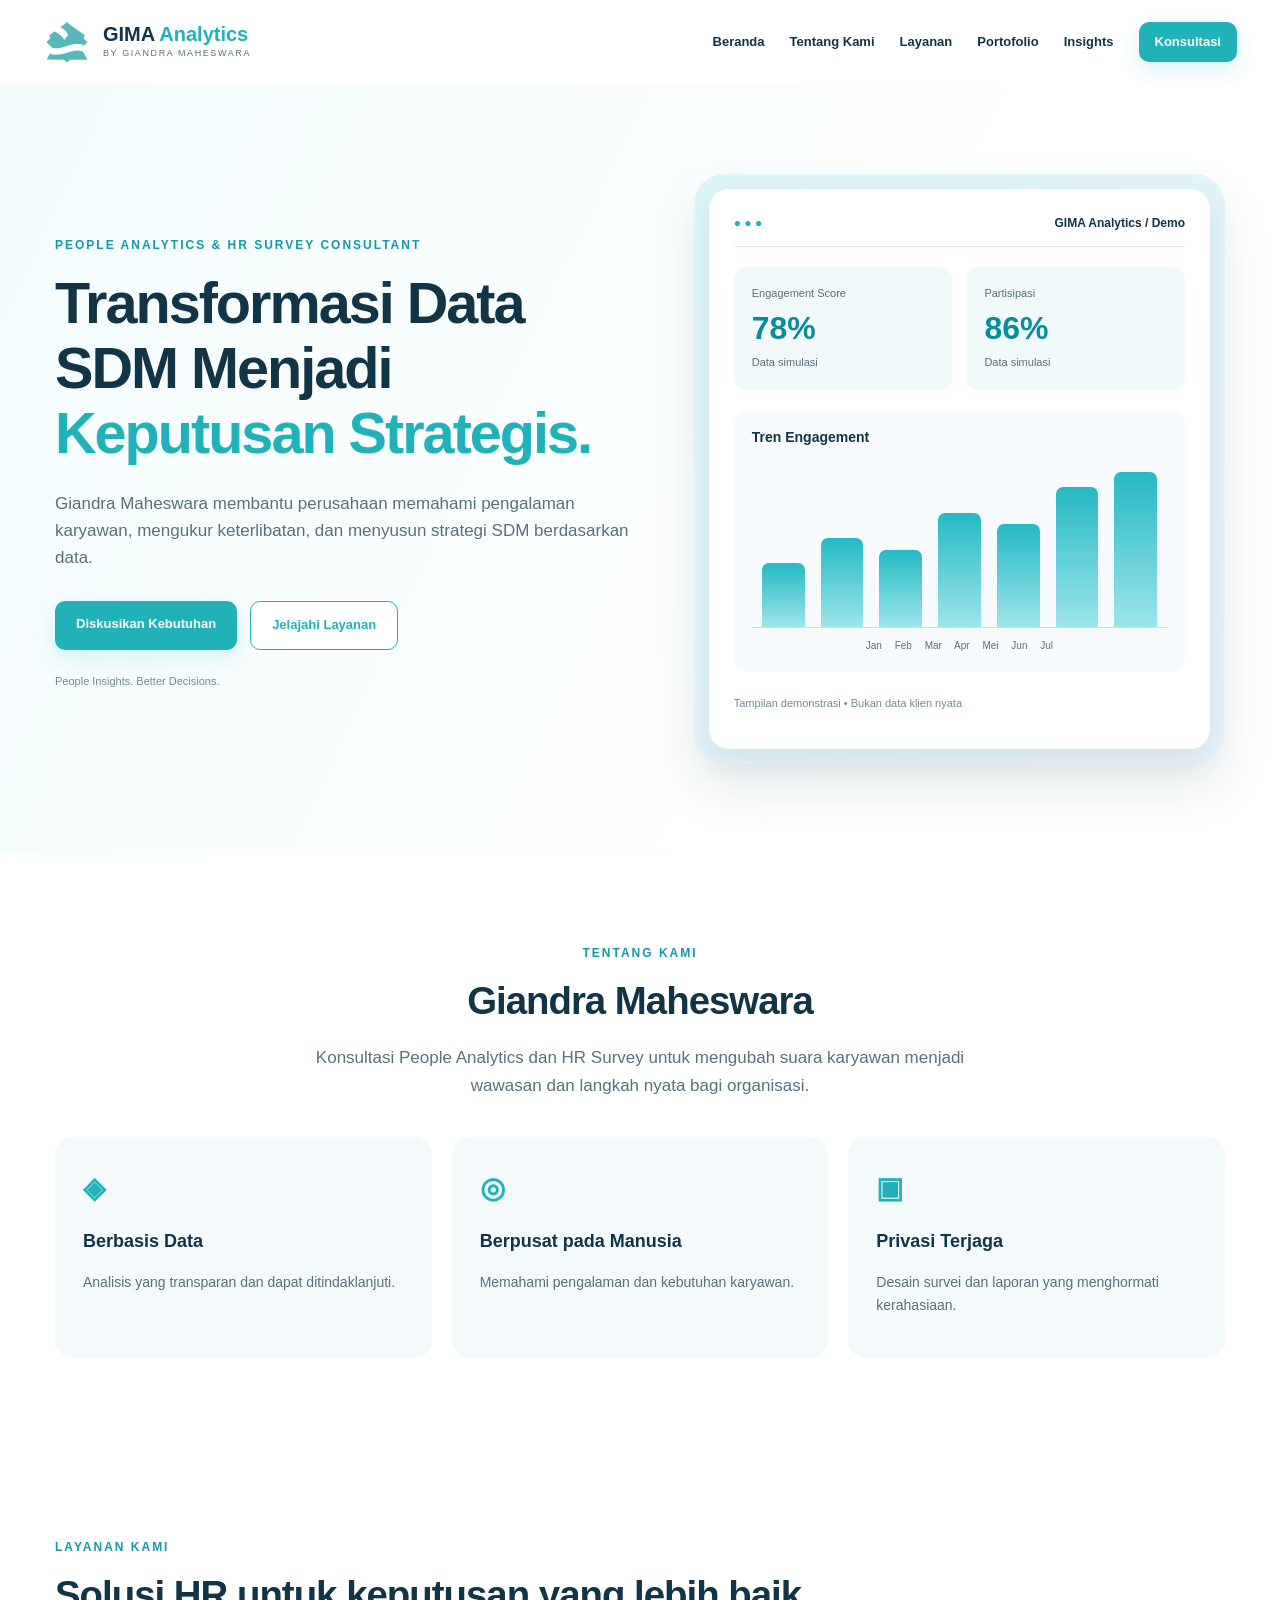
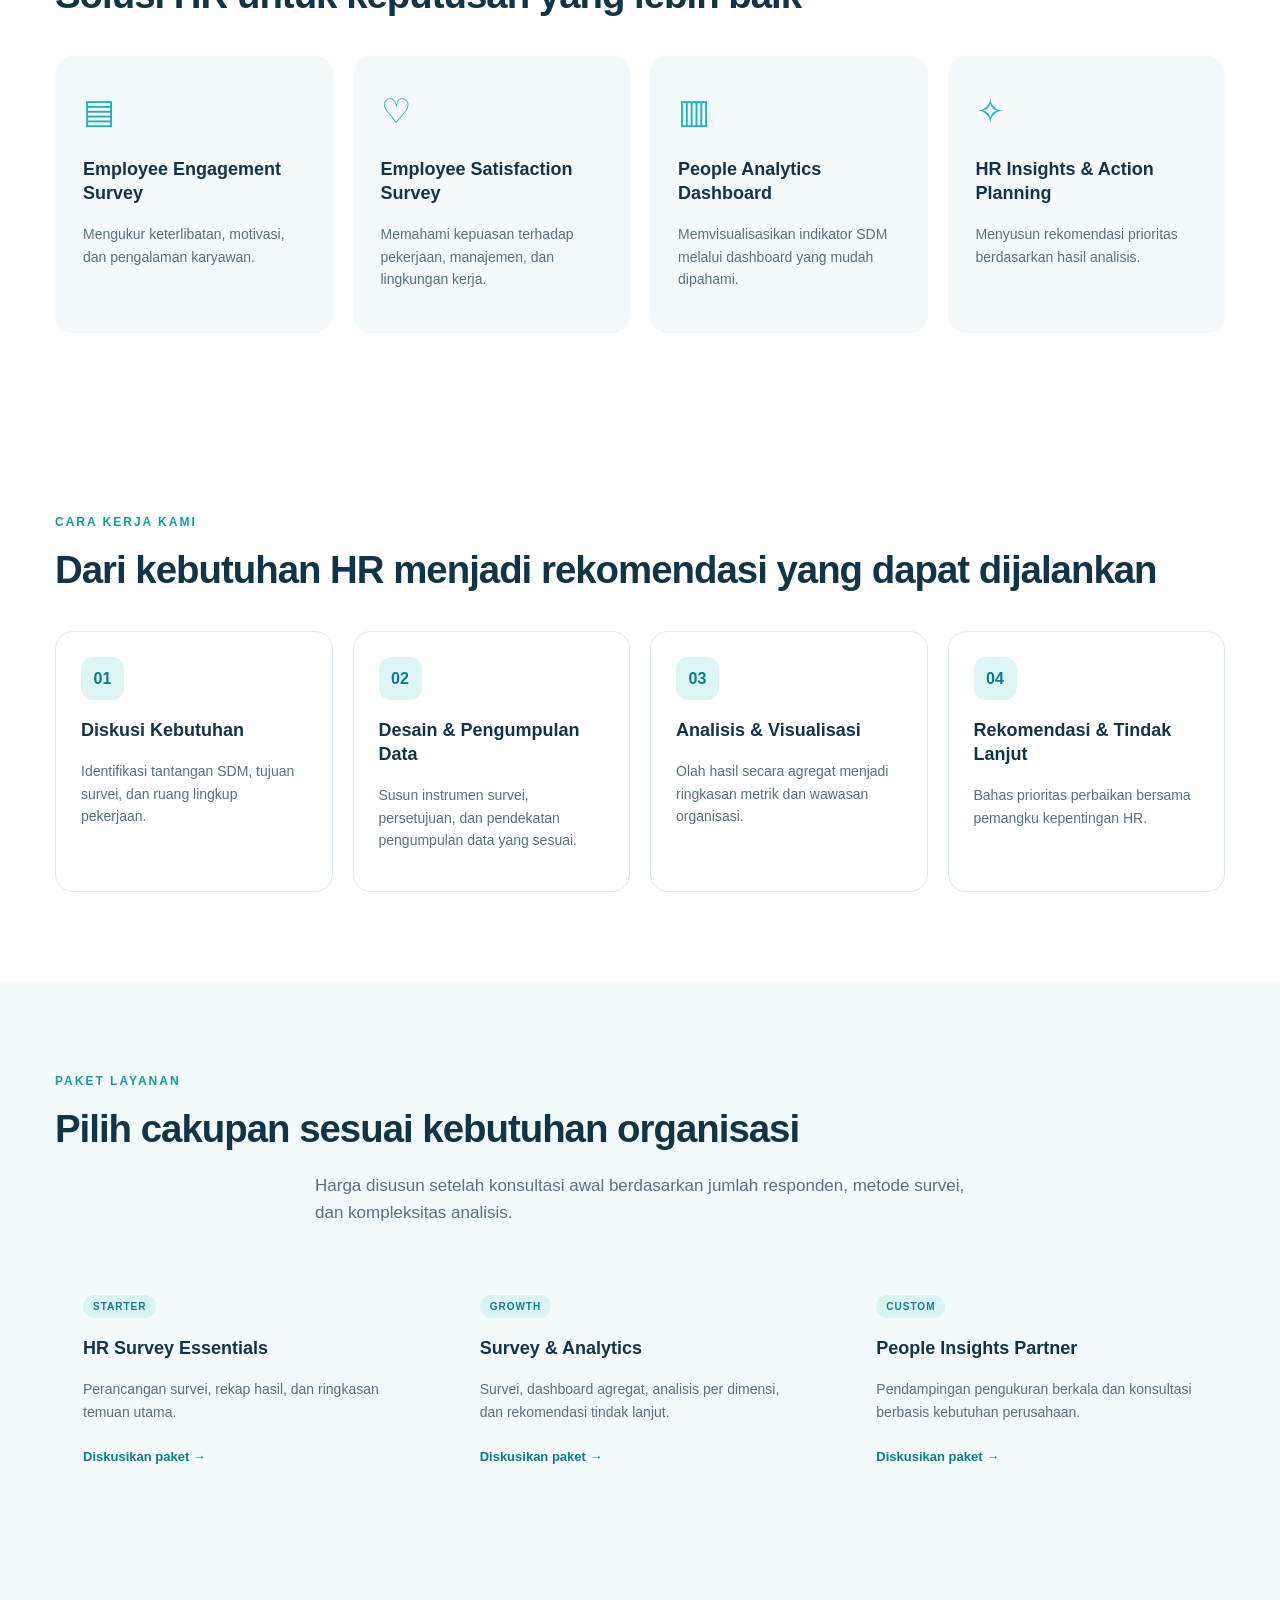
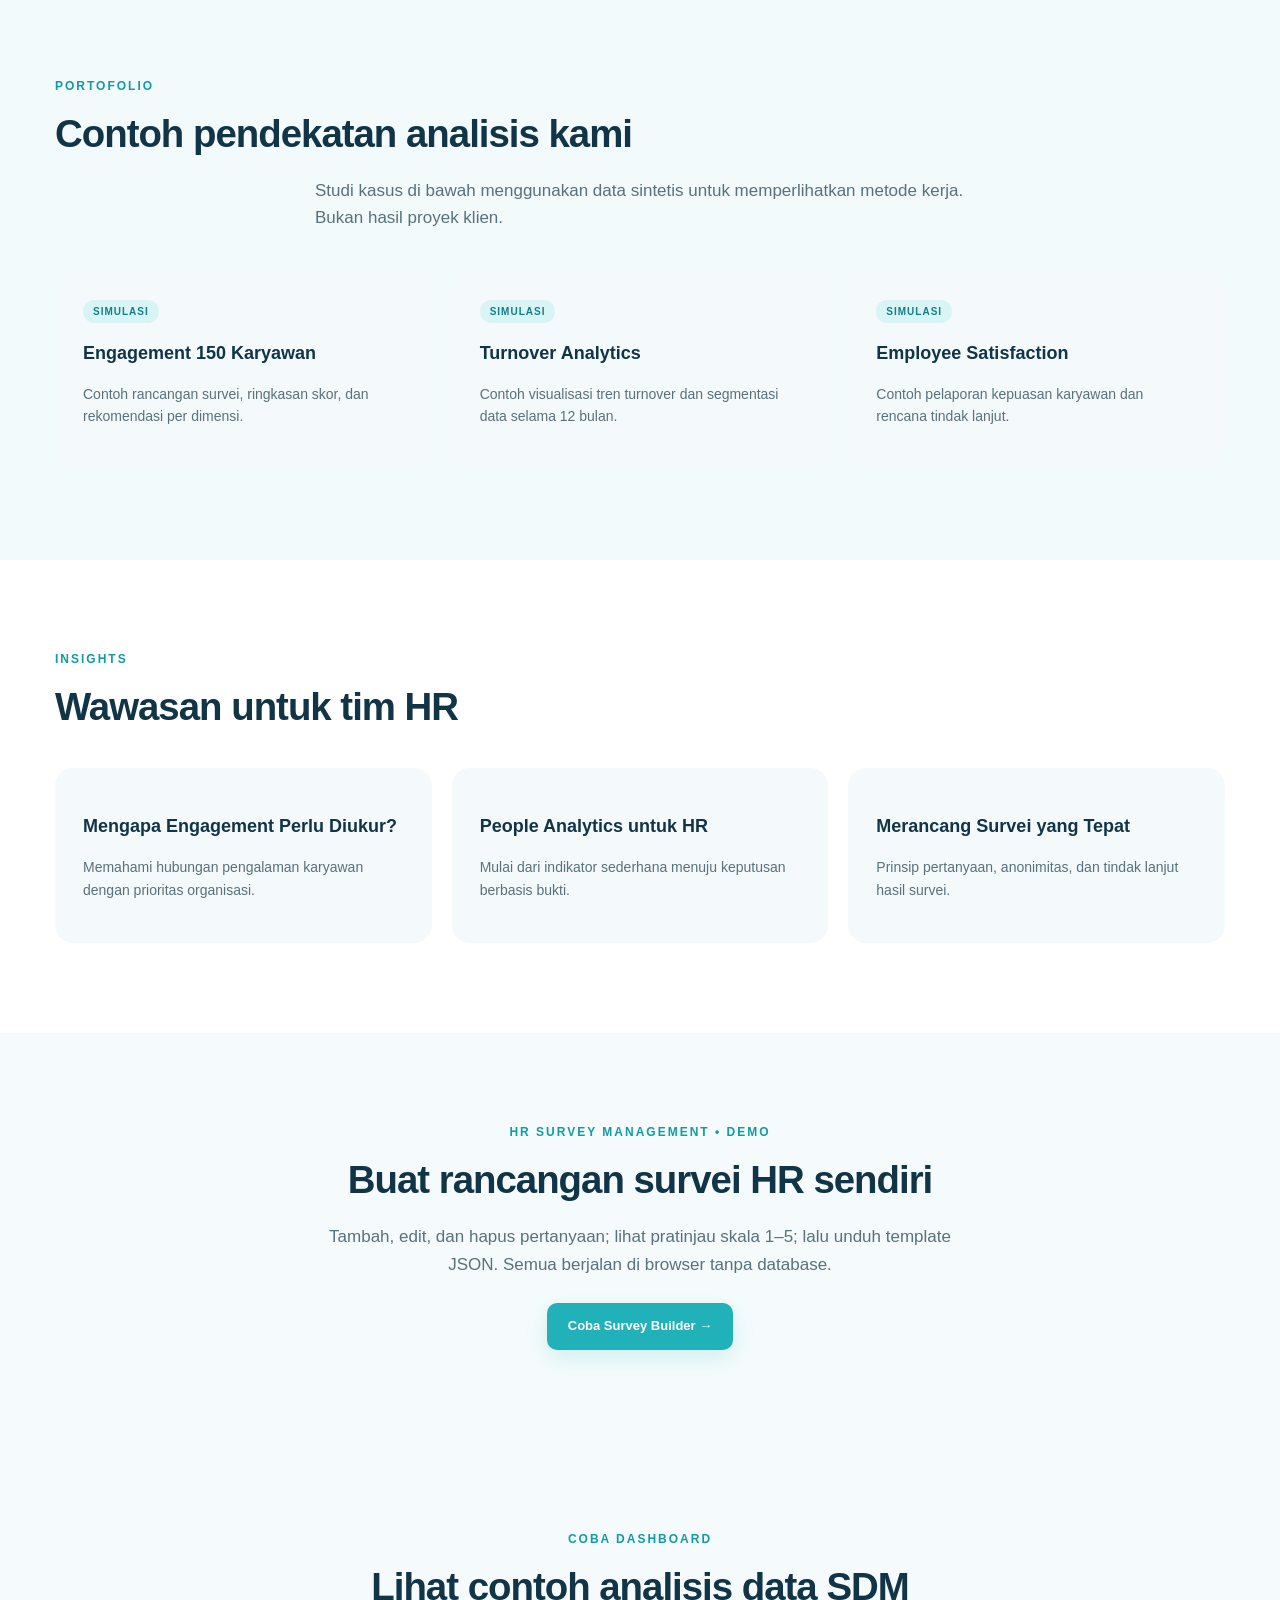
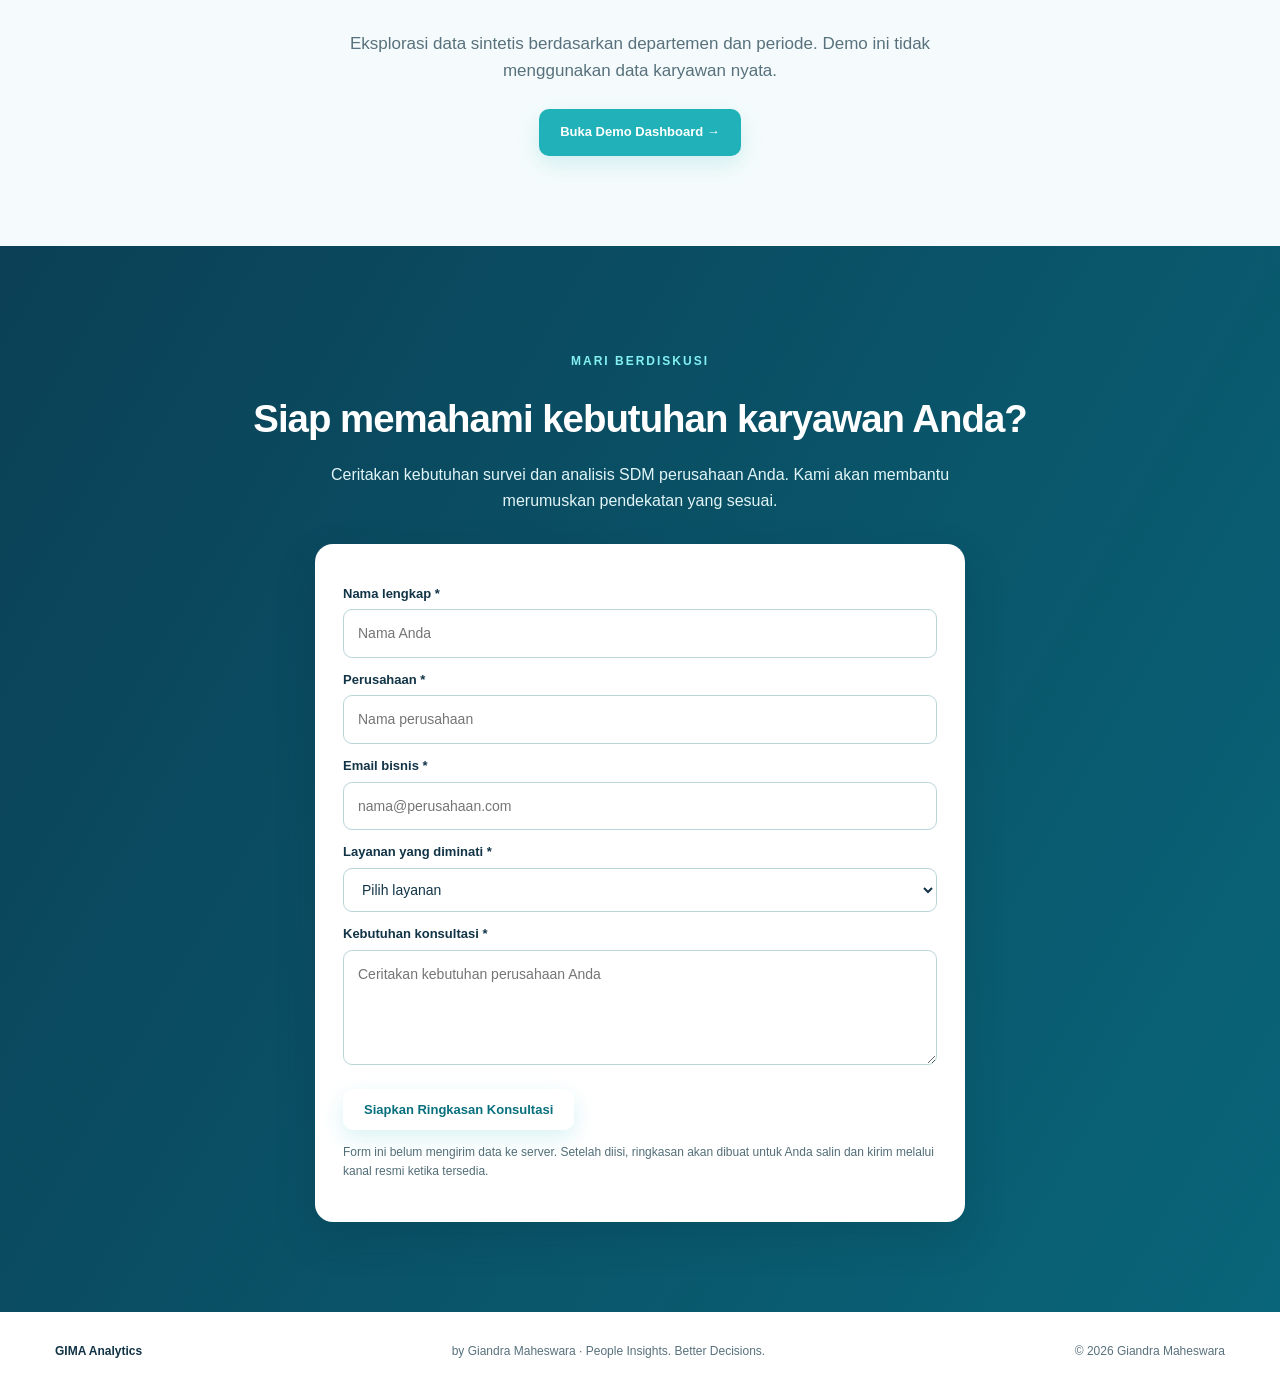
==== commit 5127cd04: "feat(survey): link survey builder demo from homepage" ====
--- a/index.html
+++ b/index.html
@@ -1 +1 @@
-<!doctype html><html lang="id"><head><meta charset="utf-8"><meta name="viewport" content="width=device-width,initial-scale=1"><meta name="description" content="GIMA Analytics by Giandra Maheswara — People Analytics dan HR Survey Consulting untuk keputusan SDM berbasis data."><title>GIMA Analytics | Giandra Maheswara</title><link rel="stylesheet" href="/assets/css/base.css"><link rel="stylesheet" href="/assets/css/sections.css"><link rel="stylesheet" href="/assets/css/contact.css"></head><body><header class="top"><a class="brand" href="#home"><img class="brand-logo" src="/assets/giandra-maheswara-logo.svg" alt="Logo Giandra Maheswara" width="48" height="48"><span><strong>GIMA <em>Analytics</em></strong><small>BY GIANDRA MAHESWARA</small></span></a><button id="menu" aria-label="Buka menu" aria-expanded="false">☰</button><nav id="nav"><a href="#home">Beranda</a><a href="#about">Tentang Kami</a><a href="#services">Layanan</a><a href="#portfolio">Portofolio</a><a href="#insights">Insights</a><a href="#contact" class="btn small">Konsultasi</a></nav></header><main><section class="hero section" id="home"><div><p class="eyebrow">PEOPLE ANALYTICS & HR SURVEY CONSULTANT</p><h1>Transformasi Data SDM Menjadi <span>Keputusan Strategis.</span></h1><p class="lead">Giandra Maheswara membantu perusahaan memahami pengalaman karyawan, mengukur keterlibatan, dan menyusun strategi SDM berdasarkan data.</p><div class="actions"><a class="btn" href="#contact">Diskusikan Kebutuhan</a><a class="btn outline" href="#services">Jelajahi Layanan</a></div><p class="micro">People Insights. Better Decisions.</p></div><div class="visual"><div class="window"><div class="windowtop">● ● ● <span>GIMA Analytics / Demo</span></div><div class="stats"><article><small>Engagement Score</small><strong>78%</strong><span>Data simulasi</span></article><article><small>Partisipasi</small><strong>86%</strong><span>Data simulasi</span></article></div><div class="chart"><h3>Tren Engagement</h3><div class="bars"><i style="height:38%"></i><i style="height:53%"></i><i style="height:46%"></i><i style="height:68%"></i><i style="height:61%"></i><i style="height:83%"></i><i style="height:92%"></i></div><div class="axis">Jan　 Feb　 Mar　 Apr　 Mei　 Jun　 Jul</div></div><p class="micro">Tampilan demonstrasi • Bukan data klien nyata</p></div></div></section><section class="section about" id="about"><p class="eyebrow">TENTANG KAMI</p><h2>Giandra Maheswara</h2><p class="intro">Konsultasi People Analytics dan HR Survey untuk mengubah suara karyawan menjadi wawasan dan langkah nyata bagi organisasi.</p><div class="features"><article><b>◈</b><h3>Berbasis Data</h3><p>Analisis yang transparan dan dapat ditindaklanjuti.</p></article><article><b>◎</b><h3>Berpusat pada Manusia</h3><p>Memahami pengalaman dan kebutuhan karyawan.</p></article><article><b>▣</b><h3>Privasi Terjaga</h3><p>Desain survei dan laporan yang menghormati kerahasiaan.</p></article></div></section><section class="section" id="services"><p class="eyebrow">LAYANAN KAMI</p><h2>Solusi HR untuk keputusan yang lebih baik</h2><div class="cards"><article><div class="glyph">▤</div><h3>Employee Engagement Survey</h3><p>Mengukur keterlibatan, motivasi, dan pengalaman karyawan.</p></article><article><div class="glyph">♡</div><h3>Employee Satisfaction Survey</h3><p>Memahami kepuasan terhadap pekerjaan, manajemen, dan lingkungan kerja.</p></article><article><div class="glyph">▥</div><h3>People Analytics Dashboard</h3><p>Memvisualisasikan indikator SDM melalui dashboard yang mudah dipahami.</p></article><article><div class="glyph">✧</div><h3>HR Insights & Action Planning</h3><p>Menyusun rekomendasi prioritas berdasarkan hasil analisis.</p></article></div></section><section class="section process" id="process"><p class="eyebrow">CARA KERJA KAMI</p><h2>Dari kebutuhan HR menjadi rekomendasi yang dapat dijalankan</h2><div class="process-grid"><article><span>01</span><h3>Diskusi Kebutuhan</h3><p>Identifikasi tantangan SDM, tujuan survei, dan ruang lingkup pekerjaan.</p></article><article><span>02</span><h3>Desain & Pengumpulan Data</h3><p>Susun instrumen survei, persetujuan, dan pendekatan pengumpulan data yang sesuai.</p></article><article><span>03</span><h3>Analisis & Visualisasi</h3><p>Olah hasil secara agregat menjadi ringkasan metrik dan wawasan organisasi.</p></article><article><span>04</span><h3>Rekomendasi & Tindak Lanjut</h3><p>Bahas prioritas perbaikan bersama pemangku kepentingan HR.</p></article></div></section><section class="section shaded" id="packages"><p class="eyebrow">PAKET LAYANAN</p><h2>Pilih cakupan sesuai kebutuhan organisasi</h2><p class="intro">Harga disusun setelah konsultasi awal berdasarkan jumlah responden, metode survei, dan kompleksitas analisis.</p><div class="cards three"><article><span class="pill">STARTER</span><h3>HR Survey Essentials</h3><p>Perancangan survei, rekap hasil, dan ringkasan temuan utama.</p><a class="text-link" href="#contact">Diskusikan paket →</a></article><article><span class="pill">GROWTH</span><h3>Survey & Analytics</h3><p>Survei, dashboard agregat, analisis per dimensi, dan rekomendasi tindak lanjut.</p><a class="text-link" href="#contact">Diskusikan paket →</a></article><article><span class="pill">CUSTOM</span><h3>People Insights Partner</h3><p>Pendampingan pengukuran berkala dan konsultasi berbasis kebutuhan perusahaan.</p><a class="text-link" href="#contact">Diskusikan paket →</a></article></div></section><section class="section shaded" id="portfolio"><p class="eyebrow">PORTOFOLIO</p><h2>Contoh pendekatan analisis kami</h2><p class="intro">Studi kasus di bawah menggunakan data sintetis untuk memperlihatkan metode kerja. Bukan hasil proyek klien.</p><div class="cards three"><article><span class="pill">SIMULASI</span><h3>Engagement 150 Karyawan</h3><p>Contoh rancangan survei, ringkasan skor, dan rekomendasi per dimensi.</p></article><article><span class="pill">SIMULASI</span><h3>Turnover Analytics</h3><p>Contoh visualisasi tren turnover dan segmentasi data selama 12 bulan.</p></article><article><span class="pill">SIMULASI</span><h3>Employee Satisfaction</h3><p>Contoh pelaporan kepuasan karyawan dan rencana tindak lanjut.</p></article></div></section><section class="section" id="insights"><p class="eyebrow">INSIGHTS</p><h2>Wawasan untuk tim HR</h2><div class="cards three"><article><h3>Mengapa Engagement Perlu Diukur?</h3><p>Memahami hubungan pengalaman karyawan dengan prioritas organisasi.</p></article><article><h3>People Analytics untuk HR</h3><p>Mulai dari indikator sederhana menuju keputusan berbasis bukti.</p></article><article><h3>Merancang Survei yang Tepat</h3><p>Prinsip pertanyaan, anonimitas, dan tindak lanjut hasil survei.</p></article></div></section><section class="section demo-teaser"><p class="eyebrow">COBA DASHBOARD</p><h2>Lihat contoh analisis data SDM</h2><p class="intro">Eksplorasi data sintetis berdasarkan departemen dan periode. Demo ini tidak menggunakan data karyawan nyata.</p><a class="btn" href="/dashboard">Buka Demo Dashboard →</a></section><section class="section cta" id="contact"><p class="eyebrow">MARI BERDISKUSI</p><h2>Siap memahami kebutuhan karyawan Anda?</h2><p>Ceritakan kebutuhan survei dan analisis SDM perusahaan Anda. Kami akan membantu merumuskan pendekatan yang sesuai.</p><form id="consultation-form" class="consultation-form"><label for="contact-name">Nama lengkap *</label><input id="contact-name" name="name" autocomplete="name" required maxlength="100" placeholder="Nama Anda"><label for="contact-company">Perusahaan *</label><input id="contact-company" name="company" required maxlength="120" placeholder="Nama perusahaan"><label for="contact-email">Email bisnis *</label><input id="contact-email" name="email" type="email" autocomplete="email" required maxlength="180" placeholder="nama@perusahaan.com"><label for="contact-service">Layanan yang diminati *</label><select id="contact-service" name="service" required><option value="">Pilih layanan</option><option>Employee Engagement Survey</option><option>Employee Satisfaction Survey</option><option>People Analytics Dashboard</option><option>HR Insights & Action Planning</option></select><label for="contact-message">Kebutuhan konsultasi *</label><textarea id="contact-message" name="message" required maxlength="2000" rows="4" placeholder="Ceritakan kebutuhan perusahaan Anda"></textarea><button class="btn light" type="submit">Siapkan Ringkasan Konsultasi</button><p class="form-note" id="form-status" role="status" aria-live="polite">Form ini belum mengirim data ke server. Setelah diisi, ringkasan akan dibuat untuk Anda salin dan kirim melalui kanal resmi ketika tersedia.</p><div id="form-result" hidden><label for="consultation-summary">Ringkasan siap disalin</label><textarea id="consultation-summary" rows="8" readonly></textarea><button class="btn outline" id="copy-summary" type="button">Salin Ringkasan</button></div></form></section></main><footer><strong>GIMA Analytics</strong><span>by Giandra Maheswara · People Insights. Better Decisions.</span><span>© <span id="year"></span> Giandra Maheswara</span></footer><script src="/assets/js/navigation.js" defer></script><script src="/assets/js/consultation.js" defer></script></body></html>+<!doctype html><html lang="id"><head><meta charset="utf-8"><meta name="viewport" content="width=device-width,initial-scale=1"><meta name="description" content="GIMA Analytics by Giandra Maheswara — People Analytics dan HR Survey Consulting untuk keputusan SDM berbasis data."><title>GIMA Analytics | Giandra Maheswara</title><link rel="stylesheet" href="/assets/css/base.css"><link rel="stylesheet" href="/assets/css/sections.css"><link rel="stylesheet" href="/assets/css/contact.css"></head><body><header class="top"><a class="brand" href="#home"><img class="brand-logo" src="/assets/giandra-maheswara-logo.svg" alt="Logo Giandra Maheswara" width="48" height="48"><span><strong>GIMA <em>Analytics</em></strong><small>BY GIANDRA MAHESWARA</small></span></a><button id="menu" aria-label="Buka menu" aria-expanded="false">☰</button><nav id="nav"><a href="#home">Beranda</a><a href="#about">Tentang Kami</a><a href="#services">Layanan</a><a href="#portfolio">Portofolio</a><a href="#insights">Insights</a><a href="#contact" class="btn small">Konsultasi</a></nav></header><main><section class="hero section" id="home"><div><p class="eyebrow">PEOPLE ANALYTICS & HR SURVEY CONSULTANT</p><h1>Transformasi Data SDM Menjadi <span>Keputusan Strategis.</span></h1><p class="lead">Giandra Maheswara membantu perusahaan memahami pengalaman karyawan, mengukur keterlibatan, dan menyusun strategi SDM berdasarkan data.</p><div class="actions"><a class="btn" href="#contact">Diskusikan Kebutuhan</a><a class="btn outline" href="#services">Jelajahi Layanan</a></div><p class="micro">People Insights. Better Decisions.</p></div><div class="visual"><div class="window"><div class="windowtop">● ● ● <span>GIMA Analytics / Demo</span></div><div class="stats"><article><small>Engagement Score</small><strong>78%</strong><span>Data simulasi</span></article><article><small>Partisipasi</small><strong>86%</strong><span>Data simulasi</span></article></div><div class="chart"><h3>Tren Engagement</h3><div class="bars"><i style="height:38%"></i><i style="height:53%"></i><i style="height:46%"></i><i style="height:68%"></i><i style="height:61%"></i><i style="height:83%"></i><i style="height:92%"></i></div><div class="axis">Jan　 Feb　 Mar　 Apr　 Mei　 Jun　 Jul</div></div><p class="micro">Tampilan demonstrasi • Bukan data klien nyata</p></div></div></section><section class="section about" id="about"><p class="eyebrow">TENTANG KAMI</p><h2>Giandra Maheswara</h2><p class="intro">Konsultasi People Analytics dan HR Survey untuk mengubah suara karyawan menjadi wawasan dan langkah nyata bagi organisasi.</p><div class="features"><article><b>◈</b><h3>Berbasis Data</h3><p>Analisis yang transparan dan dapat ditindaklanjuti.</p></article><article><b>◎</b><h3>Berpusat pada Manusia</h3><p>Memahami pengalaman dan kebutuhan karyawan.</p></article><article><b>▣</b><h3>Privasi Terjaga</h3><p>Desain survei dan laporan yang menghormati kerahasiaan.</p></article></div></section><section class="section" id="services"><p class="eyebrow">LAYANAN KAMI</p><h2>Solusi HR untuk keputusan yang lebih baik</h2><div class="cards"><article><div class="glyph">▤</div><h3>Employee Engagement Survey</h3><p>Mengukur keterlibatan, motivasi, dan pengalaman karyawan.</p></article><article><div class="glyph">♡</div><h3>Employee Satisfaction Survey</h3><p>Memahami kepuasan terhadap pekerjaan, manajemen, dan lingkungan kerja.</p></article><article><div class="glyph">▥</div><h3>People Analytics Dashboard</h3><p>Memvisualisasikan indikator SDM melalui dashboard yang mudah dipahami.</p></article><article><div class="glyph">✧</div><h3>HR Insights & Action Planning</h3><p>Menyusun rekomendasi prioritas berdasarkan hasil analisis.</p></article></div></section><section class="section process" id="process"><p class="eyebrow">CARA KERJA KAMI</p><h2>Dari kebutuhan HR menjadi rekomendasi yang dapat dijalankan</h2><div class="process-grid"><article><span>01</span><h3>Diskusi Kebutuhan</h3><p>Identifikasi tantangan SDM, tujuan survei, dan ruang lingkup pekerjaan.</p></article><article><span>02</span><h3>Desain & Pengumpulan Data</h3><p>Susun instrumen survei, persetujuan, dan pendekatan pengumpulan data yang sesuai.</p></article><article><span>03</span><h3>Analisis & Visualisasi</h3><p>Olah hasil secara agregat menjadi ringkasan metrik dan wawasan organisasi.</p></article><article><span>04</span><h3>Rekomendasi & Tindak Lanjut</h3><p>Bahas prioritas perbaikan bersama pemangku kepentingan HR.</p></article></div></section><section class="section shaded" id="packages"><p class="eyebrow">PAKET LAYANAN</p><h2>Pilih cakupan sesuai kebutuhan organisasi</h2><p class="intro">Harga disusun setelah konsultasi awal berdasarkan jumlah responden, metode survei, dan kompleksitas analisis.</p><div class="cards three"><article><span class="pill">STARTER</span><h3>HR Survey Essentials</h3><p>Perancangan survei, rekap hasil, dan ringkasan temuan utama.</p><a class="text-link" href="#contact">Diskusikan paket →</a></article><article><span class="pill">GROWTH</span><h3>Survey & Analytics</h3><p>Survei, dashboard agregat, analisis per dimensi, dan rekomendasi tindak lanjut.</p><a class="text-link" href="#contact">Diskusikan paket →</a></article><article><span class="pill">CUSTOM</span><h3>People Insights Partner</h3><p>Pendampingan pengukuran berkala dan konsultasi berbasis kebutuhan perusahaan.</p><a class="text-link" href="#contact">Diskusikan paket →</a></article></div></section><section class="section shaded" id="portfolio"><p class="eyebrow">PORTOFOLIO</p><h2>Contoh pendekatan analisis kami</h2><p class="intro">Studi kasus di bawah menggunakan data sintetis untuk memperlihatkan metode kerja. Bukan hasil proyek klien.</p><div class="cards three"><article><span class="pill">SIMULASI</span><h3>Engagement 150 Karyawan</h3><p>Contoh rancangan survei, ringkasan skor, dan rekomendasi per dimensi.</p></article><article><span class="pill">SIMULASI</span><h3>Turnover Analytics</h3><p>Contoh visualisasi tren turnover dan segmentasi data selama 12 bulan.</p></article><article><span class="pill">SIMULASI</span><h3>Employee Satisfaction</h3><p>Contoh pelaporan kepuasan karyawan dan rencana tindak lanjut.</p></article></div></section><section class="section" id="insights"><p class="eyebrow">INSIGHTS</p><h2>Wawasan untuk tim HR</h2><div class="cards three"><article><h3>Mengapa Engagement Perlu Diukur?</h3><p>Memahami hubungan pengalaman karyawan dengan prioritas organisasi.</p></article><article><h3>People Analytics untuk HR</h3><p>Mulai dari indikator sederhana menuju keputusan berbasis bukti.</p></article><article><h3>Merancang Survei yang Tepat</h3><p>Prinsip pertanyaan, anonimitas, dan tindak lanjut hasil survei.</p></article></div></section><section class="section demo-teaser"><p class="eyebrow">HR SURVEY MANAGEMENT • DEMO</p><h2>Buat rancangan survei HR sendiri</h2><p class="intro">Tambah, edit, dan hapus pertanyaan; lihat pratinjau skala 1–5; lalu unduh template JSON. Semua berjalan di browser tanpa database.</p><a class="btn" href="/survey">Coba Survey Builder →</a></section><section class="section demo-teaser"><p class="eyebrow">COBA DASHBOARD</p><h2>Lihat contoh analisis data SDM</h2><p class="intro">Eksplorasi data sintetis berdasarkan departemen dan periode. Demo ini tidak menggunakan data karyawan nyata.</p><a class="btn" href="/dashboard">Buka Demo Dashboard →</a></section><section class="section cta" id="contact"><p class="eyebrow">MARI BERDISKUSI</p><h2>Siap memahami kebutuhan karyawan Anda?</h2><p>Ceritakan kebutuhan survei dan analisis SDM perusahaan Anda. Kami akan membantu merumuskan pendekatan yang sesuai.</p><form id="consultation-form" class="consultation-form"><label for="contact-name">Nama lengkap *</label><input id="contact-name" name="name" autocomplete="name" required maxlength="100" placeholder="Nama Anda"><label for="contact-company">Perusahaan *</label><input id="contact-company" name="company" required maxlength="120" placeholder="Nama perusahaan"><label for="contact-email">Email bisnis *</label><input id="contact-email" name="email" type="email" autocomplete="email" required maxlength="180" placeholder="nama@perusahaan.com"><label for="contact-service">Layanan yang diminati *</label><select id="contact-service" name="service" required><option value="">Pilih layanan</option><option>Employee Engagement Survey</option><option>Employee Satisfaction Survey</option><option>People Analytics Dashboard</option><option>HR Insights & Action Planning</option></select><label for="contact-message">Kebutuhan konsultasi *</label><textarea id="contact-message" name="message" required maxlength="2000" rows="4" placeholder="Ceritakan kebutuhan perusahaan Anda"></textarea><button class="btn light" type="submit">Siapkan Ringkasan Konsultasi</button><p class="form-note" id="form-status" role="status" aria-live="polite">Form ini belum mengirim data ke server. Setelah diisi, ringkasan akan dibuat untuk Anda salin dan kirim melalui kanal resmi ketika tersedia.</p><div id="form-result" hidden><label for="consultation-summary">Ringkasan siap disalin</label><textarea id="consultation-summary" rows="8" readonly></textarea><button class="btn outline" id="copy-summary" type="button">Salin Ringkasan</button></div></form></section></main><footer><strong>GIMA Analytics</strong><span>by Giandra Maheswara · People Insights. Better Decisions.</span><span>© <span id="year"></span> Giandra Maheswara</span></footer><script src="/assets/js/navigation.js" defer></script><script src="/assets/js/consultation.js" defer></script></body></html>
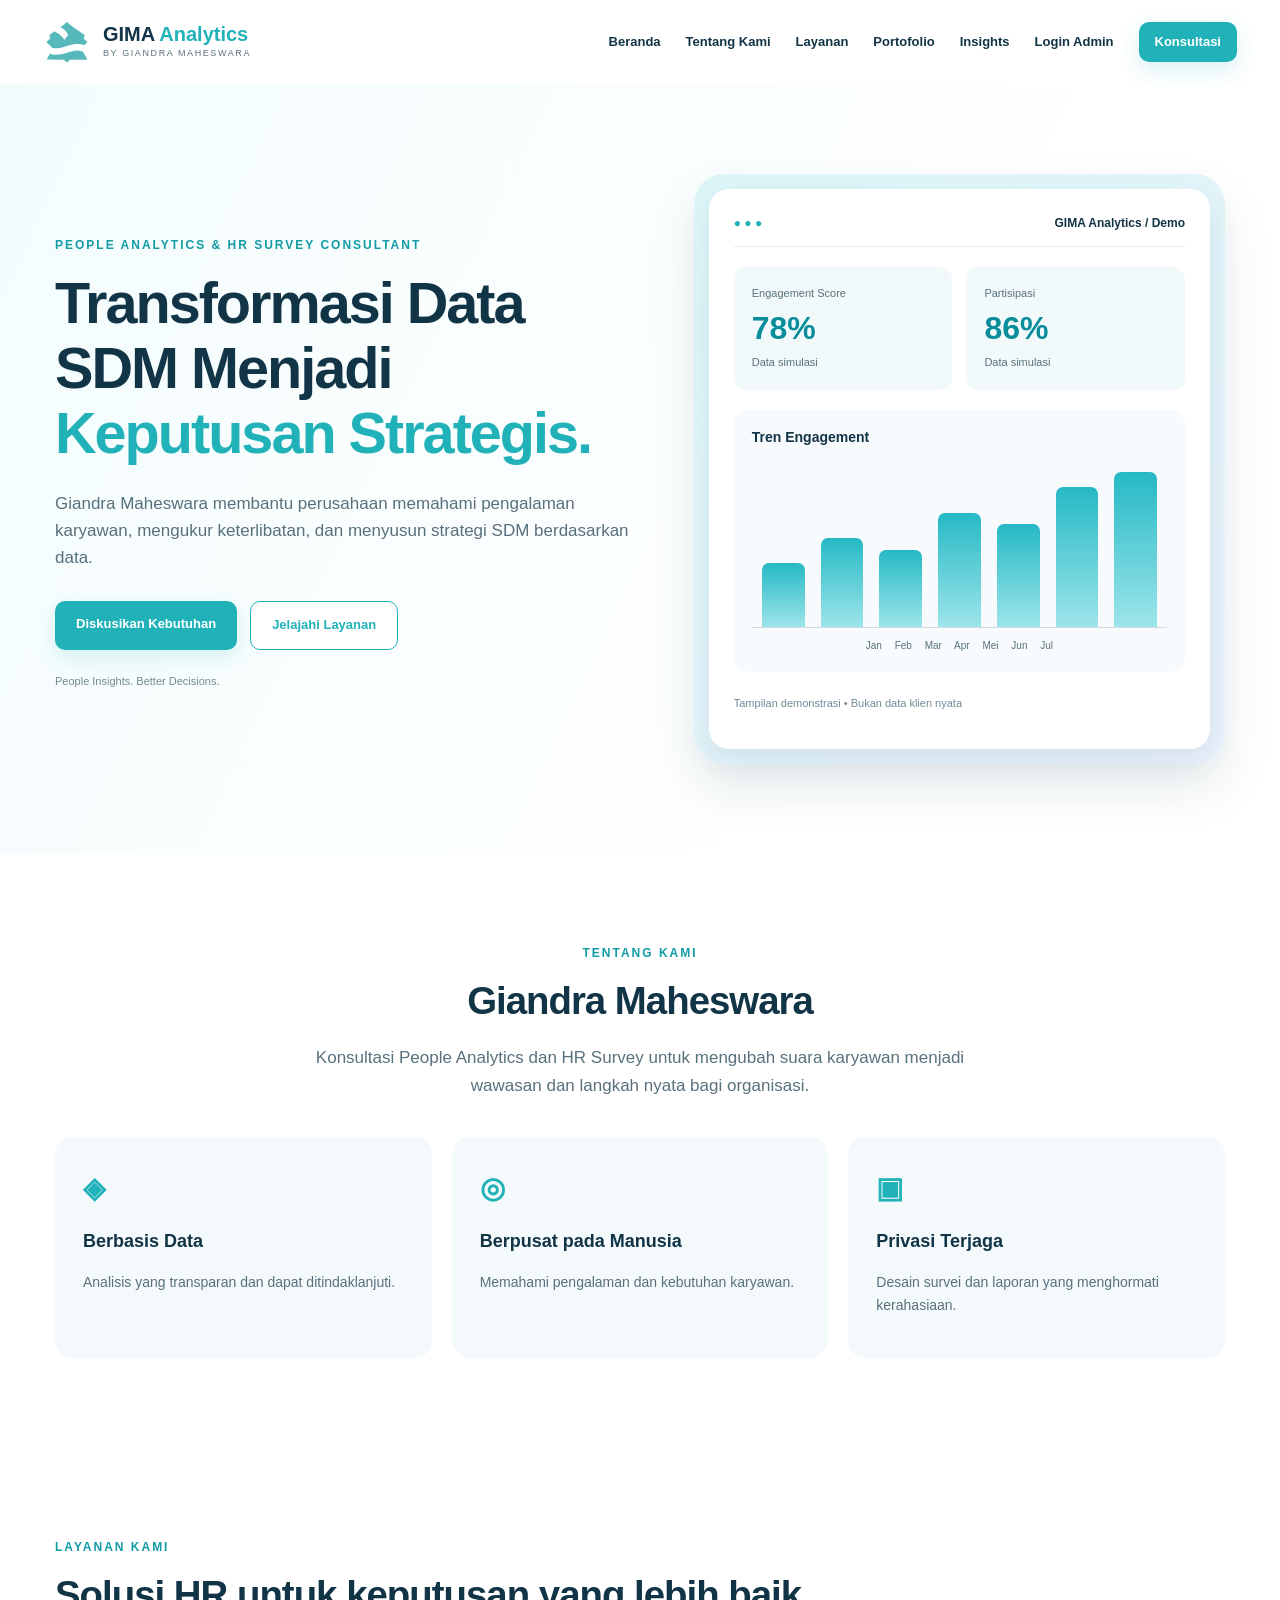
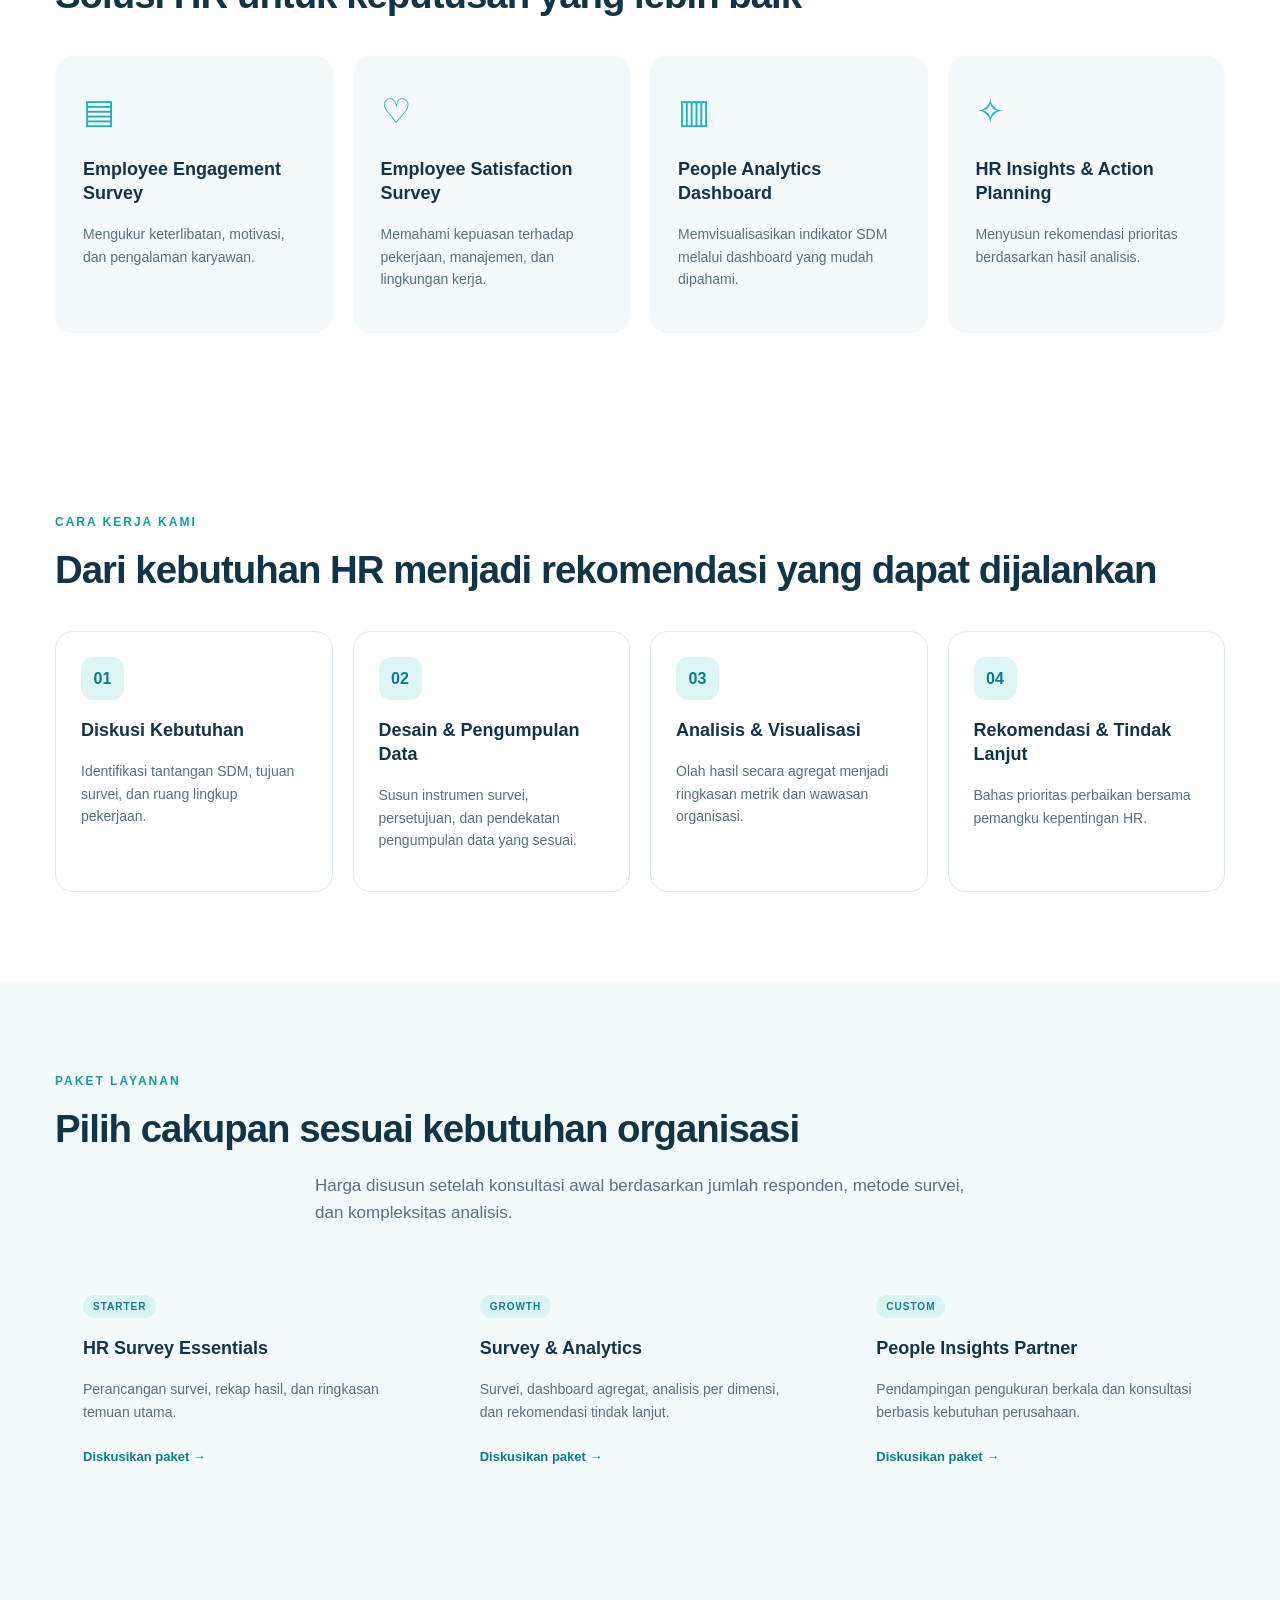
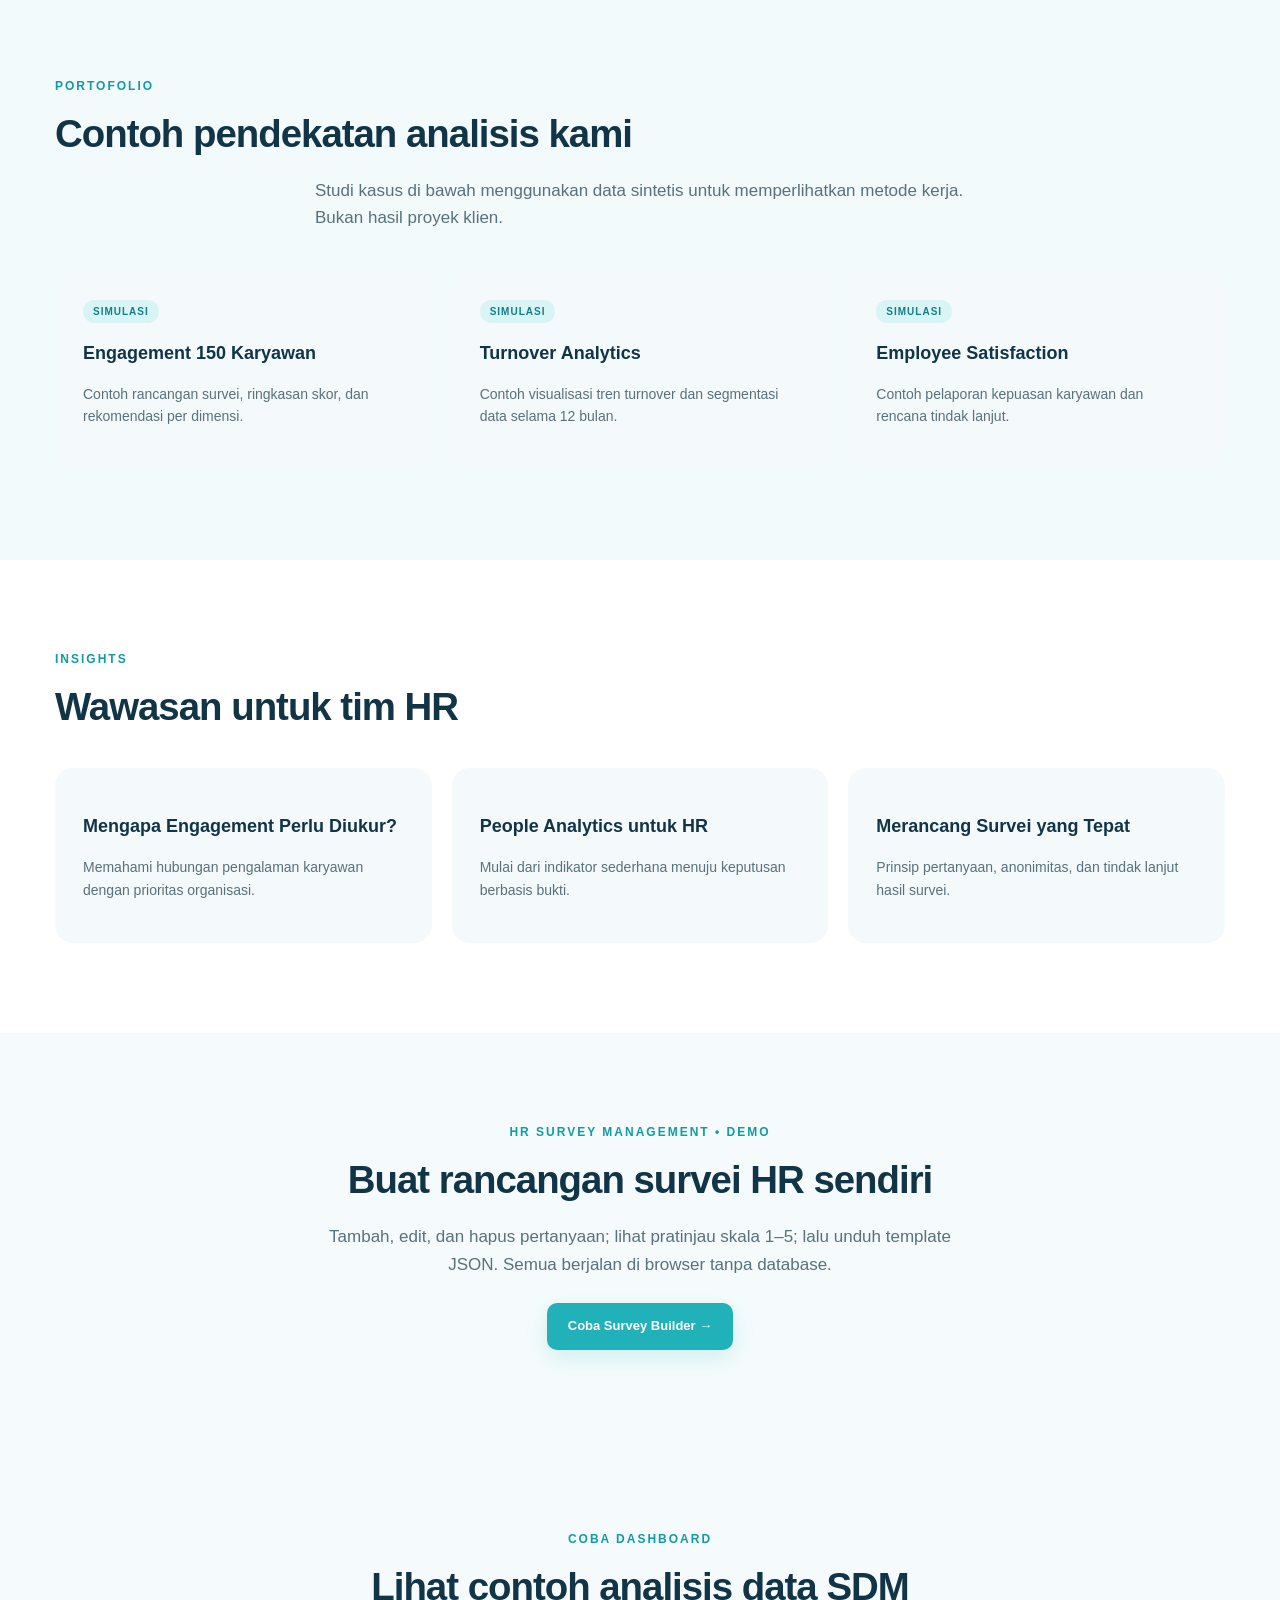
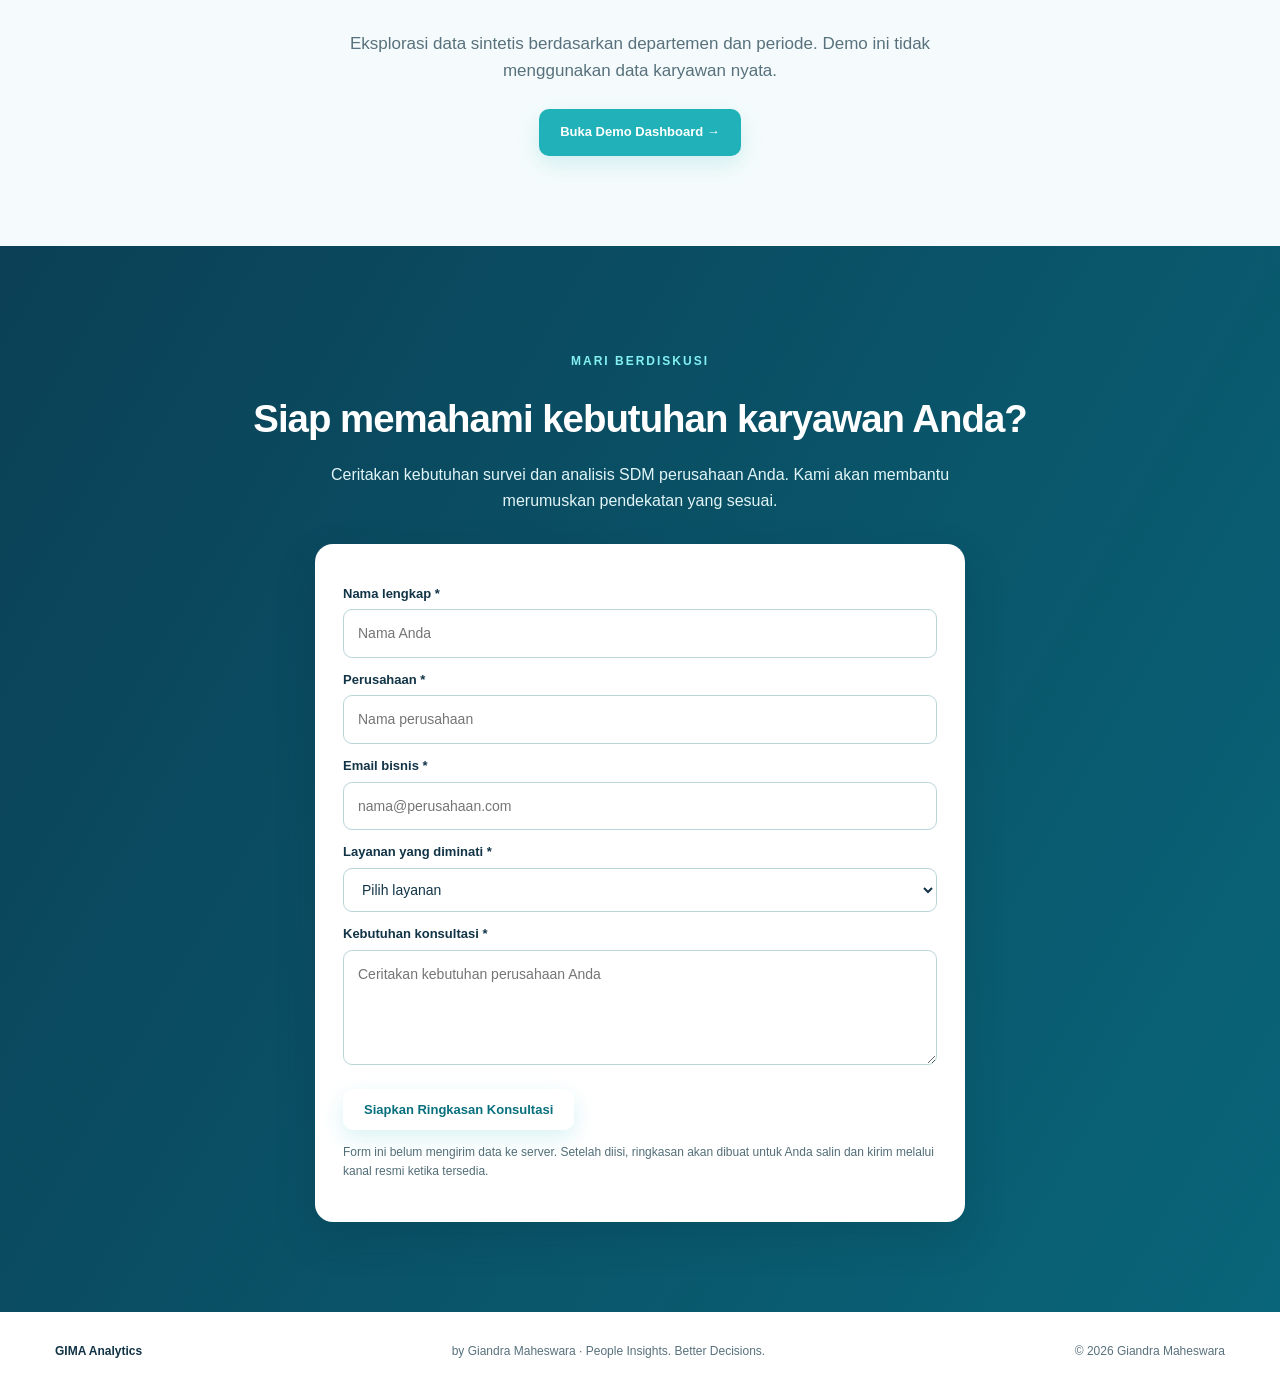
==== commit 49d101a1: "feat: add admin login link to desktop and mobile navigation" ====
--- a/index.html
+++ b/index.html
@@ -1 +1 @@
-<!doctype html><html lang="id"><head><meta charset="utf-8"><meta name="viewport" content="width=device-width,initial-scale=1"><meta name="description" content="GIMA Analytics by Giandra Maheswara — People Analytics dan HR Survey Consulting untuk keputusan SDM berbasis data."><title>GIMA Analytics | Giandra Maheswara</title><link rel="stylesheet" href="/assets/css/base.css"><link rel="stylesheet" href="/assets/css/sections.css"><link rel="stylesheet" href="/assets/css/contact.css"></head><body><header class="top"><a class="brand" href="#home"><img class="brand-logo" src="/assets/giandra-maheswara-logo.svg" alt="Logo Giandra Maheswara" width="48" height="48"><span><strong>GIMA <em>Analytics</em></strong><small>BY GIANDRA MAHESWARA</small></span></a><button id="menu" aria-label="Buka menu" aria-expanded="false">☰</button><nav id="nav"><a href="#home">Beranda</a><a href="#about">Tentang Kami</a><a href="#services">Layanan</a><a href="#portfolio">Portofolio</a><a href="#insights">Insights</a><a href="#contact" class="btn small">Konsultasi</a></nav></header><main><section class="hero section" id="home"><div><p class="eyebrow">PEOPLE ANALYTICS & HR SURVEY CONSULTANT</p><h1>Transformasi Data SDM Menjadi <span>Keputusan Strategis.</span></h1><p class="lead">Giandra Maheswara membantu perusahaan memahami pengalaman karyawan, mengukur keterlibatan, dan menyusun strategi SDM berdasarkan data.</p><div class="actions"><a class="btn" href="#contact">Diskusikan Kebutuhan</a><a class="btn outline" href="#services">Jelajahi Layanan</a></div><p class="micro">People Insights. Better Decisions.</p></div><div class="visual"><div class="window"><div class="windowtop">● ● ● <span>GIMA Analytics / Demo</span></div><div class="stats"><article><small>Engagement Score</small><strong>78%</strong><span>Data simulasi</span></article><article><small>Partisipasi</small><strong>86%</strong><span>Data simulasi</span></article></div><div class="chart"><h3>Tren Engagement</h3><div class="bars"><i style="height:38%"></i><i style="height:53%"></i><i style="height:46%"></i><i style="height:68%"></i><i style="height:61%"></i><i style="height:83%"></i><i style="height:92%"></i></div><div class="axis">Jan　 Feb　 Mar　 Apr　 Mei　 Jun　 Jul</div></div><p class="micro">Tampilan demonstrasi • Bukan data klien nyata</p></div></div></section><section class="section about" id="about"><p class="eyebrow">TENTANG KAMI</p><h2>Giandra Maheswara</h2><p class="intro">Konsultasi People Analytics dan HR Survey untuk mengubah suara karyawan menjadi wawasan dan langkah nyata bagi organisasi.</p><div class="features"><article><b>◈</b><h3>Berbasis Data</h3><p>Analisis yang transparan dan dapat ditindaklanjuti.</p></article><article><b>◎</b><h3>Berpusat pada Manusia</h3><p>Memahami pengalaman dan kebutuhan karyawan.</p></article><article><b>▣</b><h3>Privasi Terjaga</h3><p>Desain survei dan laporan yang menghormati kerahasiaan.</p></article></div></section><section class="section" id="services"><p class="eyebrow">LAYANAN KAMI</p><h2>Solusi HR untuk keputusan yang lebih baik</h2><div class="cards"><article><div class="glyph">▤</div><h3>Employee Engagement Survey</h3><p>Mengukur keterlibatan, motivasi, dan pengalaman karyawan.</p></article><article><div class="glyph">♡</div><h3>Employee Satisfaction Survey</h3><p>Memahami kepuasan terhadap pekerjaan, manajemen, dan lingkungan kerja.</p></article><article><div class="glyph">▥</div><h3>People Analytics Dashboard</h3><p>Memvisualisasikan indikator SDM melalui dashboard yang mudah dipahami.</p></article><article><div class="glyph">✧</div><h3>HR Insights & Action Planning</h3><p>Menyusun rekomendasi prioritas berdasarkan hasil analisis.</p></article></div></section><section class="section process" id="process"><p class="eyebrow">CARA KERJA KAMI</p><h2>Dari kebutuhan HR menjadi rekomendasi yang dapat dijalankan</h2><div class="process-grid"><article><span>01</span><h3>Diskusi Kebutuhan</h3><p>Identifikasi tantangan SDM, tujuan survei, dan ruang lingkup pekerjaan.</p></article><article><span>02</span><h3>Desain & Pengumpulan Data</h3><p>Susun instrumen survei, persetujuan, dan pendekatan pengumpulan data yang sesuai.</p></article><article><span>03</span><h3>Analisis & Visualisasi</h3><p>Olah hasil secara agregat menjadi ringkasan metrik dan wawasan organisasi.</p></article><article><span>04</span><h3>Rekomendasi & Tindak Lanjut</h3><p>Bahas prioritas perbaikan bersama pemangku kepentingan HR.</p></article></div></section><section class="section shaded" id="packages"><p class="eyebrow">PAKET LAYANAN</p><h2>Pilih cakupan sesuai kebutuhan organisasi</h2><p class="intro">Harga disusun setelah konsultasi awal berdasarkan jumlah responden, metode survei, dan kompleksitas analisis.</p><div class="cards three"><article><span class="pill">STARTER</span><h3>HR Survey Essentials</h3><p>Perancangan survei, rekap hasil, dan ringkasan temuan utama.</p><a class="text-link" href="#contact">Diskusikan paket →</a></article><article><span class="pill">GROWTH</span><h3>Survey & Analytics</h3><p>Survei, dashboard agregat, analisis per dimensi, dan rekomendasi tindak lanjut.</p><a class="text-link" href="#contact">Diskusikan paket →</a></article><article><span class="pill">CUSTOM</span><h3>People Insights Partner</h3><p>Pendampingan pengukuran berkala dan konsultasi berbasis kebutuhan perusahaan.</p><a class="text-link" href="#contact">Diskusikan paket →</a></article></div></section><section class="section shaded" id="portfolio"><p class="eyebrow">PORTOFOLIO</p><h2>Contoh pendekatan analisis kami</h2><p class="intro">Studi kasus di bawah menggunakan data sintetis untuk memperlihatkan metode kerja. Bukan hasil proyek klien.</p><div class="cards three"><article><span class="pill">SIMULASI</span><h3>Engagement 150 Karyawan</h3><p>Contoh rancangan survei, ringkasan skor, dan rekomendasi per dimensi.</p></article><article><span class="pill">SIMULASI</span><h3>Turnover Analytics</h3><p>Contoh visualisasi tren turnover dan segmentasi data selama 12 bulan.</p></article><article><span class="pill">SIMULASI</span><h3>Employee Satisfaction</h3><p>Contoh pelaporan kepuasan karyawan dan rencana tindak lanjut.</p></article></div></section><section class="section" id="insights"><p class="eyebrow">INSIGHTS</p><h2>Wawasan untuk tim HR</h2><div class="cards three"><article><h3>Mengapa Engagement Perlu Diukur?</h3><p>Memahami hubungan pengalaman karyawan dengan prioritas organisasi.</p></article><article><h3>People Analytics untuk HR</h3><p>Mulai dari indikator sederhana menuju keputusan berbasis bukti.</p></article><article><h3>Merancang Survei yang Tepat</h3><p>Prinsip pertanyaan, anonimitas, dan tindak lanjut hasil survei.</p></article></div></section><section class="section demo-teaser"><p class="eyebrow">HR SURVEY MANAGEMENT • DEMO</p><h2>Buat rancangan survei HR sendiri</h2><p class="intro">Tambah, edit, dan hapus pertanyaan; lihat pratinjau skala 1–5; lalu unduh template JSON. Semua berjalan di browser tanpa database.</p><a class="btn" href="/survey">Coba Survey Builder →</a></section><section class="section demo-teaser"><p class="eyebrow">COBA DASHBOARD</p><h2>Lihat contoh analisis data SDM</h2><p class="intro">Eksplorasi data sintetis berdasarkan departemen dan periode. Demo ini tidak menggunakan data karyawan nyata.</p><a class="btn" href="/dashboard">Buka Demo Dashboard →</a></section><section class="section cta" id="contact"><p class="eyebrow">MARI BERDISKUSI</p><h2>Siap memahami kebutuhan karyawan Anda?</h2><p>Ceritakan kebutuhan survei dan analisis SDM perusahaan Anda. Kami akan membantu merumuskan pendekatan yang sesuai.</p><form id="consultation-form" class="consultation-form"><label for="contact-name">Nama lengkap *</label><input id="contact-name" name="name" autocomplete="name" required maxlength="100" placeholder="Nama Anda"><label for="contact-company">Perusahaan *</label><input id="contact-company" name="company" required maxlength="120" placeholder="Nama perusahaan"><label for="contact-email">Email bisnis *</label><input id="contact-email" name="email" type="email" autocomplete="email" required maxlength="180" placeholder="nama@perusahaan.com"><label for="contact-service">Layanan yang diminati *</label><select id="contact-service" name="service" required><option value="">Pilih layanan</option><option>Employee Engagement Survey</option><option>Employee Satisfaction Survey</option><option>People Analytics Dashboard</option><option>HR Insights & Action Planning</option></select><label for="contact-message">Kebutuhan konsultasi *</label><textarea id="contact-message" name="message" required maxlength="2000" rows="4" placeholder="Ceritakan kebutuhan perusahaan Anda"></textarea><button class="btn light" type="submit">Siapkan Ringkasan Konsultasi</button><p class="form-note" id="form-status" role="status" aria-live="polite">Form ini belum mengirim data ke server. Setelah diisi, ringkasan akan dibuat untuk Anda salin dan kirim melalui kanal resmi ketika tersedia.</p><div id="form-result" hidden><label for="consultation-summary">Ringkasan siap disalin</label><textarea id="consultation-summary" rows="8" readonly></textarea><button class="btn outline" id="copy-summary" type="button">Salin Ringkasan</button></div></form></section></main><footer><strong>GIMA Analytics</strong><span>by Giandra Maheswara · People Insights. Better Decisions.</span><span>© <span id="year"></span> Giandra Maheswara</span></footer><script src="/assets/js/navigation.js" defer></script><script src="/assets/js/consultation.js" defer></script></body></html>+<!doctype html><html lang="id"><head><meta charset="utf-8"><meta name="viewport" content="width=device-width,initial-scale=1"><meta name="description" content="GIMA Analytics by Giandra Maheswara — People Analytics dan HR Survey Consulting untuk keputusan SDM berbasis data."><title>GIMA Analytics | Giandra Maheswara</title><link rel="stylesheet" href="/assets/css/base.css"><link rel="stylesheet" href="/assets/css/sections.css"><link rel="stylesheet" href="/assets/css/contact.css"></head><body><header class="top"><a class="brand" href="#home"><img class="brand-logo" src="/assets/giandra-maheswara-logo.svg" alt="Logo Giandra Maheswara" width="48" height="48"><span><strong>GIMA <em>Analytics</em></strong><small>BY GIANDRA MAHESWARA</small></span></a><button id="menu" aria-label="Buka menu" aria-expanded="false">☰</button><nav id="nav"><a href="#home">Beranda</a><a href="#about">Tentang Kami</a><a href="#services">Layanan</a><a href="#portfolio">Portofolio</a><a href="#insights">Insights</a><a href="/login" class="admin-login-link">Login Admin</a><a href="#contact" class="btn small">Konsultasi</a></nav></header><main><section class="hero section" id="home"><div><p class="eyebrow">PEOPLE ANALYTICS & HR SURVEY CONSULTANT</p><h1>Transformasi Data SDM Menjadi <span>Keputusan Strategis.</span></h1><p class="lead">Giandra Maheswara membantu perusahaan memahami pengalaman karyawan, mengukur keterlibatan, dan menyusun strategi SDM berdasarkan data.</p><div class="actions"><a class="btn" href="#contact">Diskusikan Kebutuhan</a><a class="btn outline" href="#services">Jelajahi Layanan</a></div><p class="micro">People Insights. Better Decisions.</p></div><div class="visual"><div class="window"><div class="windowtop">● ● ● <span>GIMA Analytics / Demo</span></div><div class="stats"><article><small>Engagement Score</small><strong>78%</strong><span>Data simulasi</span></article><article><small>Partisipasi</small><strong>86%</strong><span>Data simulasi</span></article></div><div class="chart"><h3>Tren Engagement</h3><div class="bars"><i style="height:38%"></i><i style="height:53%"></i><i style="height:46%"></i><i style="height:68%"></i><i style="height:61%"></i><i style="height:83%"></i><i style="height:92%"></i></div><div class="axis">Jan　 Feb　 Mar　 Apr　 Mei　 Jun　 Jul</div></div><p class="micro">Tampilan demonstrasi • Bukan data klien nyata</p></div></div></section><section class="section about" id="about"><p class="eyebrow">TENTANG KAMI</p><h2>Giandra Maheswara</h2><p class="intro">Konsultasi People Analytics dan HR Survey untuk mengubah suara karyawan menjadi wawasan dan langkah nyata bagi organisasi.</p><div class="features"><article><b>◈</b><h3>Berbasis Data</h3><p>Analisis yang transparan dan dapat ditindaklanjuti.</p></article><article><b>◎</b><h3>Berpusat pada Manusia</h3><p>Memahami pengalaman dan kebutuhan karyawan.</p></article><article><b>▣</b><h3>Privasi Terjaga</h3><p>Desain survei dan laporan yang menghormati kerahasiaan.</p></article></div></section><section class="section" id="services"><p class="eyebrow">LAYANAN KAMI</p><h2>Solusi HR untuk keputusan yang lebih baik</h2><div class="cards"><article><div class="glyph">▤</div><h3>Employee Engagement Survey</h3><p>Mengukur keterlibatan, motivasi, dan pengalaman karyawan.</p></article><article><div class="glyph">♡</div><h3>Employee Satisfaction Survey</h3><p>Memahami kepuasan terhadap pekerjaan, manajemen, dan lingkungan kerja.</p></article><article><div class="glyph">▥</div><h3>People Analytics Dashboard</h3><p>Memvisualisasikan indikator SDM melalui dashboard yang mudah dipahami.</p></article><article><div class="glyph">✧</div><h3>HR Insights & Action Planning</h3><p>Menyusun rekomendasi prioritas berdasarkan hasil analisis.</p></article></div></section><section class="section process" id="process"><p class="eyebrow">CARA KERJA KAMI</p><h2>Dari kebutuhan HR menjadi rekomendasi yang dapat dijalankan</h2><div class="process-grid"><article><span>01</span><h3>Diskusi Kebutuhan</h3><p>Identifikasi tantangan SDM, tujuan survei, dan ruang lingkup pekerjaan.</p></article><article><span>02</span><h3>Desain & Pengumpulan Data</h3><p>Susun instrumen survei, persetujuan, dan pendekatan pengumpulan data yang sesuai.</p></article><article><span>03</span><h3>Analisis & Visualisasi</h3><p>Olah hasil secara agregat menjadi ringkasan metrik dan wawasan organisasi.</p></article><article><span>04</span><h3>Rekomendasi & Tindak Lanjut</h3><p>Bahas prioritas perbaikan bersama pemangku kepentingan HR.</p></article></div></section><section class="section shaded" id="packages"><p class="eyebrow">PAKET LAYANAN</p><h2>Pilih cakupan sesuai kebutuhan organisasi</h2><p class="intro">Harga disusun setelah konsultasi awal berdasarkan jumlah responden, metode survei, dan kompleksitas analisis.</p><div class="cards three"><article><span class="pill">STARTER</span><h3>HR Survey Essentials</h3><p>Perancangan survei, rekap hasil, dan ringkasan temuan utama.</p><a class="text-link" href="#contact">Diskusikan paket →</a></article><article><span class="pill">GROWTH</span><h3>Survey & Analytics</h3><p>Survei, dashboard agregat, analisis per dimensi, dan rekomendasi tindak lanjut.</p><a class="text-link" href="#contact">Diskusikan paket →</a></article><article><span class="pill">CUSTOM</span><h3>People Insights Partner</h3><p>Pendampingan pengukuran berkala dan konsultasi berbasis kebutuhan perusahaan.</p><a class="text-link" href="#contact">Diskusikan paket →</a></article></div></section><section class="section shaded" id="portfolio"><p class="eyebrow">PORTOFOLIO</p><h2>Contoh pendekatan analisis kami</h2><p class="intro">Studi kasus di bawah menggunakan data sintetis untuk memperlihatkan metode kerja. Bukan hasil proyek klien.</p><div class="cards three"><article><span class="pill">SIMULASI</span><h3>Engagement 150 Karyawan</h3><p>Contoh rancangan survei, ringkasan skor, dan rekomendasi per dimensi.</p></article><article><span class="pill">SIMULASI</span><h3>Turnover Analytics</h3><p>Contoh visualisasi tren turnover dan segmentasi data selama 12 bulan.</p></article><article><span class="pill">SIMULASI</span><h3>Employee Satisfaction</h3><p>Contoh pelaporan kepuasan karyawan dan rencana tindak lanjut.</p></article></div></section><section class="section" id="insights"><p class="eyebrow">INSIGHTS</p><h2>Wawasan untuk tim HR</h2><div class="cards three"><article><h3>Mengapa Engagement Perlu Diukur?</h3><p>Memahami hubungan pengalaman karyawan dengan prioritas organisasi.</p></article><article><h3>People Analytics untuk HR</h3><p>Mulai dari indikator sederhana menuju keputusan berbasis bukti.</p></article><article><h3>Merancang Survei yang Tepat</h3><p>Prinsip pertanyaan, anonimitas, dan tindak lanjut hasil survei.</p></article></div></section><section class="section demo-teaser"><p class="eyebrow">HR SURVEY MANAGEMENT • DEMO</p><h2>Buat rancangan survei HR sendiri</h2><p class="intro">Tambah, edit, dan hapus pertanyaan; lihat pratinjau skala 1–5; lalu unduh template JSON. Semua berjalan di browser tanpa database.</p><a class="btn" href="/survey">Coba Survey Builder →</a></section><section class="section demo-teaser"><p class="eyebrow">COBA DASHBOARD</p><h2>Lihat contoh analisis data SDM</h2><p class="intro">Eksplorasi data sintetis berdasarkan departemen dan periode. Demo ini tidak menggunakan data karyawan nyata.</p><a class="btn" href="/dashboard">Buka Demo Dashboard →</a></section><section class="section cta" id="contact"><p class="eyebrow">MARI BERDISKUSI</p><h2>Siap memahami kebutuhan karyawan Anda?</h2><p>Ceritakan kebutuhan survei dan analisis SDM perusahaan Anda. Kami akan membantu merumuskan pendekatan yang sesuai.</p><form id="consultation-form" class="consultation-form"><label for="contact-name">Nama lengkap *</label><input id="contact-name" name="name" autocomplete="name" required maxlength="100" placeholder="Nama Anda"><label for="contact-company">Perusahaan *</label><input id="contact-company" name="company" required maxlength="120" placeholder="Nama perusahaan"><label for="contact-email">Email bisnis *</label><input id="contact-email" name="email" type="email" autocomplete="email" required maxlength="180" placeholder="nama@perusahaan.com"><label for="contact-service">Layanan yang diminati *</label><select id="contact-service" name="service" required><option value="">Pilih layanan</option><option>Employee Engagement Survey</option><option>Employee Satisfaction Survey</option><option>People Analytics Dashboard</option><option>HR Insights & Action Planning</option></select><label for="contact-message">Kebutuhan konsultasi *</label><textarea id="contact-message" name="message" required maxlength="2000" rows="4" placeholder="Ceritakan kebutuhan perusahaan Anda"></textarea><button class="btn light" type="submit">Siapkan Ringkasan Konsultasi</button><p class="form-note" id="form-status" role="status" aria-live="polite">Form ini belum mengirim data ke server. Setelah diisi, ringkasan akan dibuat untuk Anda salin dan kirim melalui kanal resmi ketika tersedia.</p><div id="form-result" hidden><label for="consultation-summary">Ringkasan siap disalin</label><textarea id="consultation-summary" rows="8" readonly></textarea><button class="btn outline" id="copy-summary" type="button">Salin Ringkasan</button></div></form></section></main><footer><strong>GIMA Analytics</strong><span>by Giandra Maheswara · People Insights. Better Decisions.</span><span>© <span id="year"></span> Giandra Maheswara</span></footer><script src="/assets/js/navigation.js" defer></script><script src="/assets/js/consultation.js" defer></script></body></html>
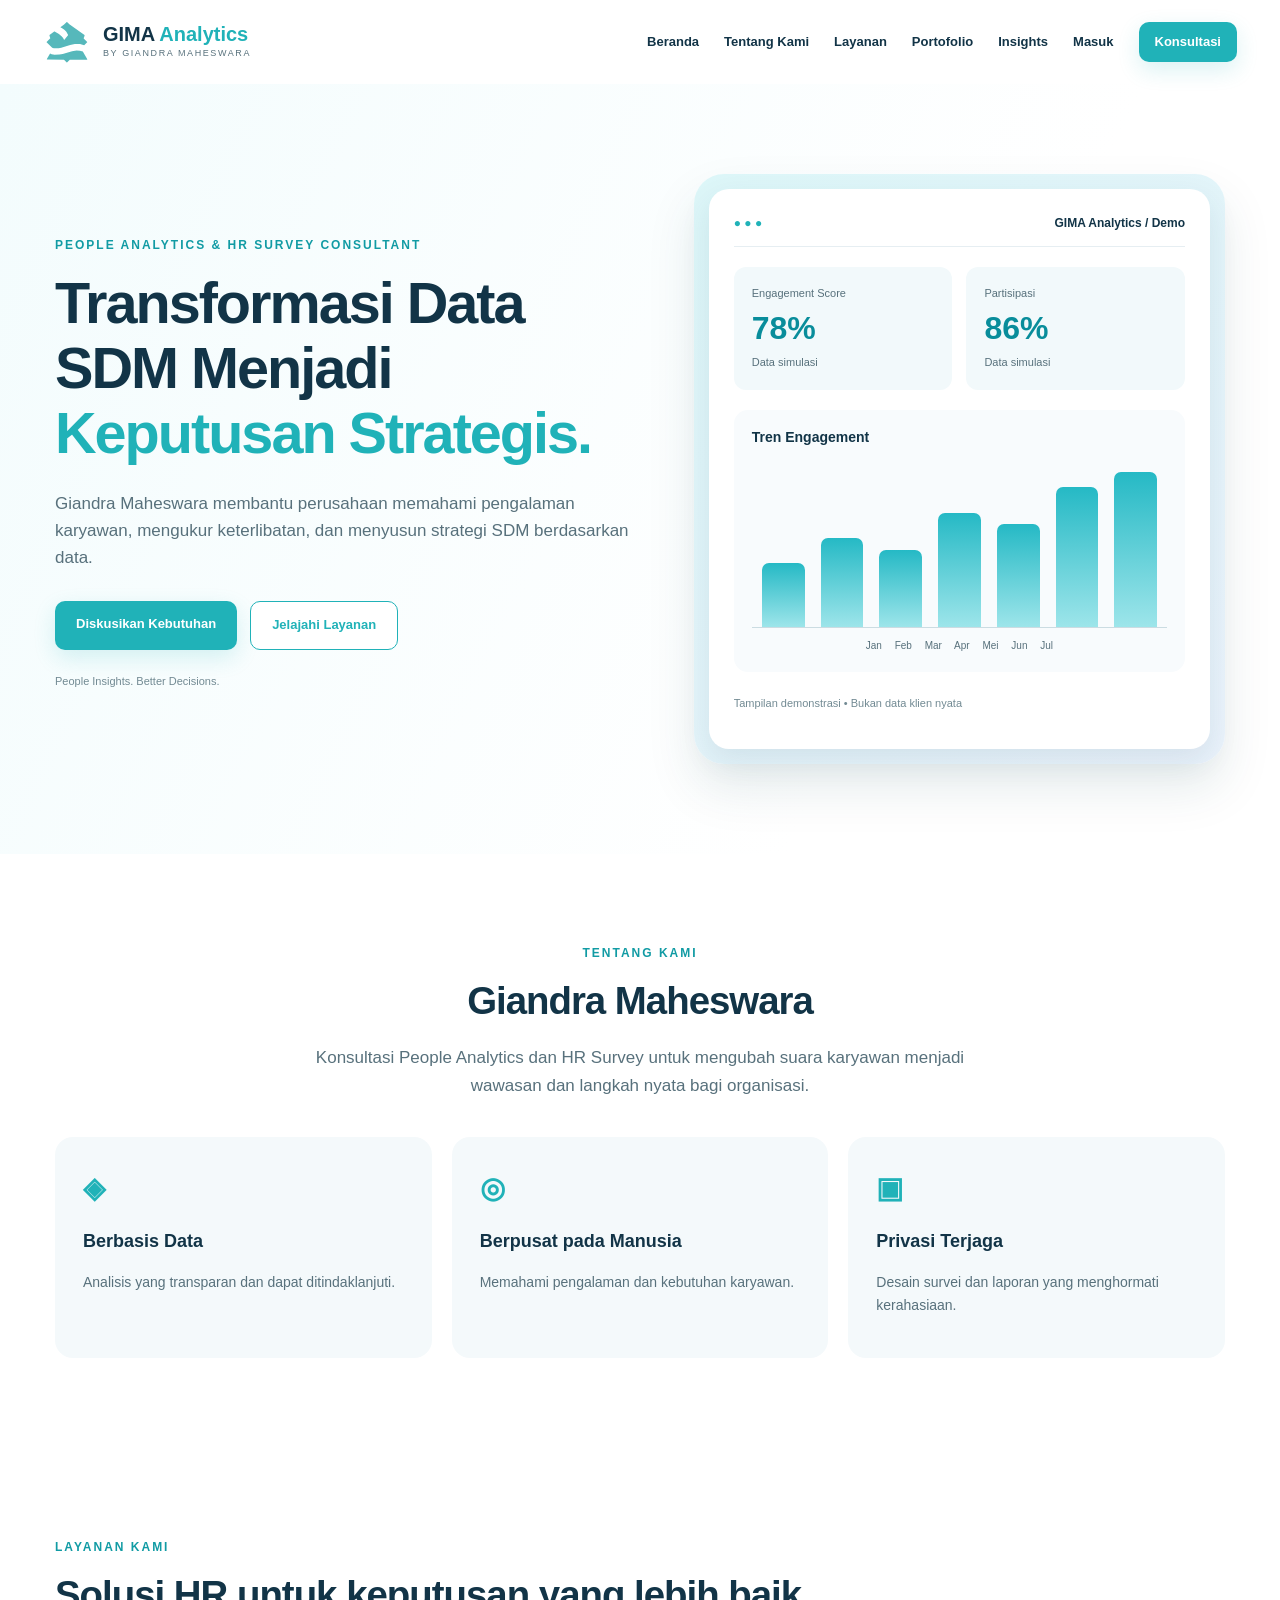
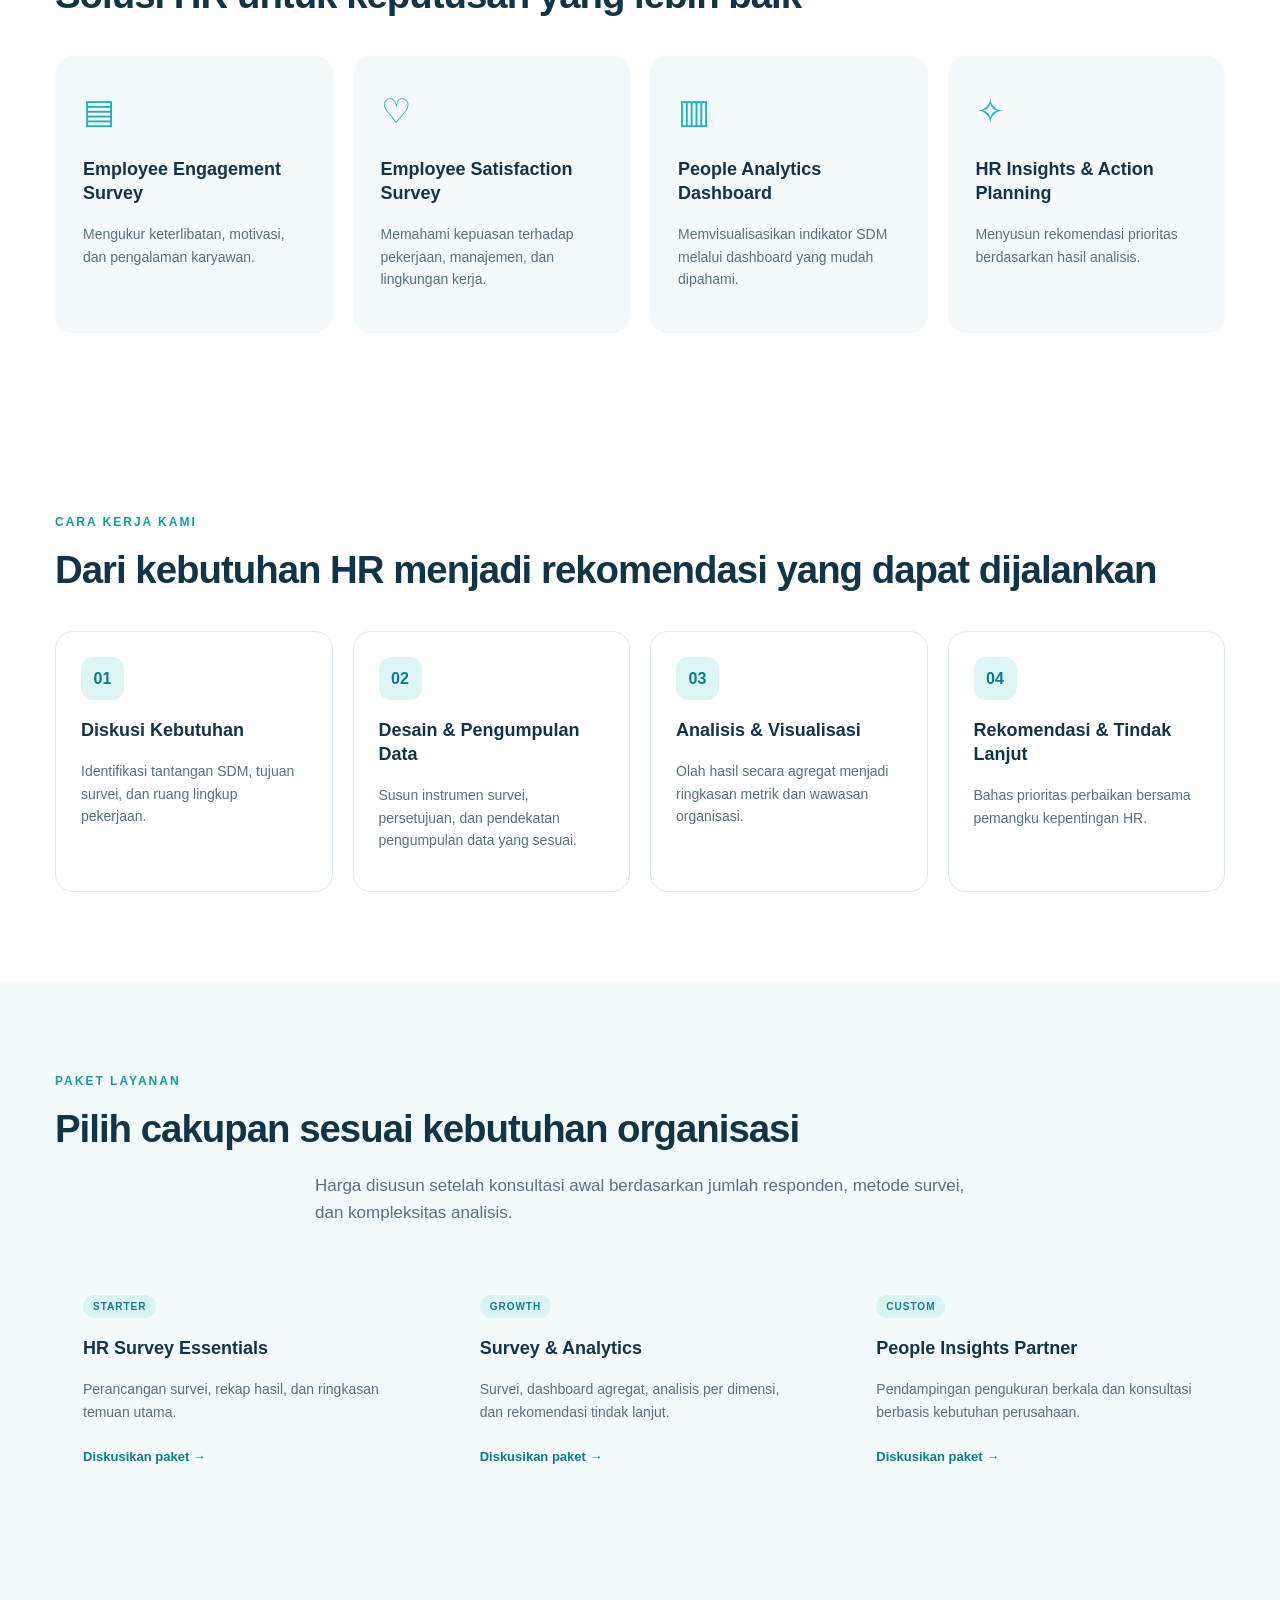
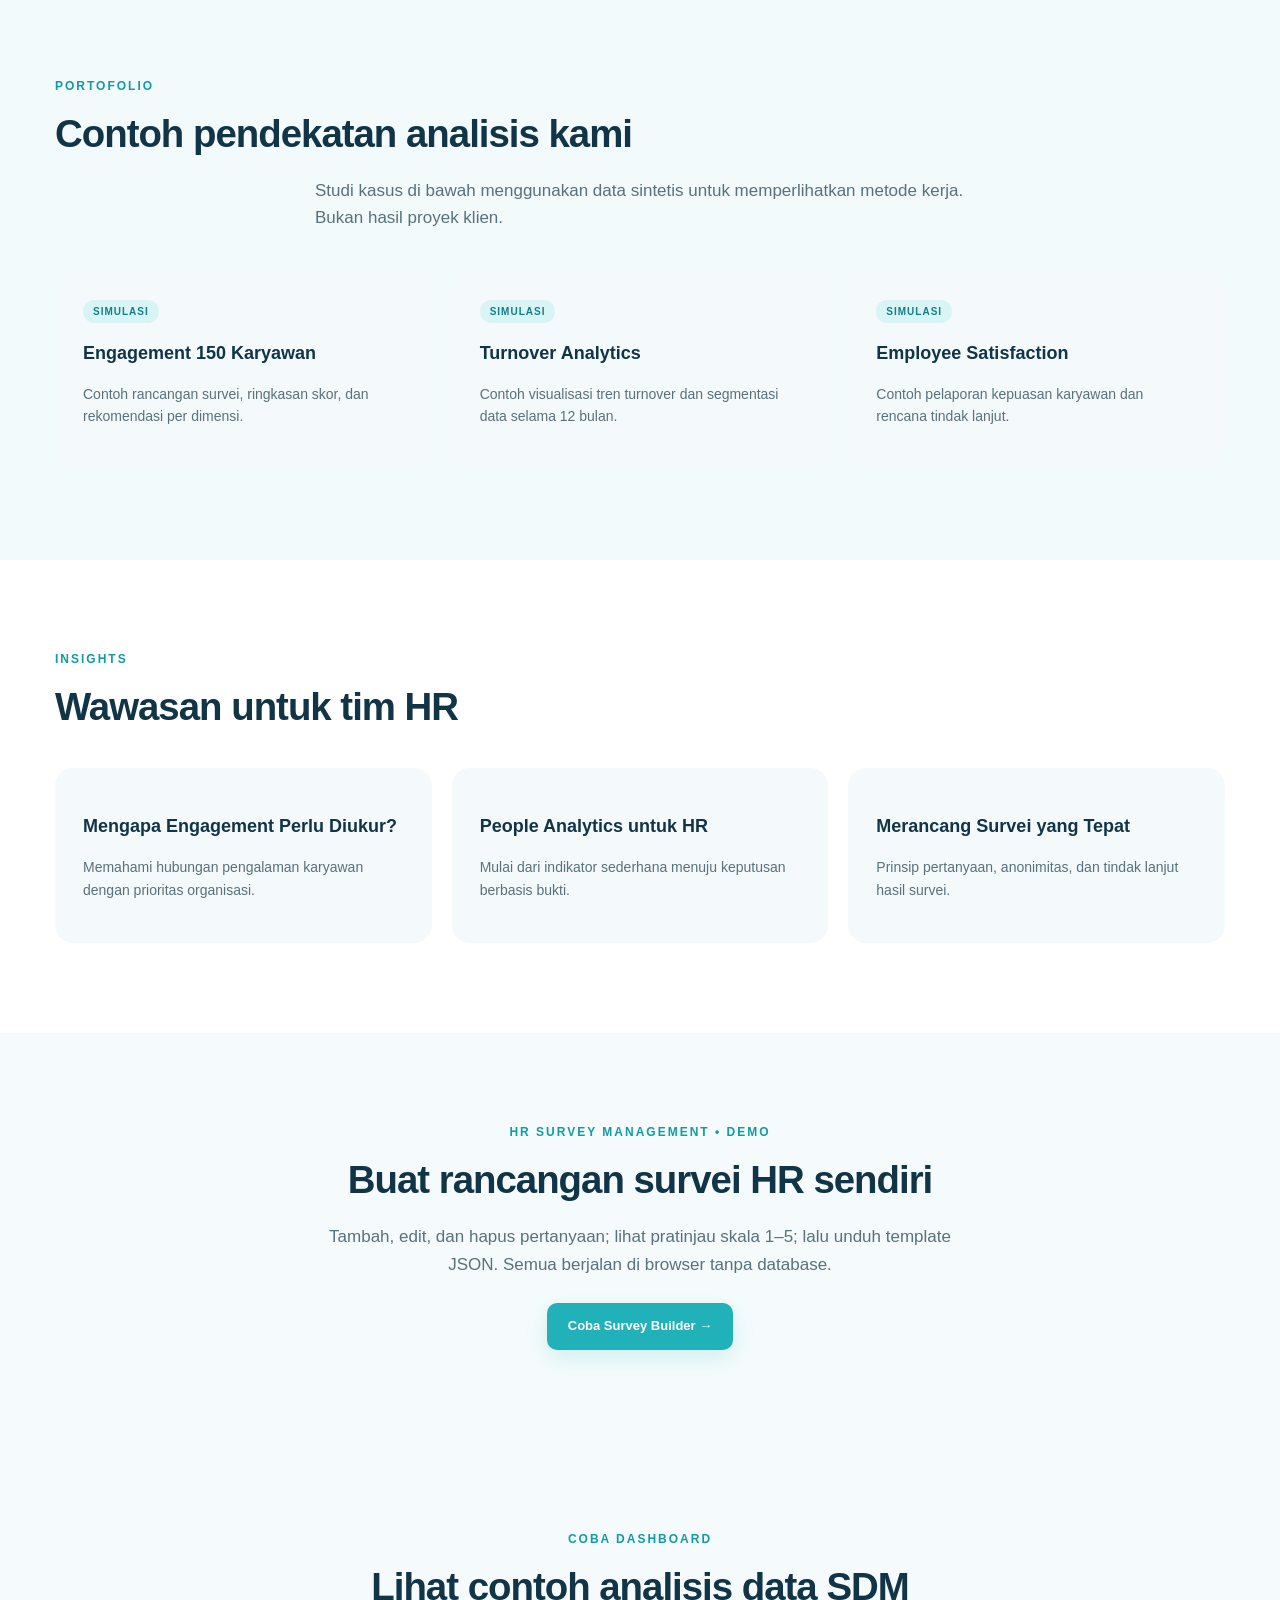
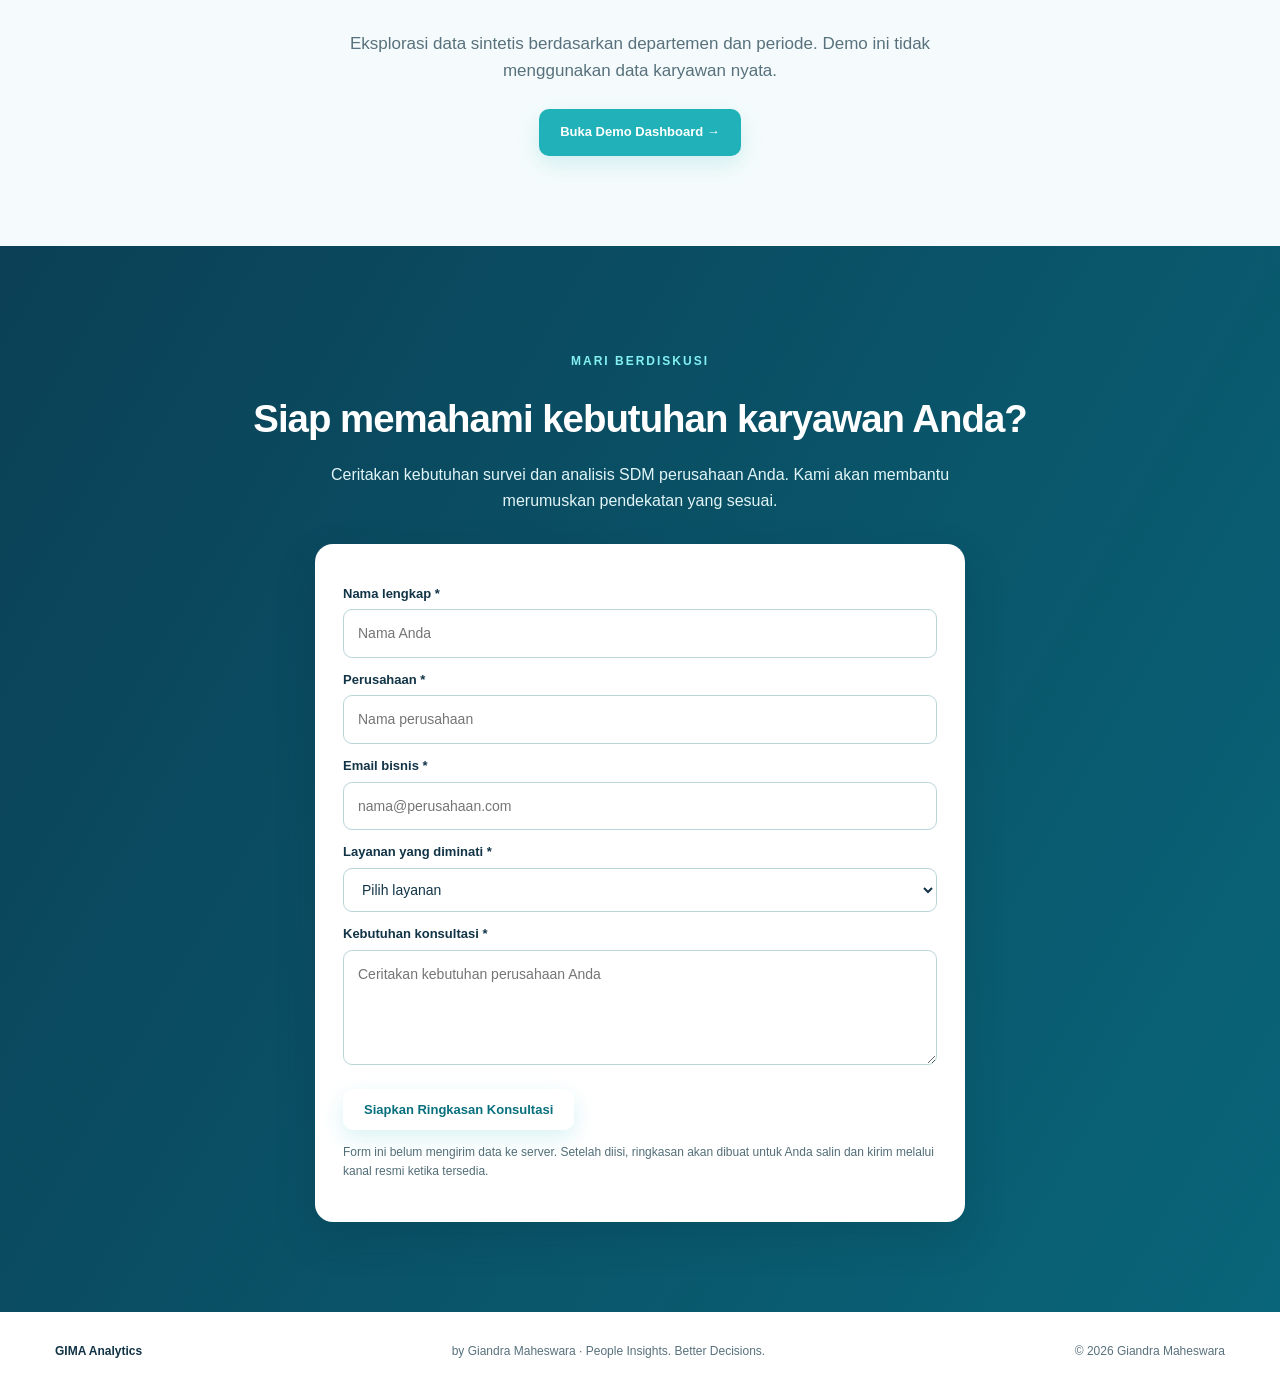
==== commit fd2fb1f1: "Polish shared GIMA login with teal branding and clear access guidance" ====
--- a/index.html
+++ b/index.html
@@ -1 +1 @@
-<!doctype html><html lang="id"><head><meta charset="utf-8"><meta name="viewport" content="width=device-width,initial-scale=1"><meta name="description" content="GIMA Analytics by Giandra Maheswara — People Analytics dan HR Survey Consulting untuk keputusan SDM berbasis data."><title>GIMA Analytics | Giandra Maheswara</title><link rel="stylesheet" href="/assets/css/base.css"><link rel="stylesheet" href="/assets/css/sections.css"><link rel="stylesheet" href="/assets/css/contact.css"></head><body><header class="top"><a class="brand" href="#home"><img class="brand-logo" src="/assets/giandra-maheswara-logo.svg" alt="Logo Giandra Maheswara" width="48" height="48"><span><strong>GIMA <em>Analytics</em></strong><small>BY GIANDRA MAHESWARA</small></span></a><button id="menu" aria-label="Buka menu" aria-expanded="false">☰</button><nav id="nav"><a href="#home">Beranda</a><a href="#about">Tentang Kami</a><a href="#services">Layanan</a><a href="#portfolio">Portofolio</a><a href="#insights">Insights</a><a href="/login" class="admin-login-link">Login Admin</a><a href="#contact" class="btn small">Konsultasi</a></nav></header><main><section class="hero section" id="home"><div><p class="eyebrow">PEOPLE ANALYTICS & HR SURVEY CONSULTANT</p><h1>Transformasi Data SDM Menjadi <span>Keputusan Strategis.</span></h1><p class="lead">Giandra Maheswara membantu perusahaan memahami pengalaman karyawan, mengukur keterlibatan, dan menyusun strategi SDM berdasarkan data.</p><div class="actions"><a class="btn" href="#contact">Diskusikan Kebutuhan</a><a class="btn outline" href="#services">Jelajahi Layanan</a></div><p class="micro">People Insights. Better Decisions.</p></div><div class="visual"><div class="window"><div class="windowtop">● ● ● <span>GIMA Analytics / Demo</span></div><div class="stats"><article><small>Engagement Score</small><strong>78%</strong><span>Data simulasi</span></article><article><small>Partisipasi</small><strong>86%</strong><span>Data simulasi</span></article></div><div class="chart"><h3>Tren Engagement</h3><div class="bars"><i style="height:38%"></i><i style="height:53%"></i><i style="height:46%"></i><i style="height:68%"></i><i style="height:61%"></i><i style="height:83%"></i><i style="height:92%"></i></div><div class="axis">Jan　 Feb　 Mar　 Apr　 Mei　 Jun　 Jul</div></div><p class="micro">Tampilan demonstrasi • Bukan data klien nyata</p></div></div></section><section class="section about" id="about"><p class="eyebrow">TENTANG KAMI</p><h2>Giandra Maheswara</h2><p class="intro">Konsultasi People Analytics dan HR Survey untuk mengubah suara karyawan menjadi wawasan dan langkah nyata bagi organisasi.</p><div class="features"><article><b>◈</b><h3>Berbasis Data</h3><p>Analisis yang transparan dan dapat ditindaklanjuti.</p></article><article><b>◎</b><h3>Berpusat pada Manusia</h3><p>Memahami pengalaman dan kebutuhan karyawan.</p></article><article><b>▣</b><h3>Privasi Terjaga</h3><p>Desain survei dan laporan yang menghormati kerahasiaan.</p></article></div></section><section class="section" id="services"><p class="eyebrow">LAYANAN KAMI</p><h2>Solusi HR untuk keputusan yang lebih baik</h2><div class="cards"><article><div class="glyph">▤</div><h3>Employee Engagement Survey</h3><p>Mengukur keterlibatan, motivasi, dan pengalaman karyawan.</p></article><article><div class="glyph">♡</div><h3>Employee Satisfaction Survey</h3><p>Memahami kepuasan terhadap pekerjaan, manajemen, dan lingkungan kerja.</p></article><article><div class="glyph">▥</div><h3>People Analytics Dashboard</h3><p>Memvisualisasikan indikator SDM melalui dashboard yang mudah dipahami.</p></article><article><div class="glyph">✧</div><h3>HR Insights & Action Planning</h3><p>Menyusun rekomendasi prioritas berdasarkan hasil analisis.</p></article></div></section><section class="section process" id="process"><p class="eyebrow">CARA KERJA KAMI</p><h2>Dari kebutuhan HR menjadi rekomendasi yang dapat dijalankan</h2><div class="process-grid"><article><span>01</span><h3>Diskusi Kebutuhan</h3><p>Identifikasi tantangan SDM, tujuan survei, dan ruang lingkup pekerjaan.</p></article><article><span>02</span><h3>Desain & Pengumpulan Data</h3><p>Susun instrumen survei, persetujuan, dan pendekatan pengumpulan data yang sesuai.</p></article><article><span>03</span><h3>Analisis & Visualisasi</h3><p>Olah hasil secara agregat menjadi ringkasan metrik dan wawasan organisasi.</p></article><article><span>04</span><h3>Rekomendasi & Tindak Lanjut</h3><p>Bahas prioritas perbaikan bersama pemangku kepentingan HR.</p></article></div></section><section class="section shaded" id="packages"><p class="eyebrow">PAKET LAYANAN</p><h2>Pilih cakupan sesuai kebutuhan organisasi</h2><p class="intro">Harga disusun setelah konsultasi awal berdasarkan jumlah responden, metode survei, dan kompleksitas analisis.</p><div class="cards three"><article><span class="pill">STARTER</span><h3>HR Survey Essentials</h3><p>Perancangan survei, rekap hasil, dan ringkasan temuan utama.</p><a class="text-link" href="#contact">Diskusikan paket →</a></article><article><span class="pill">GROWTH</span><h3>Survey & Analytics</h3><p>Survei, dashboard agregat, analisis per dimensi, dan rekomendasi tindak lanjut.</p><a class="text-link" href="#contact">Diskusikan paket →</a></article><article><span class="pill">CUSTOM</span><h3>People Insights Partner</h3><p>Pendampingan pengukuran berkala dan konsultasi berbasis kebutuhan perusahaan.</p><a class="text-link" href="#contact">Diskusikan paket →</a></article></div></section><section class="section shaded" id="portfolio"><p class="eyebrow">PORTOFOLIO</p><h2>Contoh pendekatan analisis kami</h2><p class="intro">Studi kasus di bawah menggunakan data sintetis untuk memperlihatkan metode kerja. Bukan hasil proyek klien.</p><div class="cards three"><article><span class="pill">SIMULASI</span><h3>Engagement 150 Karyawan</h3><p>Contoh rancangan survei, ringkasan skor, dan rekomendasi per dimensi.</p></article><article><span class="pill">SIMULASI</span><h3>Turnover Analytics</h3><p>Contoh visualisasi tren turnover dan segmentasi data selama 12 bulan.</p></article><article><span class="pill">SIMULASI</span><h3>Employee Satisfaction</h3><p>Contoh pelaporan kepuasan karyawan dan rencana tindak lanjut.</p></article></div></section><section class="section" id="insights"><p class="eyebrow">INSIGHTS</p><h2>Wawasan untuk tim HR</h2><div class="cards three"><article><h3>Mengapa Engagement Perlu Diukur?</h3><p>Memahami hubungan pengalaman karyawan dengan prioritas organisasi.</p></article><article><h3>People Analytics untuk HR</h3><p>Mulai dari indikator sederhana menuju keputusan berbasis bukti.</p></article><article><h3>Merancang Survei yang Tepat</h3><p>Prinsip pertanyaan, anonimitas, dan tindak lanjut hasil survei.</p></article></div></section><section class="section demo-teaser"><p class="eyebrow">HR SURVEY MANAGEMENT • DEMO</p><h2>Buat rancangan survei HR sendiri</h2><p class="intro">Tambah, edit, dan hapus pertanyaan; lihat pratinjau skala 1–5; lalu unduh template JSON. Semua berjalan di browser tanpa database.</p><a class="btn" href="/survey">Coba Survey Builder →</a></section><section class="section demo-teaser"><p class="eyebrow">COBA DASHBOARD</p><h2>Lihat contoh analisis data SDM</h2><p class="intro">Eksplorasi data sintetis berdasarkan departemen dan periode. Demo ini tidak menggunakan data karyawan nyata.</p><a class="btn" href="/dashboard">Buka Demo Dashboard →</a></section><section class="section cta" id="contact"><p class="eyebrow">MARI BERDISKUSI</p><h2>Siap memahami kebutuhan karyawan Anda?</h2><p>Ceritakan kebutuhan survei dan analisis SDM perusahaan Anda. Kami akan membantu merumuskan pendekatan yang sesuai.</p><form id="consultation-form" class="consultation-form"><label for="contact-name">Nama lengkap *</label><input id="contact-name" name="name" autocomplete="name" required maxlength="100" placeholder="Nama Anda"><label for="contact-company">Perusahaan *</label><input id="contact-company" name="company" required maxlength="120" placeholder="Nama perusahaan"><label for="contact-email">Email bisnis *</label><input id="contact-email" name="email" type="email" autocomplete="email" required maxlength="180" placeholder="nama@perusahaan.com"><label for="contact-service">Layanan yang diminati *</label><select id="contact-service" name="service" required><option value="">Pilih layanan</option><option>Employee Engagement Survey</option><option>Employee Satisfaction Survey</option><option>People Analytics Dashboard</option><option>HR Insights & Action Planning</option></select><label for="contact-message">Kebutuhan konsultasi *</label><textarea id="contact-message" name="message" required maxlength="2000" rows="4" placeholder="Ceritakan kebutuhan perusahaan Anda"></textarea><button class="btn light" type="submit">Siapkan Ringkasan Konsultasi</button><p class="form-note" id="form-status" role="status" aria-live="polite">Form ini belum mengirim data ke server. Setelah diisi, ringkasan akan dibuat untuk Anda salin dan kirim melalui kanal resmi ketika tersedia.</p><div id="form-result" hidden><label for="consultation-summary">Ringkasan siap disalin</label><textarea id="consultation-summary" rows="8" readonly></textarea><button class="btn outline" id="copy-summary" type="button">Salin Ringkasan</button></div></form></section></main><footer><strong>GIMA Analytics</strong><span>by Giandra Maheswara · People Insights. Better Decisions.</span><span>© <span id="year"></span> Giandra Maheswara</span></footer><script src="/assets/js/navigation.js" defer></script><script src="/assets/js/consultation.js" defer></script></body></html>+<!doctype html><html lang="id"><head><meta charset="utf-8"><meta name="viewport" content="width=device-width,initial-scale=1"><meta name="description" content="GIMA Analytics by Giandra Maheswara — People Analytics dan HR Survey Consulting untuk keputusan SDM berbasis data."><title>GIMA Analytics | Giandra Maheswara</title><link rel="stylesheet" href="/assets/css/base.css"><link rel="stylesheet" href="/assets/css/sections.css"><link rel="stylesheet" href="/assets/css/contact.css"><link rel="manifest" href="/manifest.webmanifest"><meta name="theme-color" content="#123c70"></head><body><header class="top"><a class="brand" href="#home"><img class="brand-logo" src="/assets/giandra-maheswara-logo.svg" alt="Logo Giandra Maheswara" width="48" height="48"><span><strong>GIMA <em>Analytics</em></strong><small>BY GIANDRA MAHESWARA</small></span></a><button id="menu" aria-label="Buka menu" aria-expanded="false">☰</button><nav id="nav"><a href="#home">Beranda</a><a href="#about">Tentang Kami</a><a href="#services">Layanan</a><a href="#portfolio">Portofolio</a><a href="#insights">Insights</a><a href="/login" class="admin-login-link">Masuk</a><a href="#contact" class="btn small">Konsultasi</a></nav></header><main><section class="hero section" id="home"><div><p class="eyebrow">PEOPLE ANALYTICS & HR SURVEY CONSULTANT</p><h1>Transformasi Data SDM Menjadi <span>Keputusan Strategis.</span></h1><p class="lead">Giandra Maheswara membantu perusahaan memahami pengalaman karyawan, mengukur keterlibatan, dan menyusun strategi SDM berdasarkan data.</p><div class="actions"><a class="btn" href="#contact">Diskusikan Kebutuhan</a><a class="btn outline" href="#services">Jelajahi Layanan</a></div><p class="micro">People Insights. Better Decisions.</p></div><div class="visual"><div class="window"><div class="windowtop">● ● ● <span>GIMA Analytics / Demo</span></div><div class="stats"><article><small>Engagement Score</small><strong>78%</strong><span>Data simulasi</span></article><article><small>Partisipasi</small><strong>86%</strong><span>Data simulasi</span></article></div><div class="chart"><h3>Tren Engagement</h3><div class="bars"><i style="height:38%"></i><i style="height:53%"></i><i style="height:46%"></i><i style="height:68%"></i><i style="height:61%"></i><i style="height:83%"></i><i style="height:92%"></i></div><div class="axis">Jan　 Feb　 Mar　 Apr　 Mei　 Jun　 Jul</div></div><p class="micro">Tampilan demonstrasi • Bukan data klien nyata</p></div></div></section><section class="section about" id="about"><p class="eyebrow">TENTANG KAMI</p><h2>Giandra Maheswara</h2><p class="intro">Konsultasi People Analytics dan HR Survey untuk mengubah suara karyawan menjadi wawasan dan langkah nyata bagi organisasi.</p><div class="features"><article><b>◈</b><h3>Berbasis Data</h3><p>Analisis yang transparan dan dapat ditindaklanjuti.</p></article><article><b>◎</b><h3>Berpusat pada Manusia</h3><p>Memahami pengalaman dan kebutuhan karyawan.</p></article><article><b>▣</b><h3>Privasi Terjaga</h3><p>Desain survei dan laporan yang menghormati kerahasiaan.</p></article></div></section><section class="section" id="services"><p class="eyebrow">LAYANAN KAMI</p><h2>Solusi HR untuk keputusan yang lebih baik</h2><div class="cards"><article><div class="glyph">▤</div><h3>Employee Engagement Survey</h3><p>Mengukur keterlibatan, motivasi, dan pengalaman karyawan.</p></article><article><div class="glyph">♡</div><h3>Employee Satisfaction Survey</h3><p>Memahami kepuasan terhadap pekerjaan, manajemen, dan lingkungan kerja.</p></article><article><div class="glyph">▥</div><h3>People Analytics Dashboard</h3><p>Memvisualisasikan indikator SDM melalui dashboard yang mudah dipahami.</p></article><article><div class="glyph">✧</div><h3>HR Insights & Action Planning</h3><p>Menyusun rekomendasi prioritas berdasarkan hasil analisis.</p></article></div></section><section class="section process" id="process"><p class="eyebrow">CARA KERJA KAMI</p><h2>Dari kebutuhan HR menjadi rekomendasi yang dapat dijalankan</h2><div class="process-grid"><article><span>01</span><h3>Diskusi Kebutuhan</h3><p>Identifikasi tantangan SDM, tujuan survei, dan ruang lingkup pekerjaan.</p></article><article><span>02</span><h3>Desain & Pengumpulan Data</h3><p>Susun instrumen survei, persetujuan, dan pendekatan pengumpulan data yang sesuai.</p></article><article><span>03</span><h3>Analisis & Visualisasi</h3><p>Olah hasil secara agregat menjadi ringkasan metrik dan wawasan organisasi.</p></article><article><span>04</span><h3>Rekomendasi & Tindak Lanjut</h3><p>Bahas prioritas perbaikan bersama pemangku kepentingan HR.</p></article></div></section><section class="section shaded" id="packages"><p class="eyebrow">PAKET LAYANAN</p><h2>Pilih cakupan sesuai kebutuhan organisasi</h2><p class="intro">Harga disusun setelah konsultasi awal berdasarkan jumlah responden, metode survei, dan kompleksitas analisis.</p><div class="cards three"><article><span class="pill">STARTER</span><h3>HR Survey Essentials</h3><p>Perancangan survei, rekap hasil, dan ringkasan temuan utama.</p><a class="text-link" href="#contact">Diskusikan paket →</a></article><article><span class="pill">GROWTH</span><h3>Survey & Analytics</h3><p>Survei, dashboard agregat, analisis per dimensi, dan rekomendasi tindak lanjut.</p><a class="text-link" href="#contact">Diskusikan paket →</a></article><article><span class="pill">CUSTOM</span><h3>People Insights Partner</h3><p>Pendampingan pengukuran berkala dan konsultasi berbasis kebutuhan perusahaan.</p><a class="text-link" href="#contact">Diskusikan paket →</a></article></div></section><section class="section shaded" id="portfolio"><p class="eyebrow">PORTOFOLIO</p><h2>Contoh pendekatan analisis kami</h2><p class="intro">Studi kasus di bawah menggunakan data sintetis untuk memperlihatkan metode kerja. Bukan hasil proyek klien.</p><div class="cards three"><article><span class="pill">SIMULASI</span><h3>Engagement 150 Karyawan</h3><p>Contoh rancangan survei, ringkasan skor, dan rekomendasi per dimensi.</p></article><article><span class="pill">SIMULASI</span><h3>Turnover Analytics</h3><p>Contoh visualisasi tren turnover dan segmentasi data selama 12 bulan.</p></article><article><span class="pill">SIMULASI</span><h3>Employee Satisfaction</h3><p>Contoh pelaporan kepuasan karyawan dan rencana tindak lanjut.</p></article></div></section><section class="section" id="insights"><p class="eyebrow">INSIGHTS</p><h2>Wawasan untuk tim HR</h2><div class="cards three"><article><h3>Mengapa Engagement Perlu Diukur?</h3><p>Memahami hubungan pengalaman karyawan dengan prioritas organisasi.</p></article><article><h3>People Analytics untuk HR</h3><p>Mulai dari indikator sederhana menuju keputusan berbasis bukti.</p></article><article><h3>Merancang Survei yang Tepat</h3><p>Prinsip pertanyaan, anonimitas, dan tindak lanjut hasil survei.</p></article></div></section><section class="section demo-teaser"><p class="eyebrow">HR SURVEY MANAGEMENT • DEMO</p><h2>Buat rancangan survei HR sendiri</h2><p class="intro">Tambah, edit, dan hapus pertanyaan; lihat pratinjau skala 1–5; lalu unduh template JSON. Semua berjalan di browser tanpa database.</p><a class="btn" href="/survey">Coba Survey Builder →</a></section><section class="section demo-teaser"><p class="eyebrow">COBA DASHBOARD</p><h2>Lihat contoh analisis data SDM</h2><p class="intro">Eksplorasi data sintetis berdasarkan departemen dan periode. Demo ini tidak menggunakan data karyawan nyata.</p><a class="btn" href="/dashboard">Buka Demo Dashboard →</a></section><section class="section cta" id="contact"><p class="eyebrow">MARI BERDISKUSI</p><h2>Siap memahami kebutuhan karyawan Anda?</h2><p>Ceritakan kebutuhan survei dan analisis SDM perusahaan Anda. Kami akan membantu merumuskan pendekatan yang sesuai.</p><form id="consultation-form" class="consultation-form"><label for="contact-name">Nama lengkap *</label><input id="contact-name" name="name" autocomplete="name" required maxlength="100" placeholder="Nama Anda"><label for="contact-company">Perusahaan *</label><input id="contact-company" name="company" required maxlength="120" placeholder="Nama perusahaan"><label for="contact-email">Email bisnis *</label><input id="contact-email" name="email" type="email" autocomplete="email" required maxlength="180" placeholder="nama@perusahaan.com"><label for="contact-service">Layanan yang diminati *</label><select id="contact-service" name="service" required><option value="">Pilih layanan</option><option>Employee Engagement Survey</option><option>Employee Satisfaction Survey</option><option>People Analytics Dashboard</option><option>HR Insights & Action Planning</option></select><label for="contact-message">Kebutuhan konsultasi *</label><textarea id="contact-message" name="message" required maxlength="2000" rows="4" placeholder="Ceritakan kebutuhan perusahaan Anda"></textarea><button class="btn light" type="submit">Siapkan Ringkasan Konsultasi</button><p class="form-note" id="form-status" role="status" aria-live="polite">Form ini belum mengirim data ke server. Setelah diisi, ringkasan akan dibuat untuk Anda salin dan kirim melalui kanal resmi ketika tersedia.</p><div id="form-result" hidden><label for="consultation-summary">Ringkasan siap disalin</label><textarea id="consultation-summary" rows="8" readonly></textarea><button class="btn outline" id="copy-summary" type="button">Salin Ringkasan</button></div></form></section></main><footer><strong>GIMA Analytics</strong><span>by Giandra Maheswara · People Insights. Better Decisions.</span><span>© <span id="year"></span> Giandra Maheswara</span></footer><script src="/assets/js/navigation.js" defer></script><script src="/assets/js/consultation.js" defer></script><script src="/assets/js/install-app.js" defer></script></body></html>
